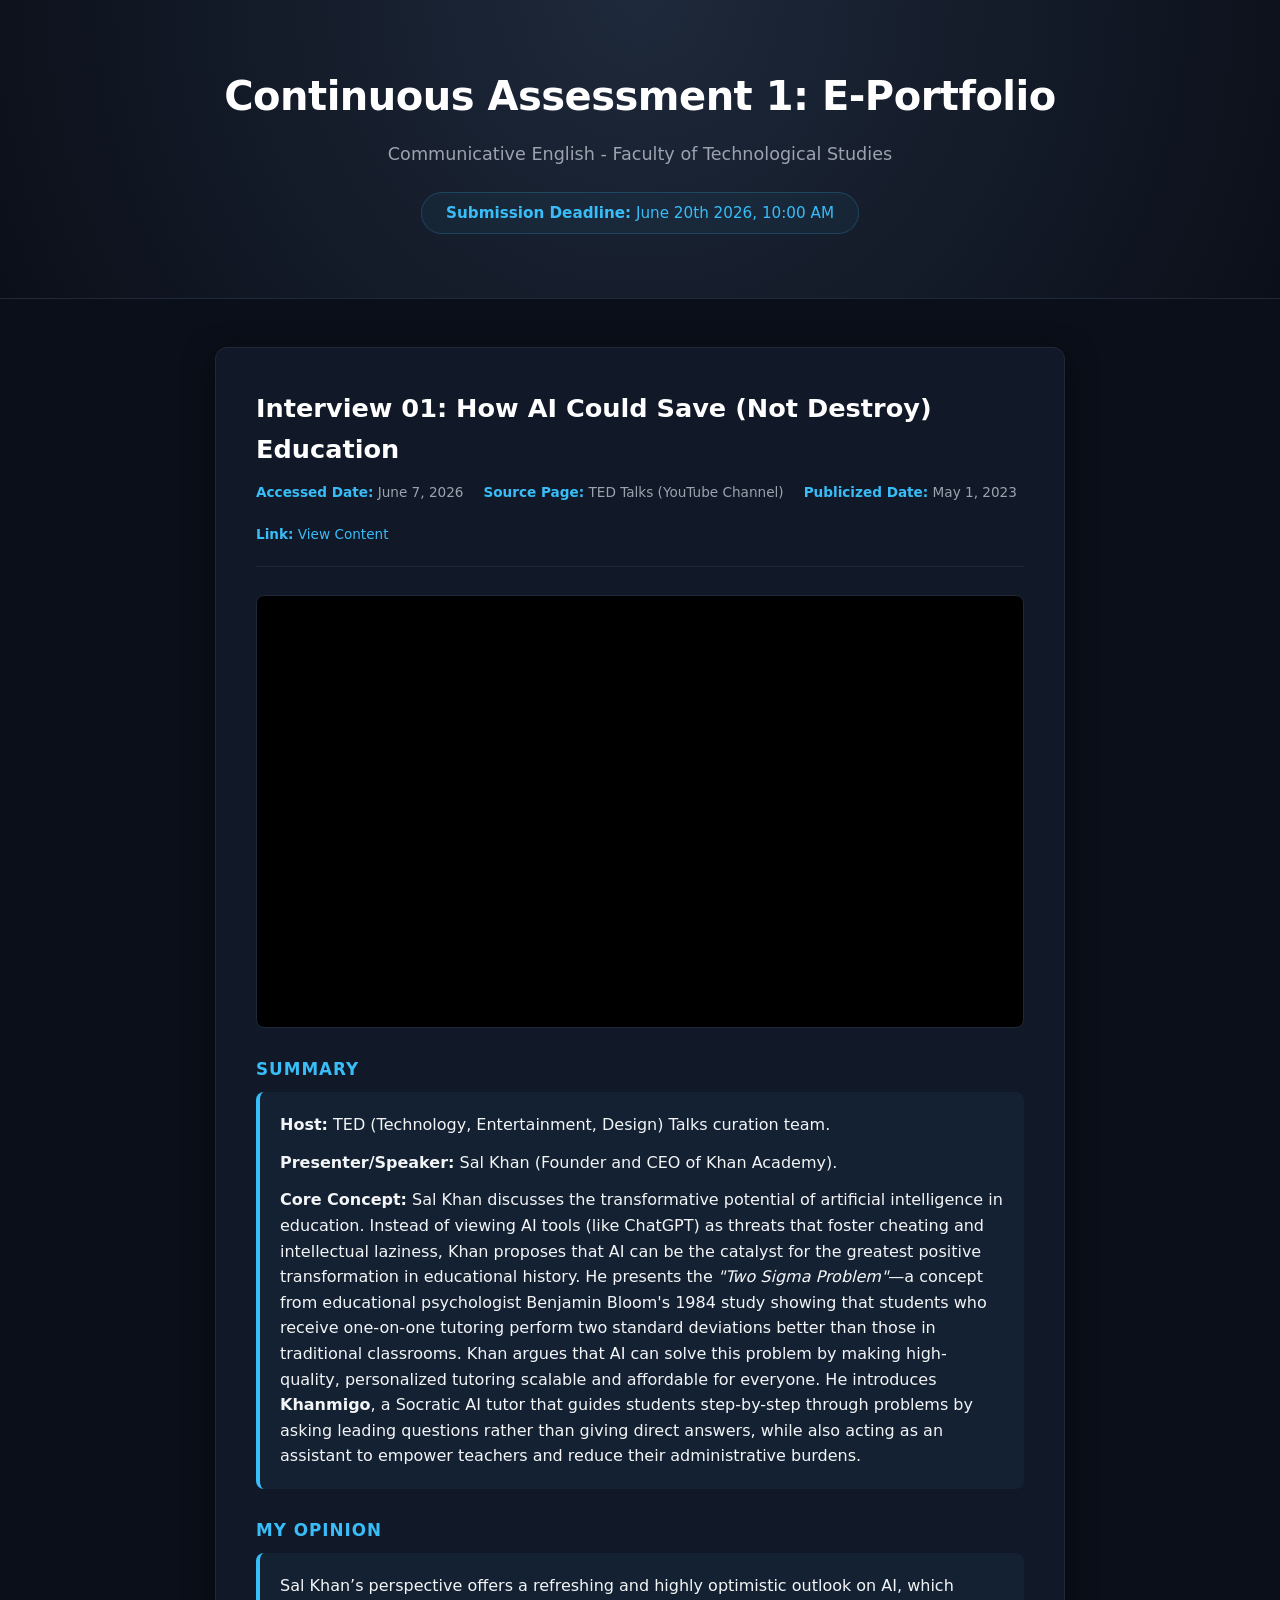
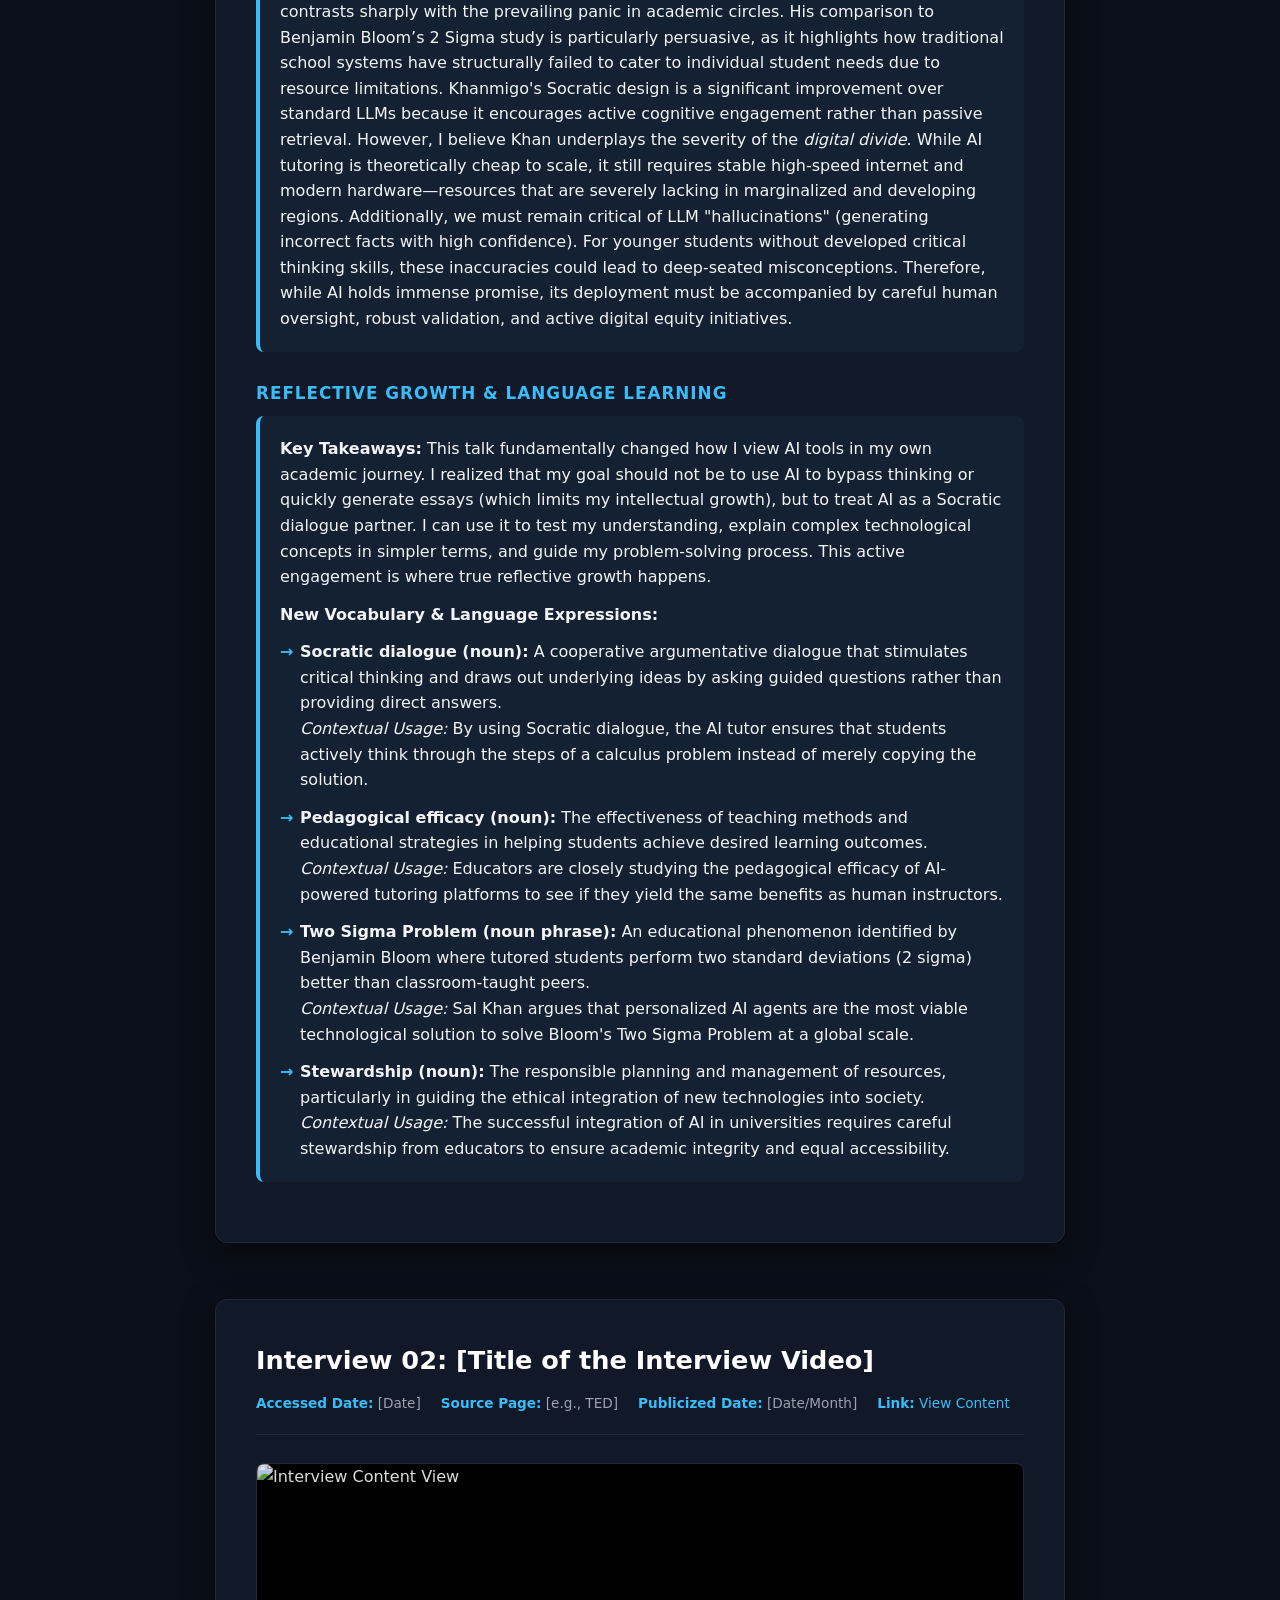
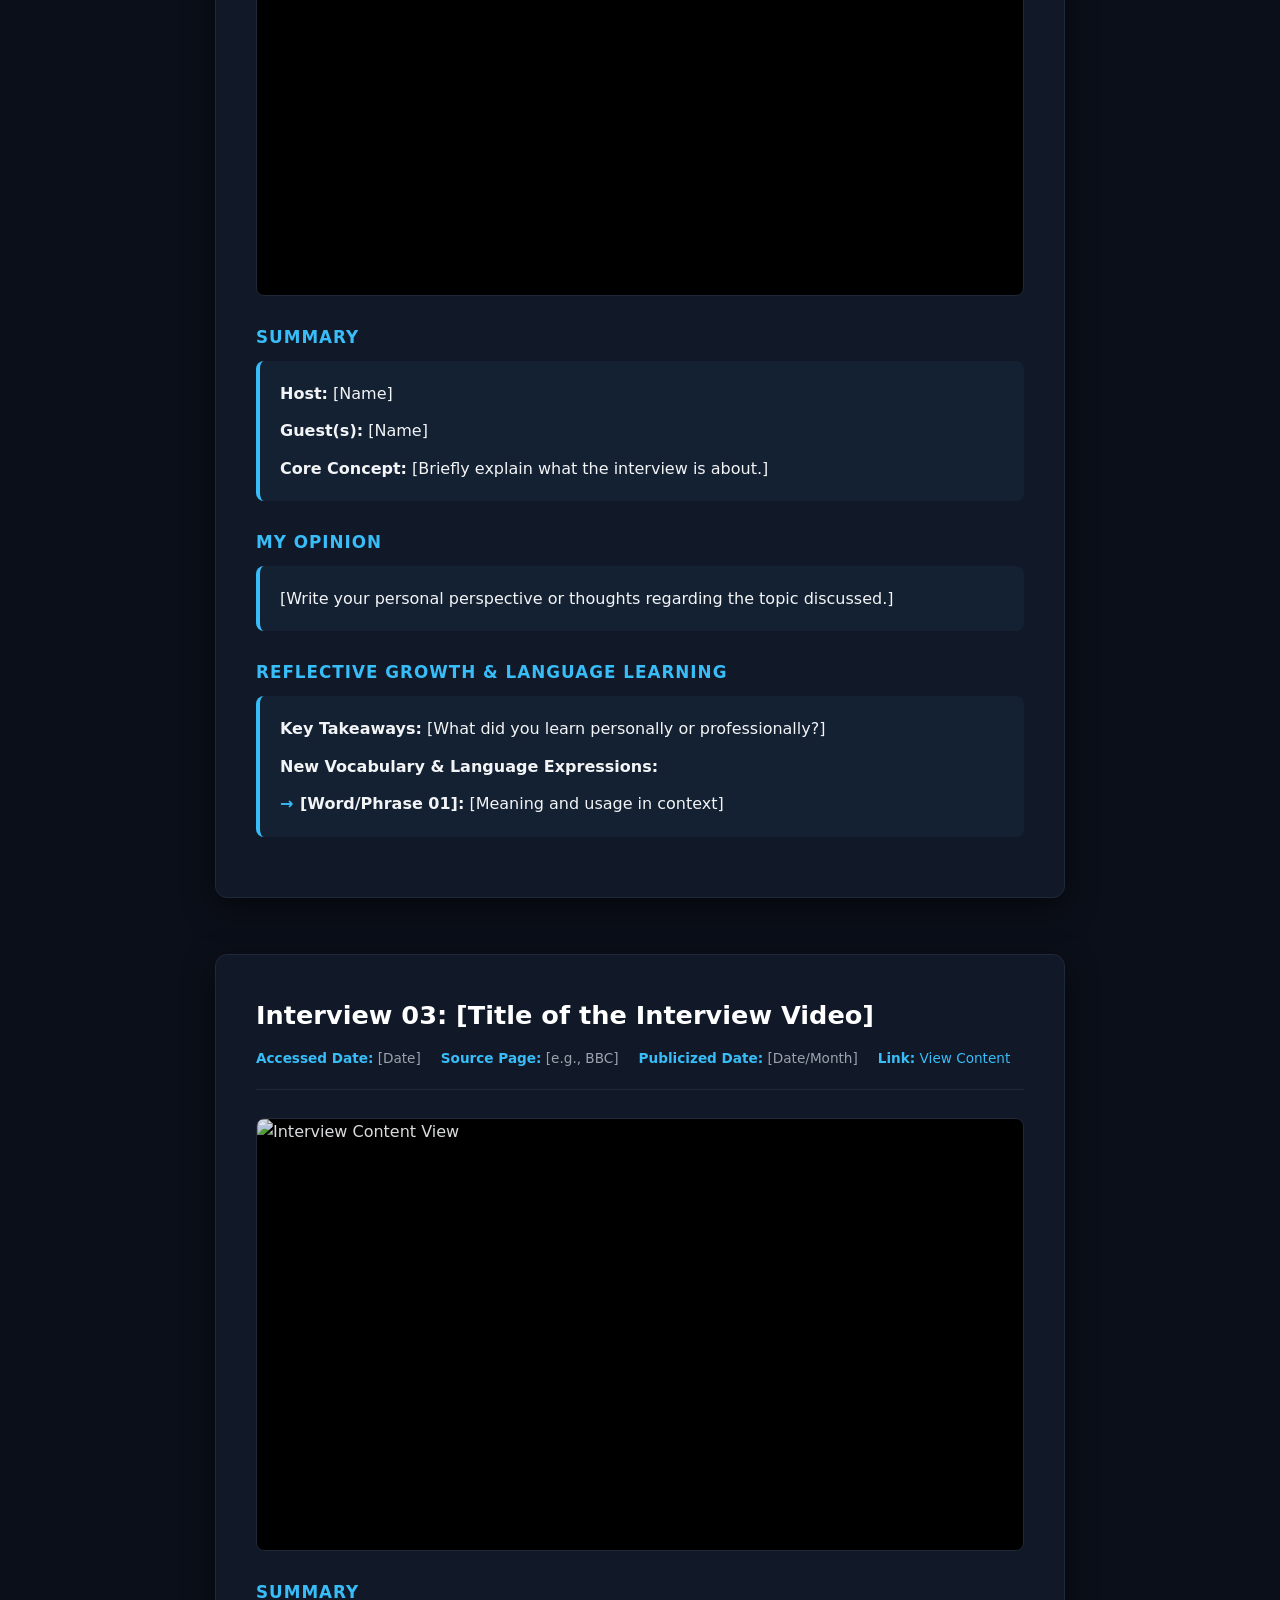
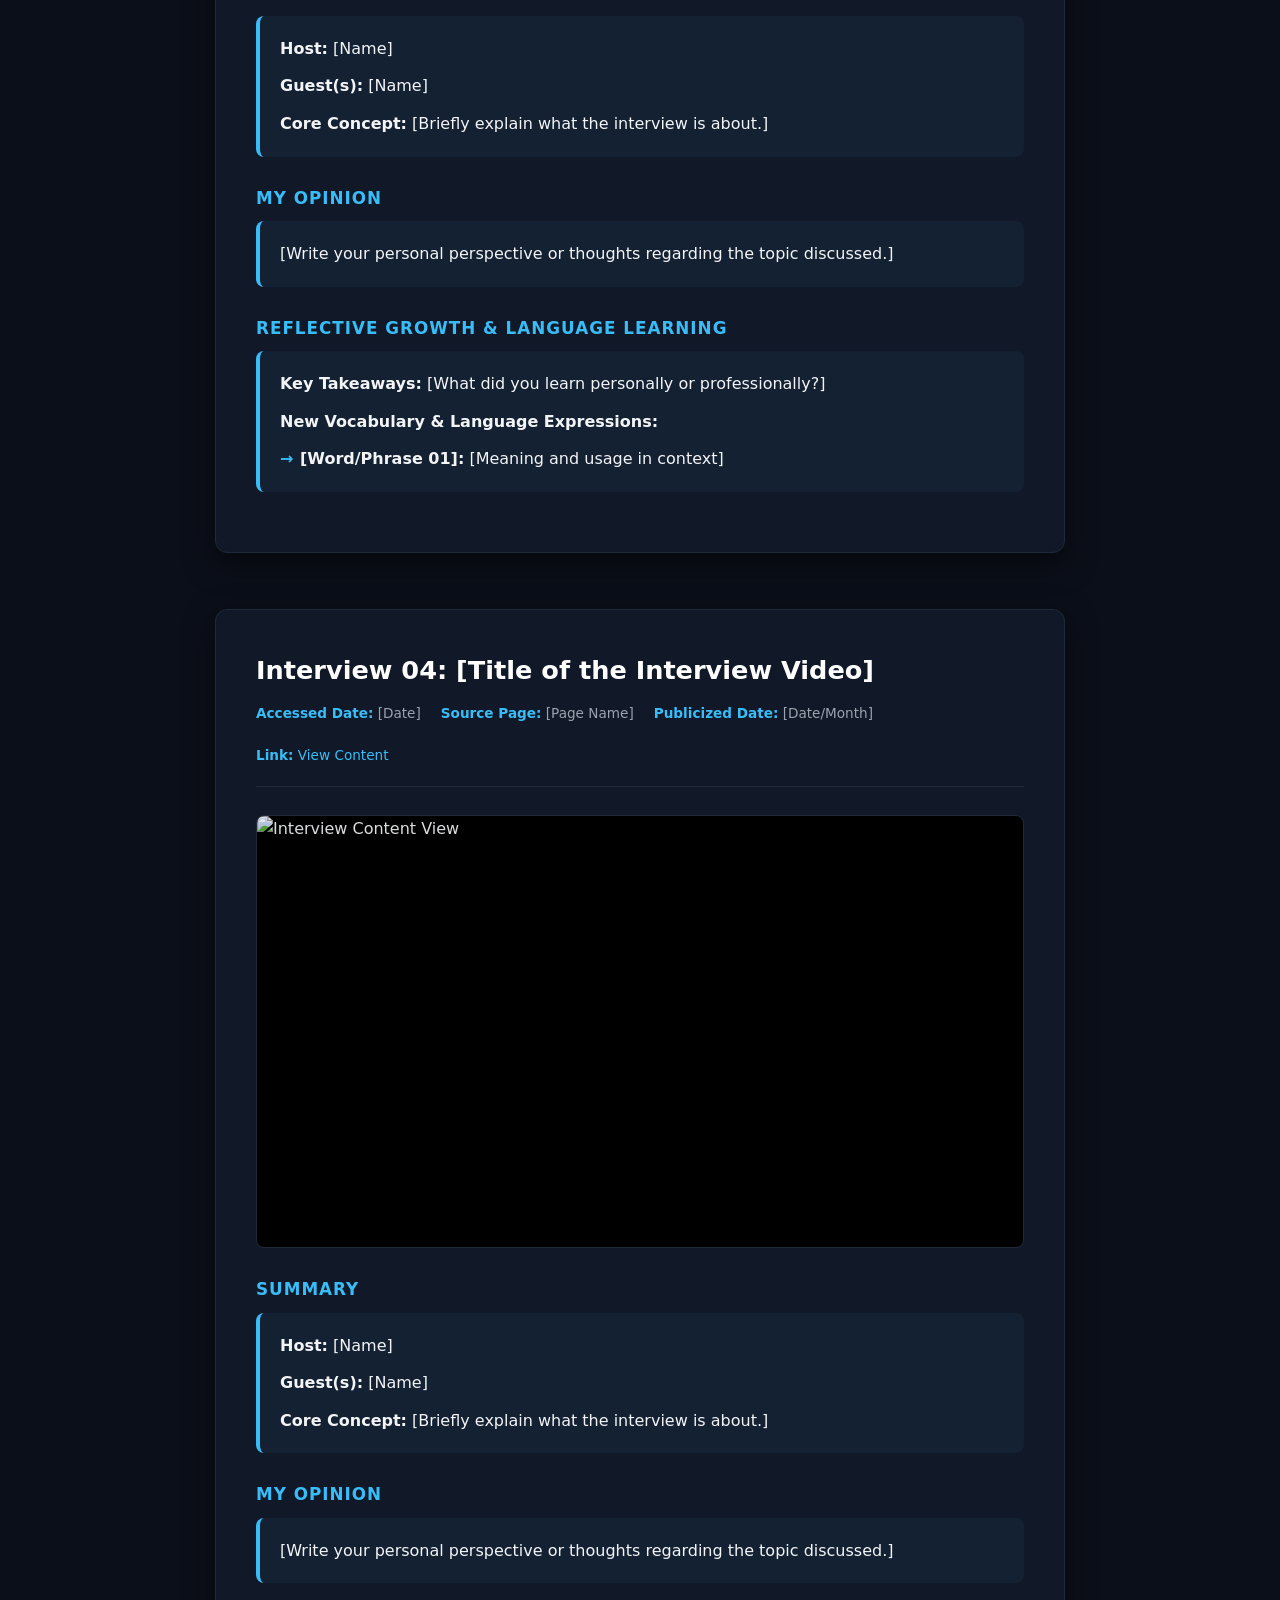
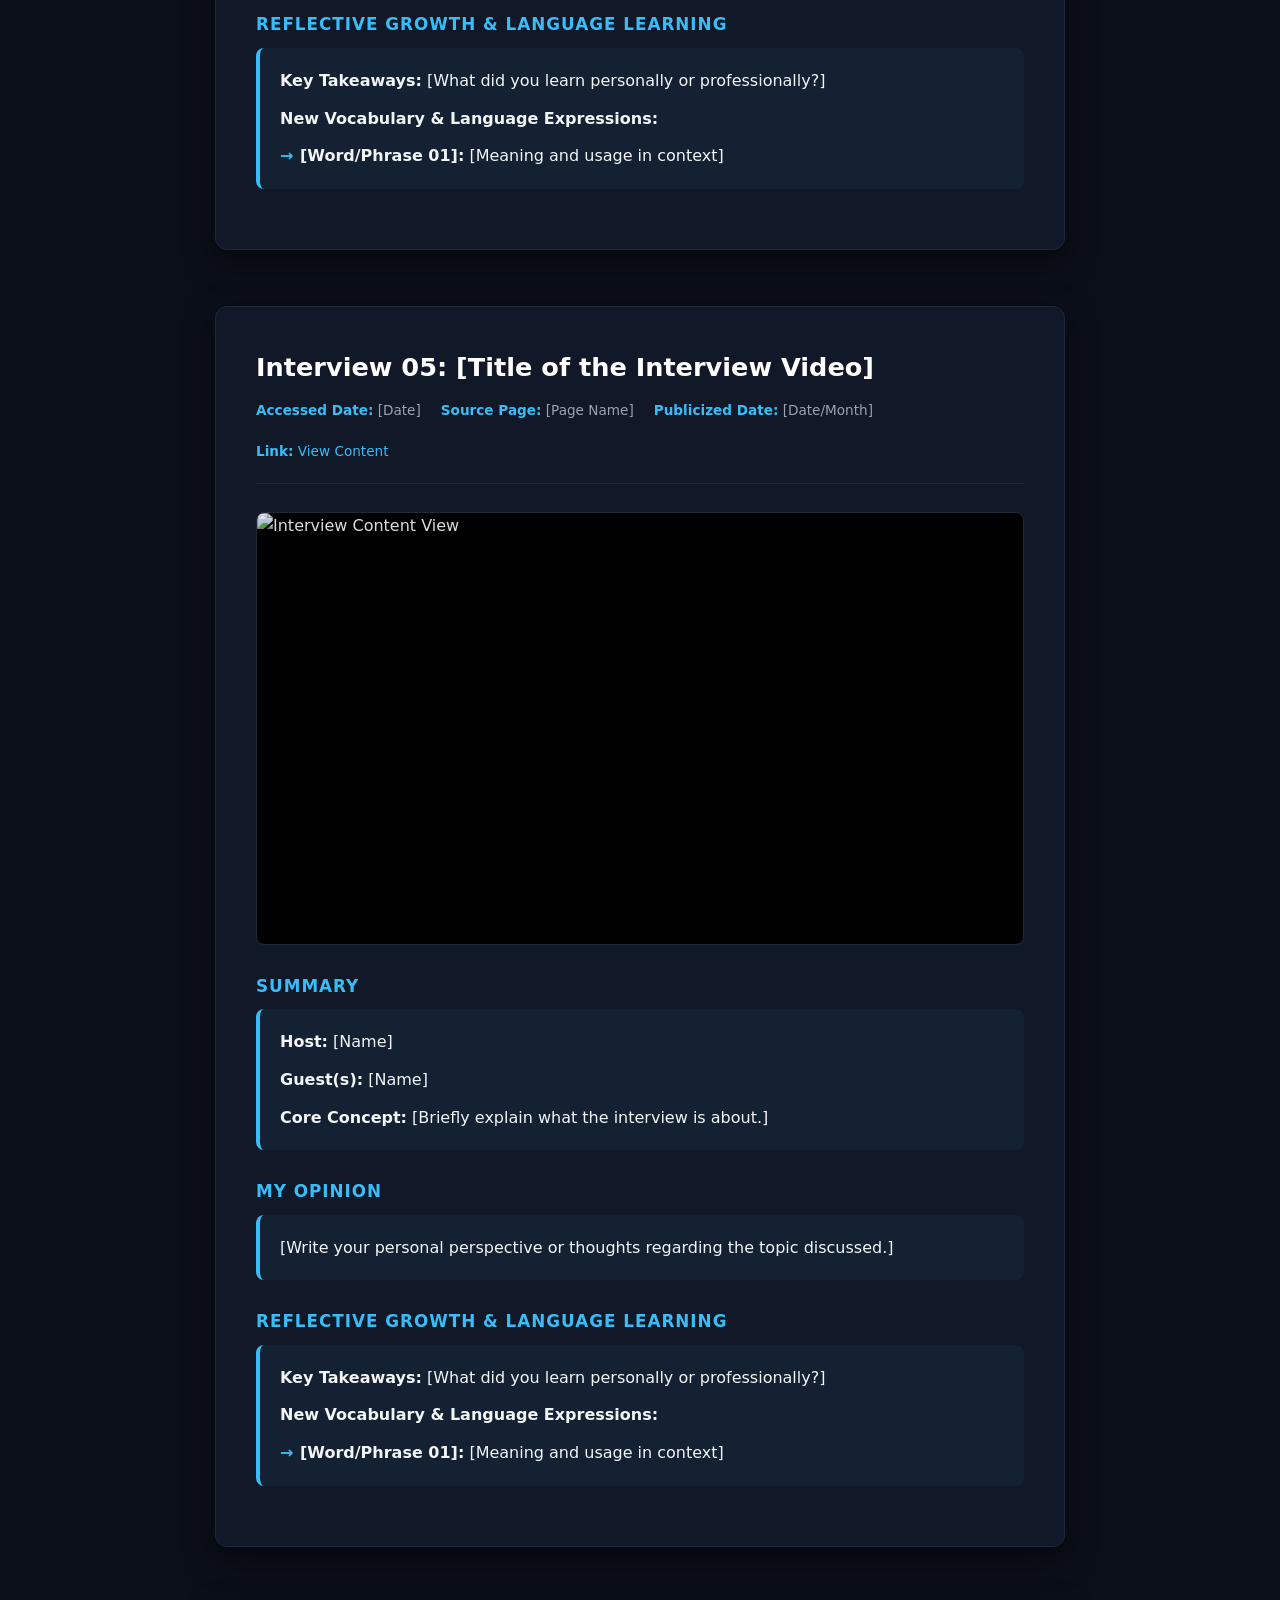
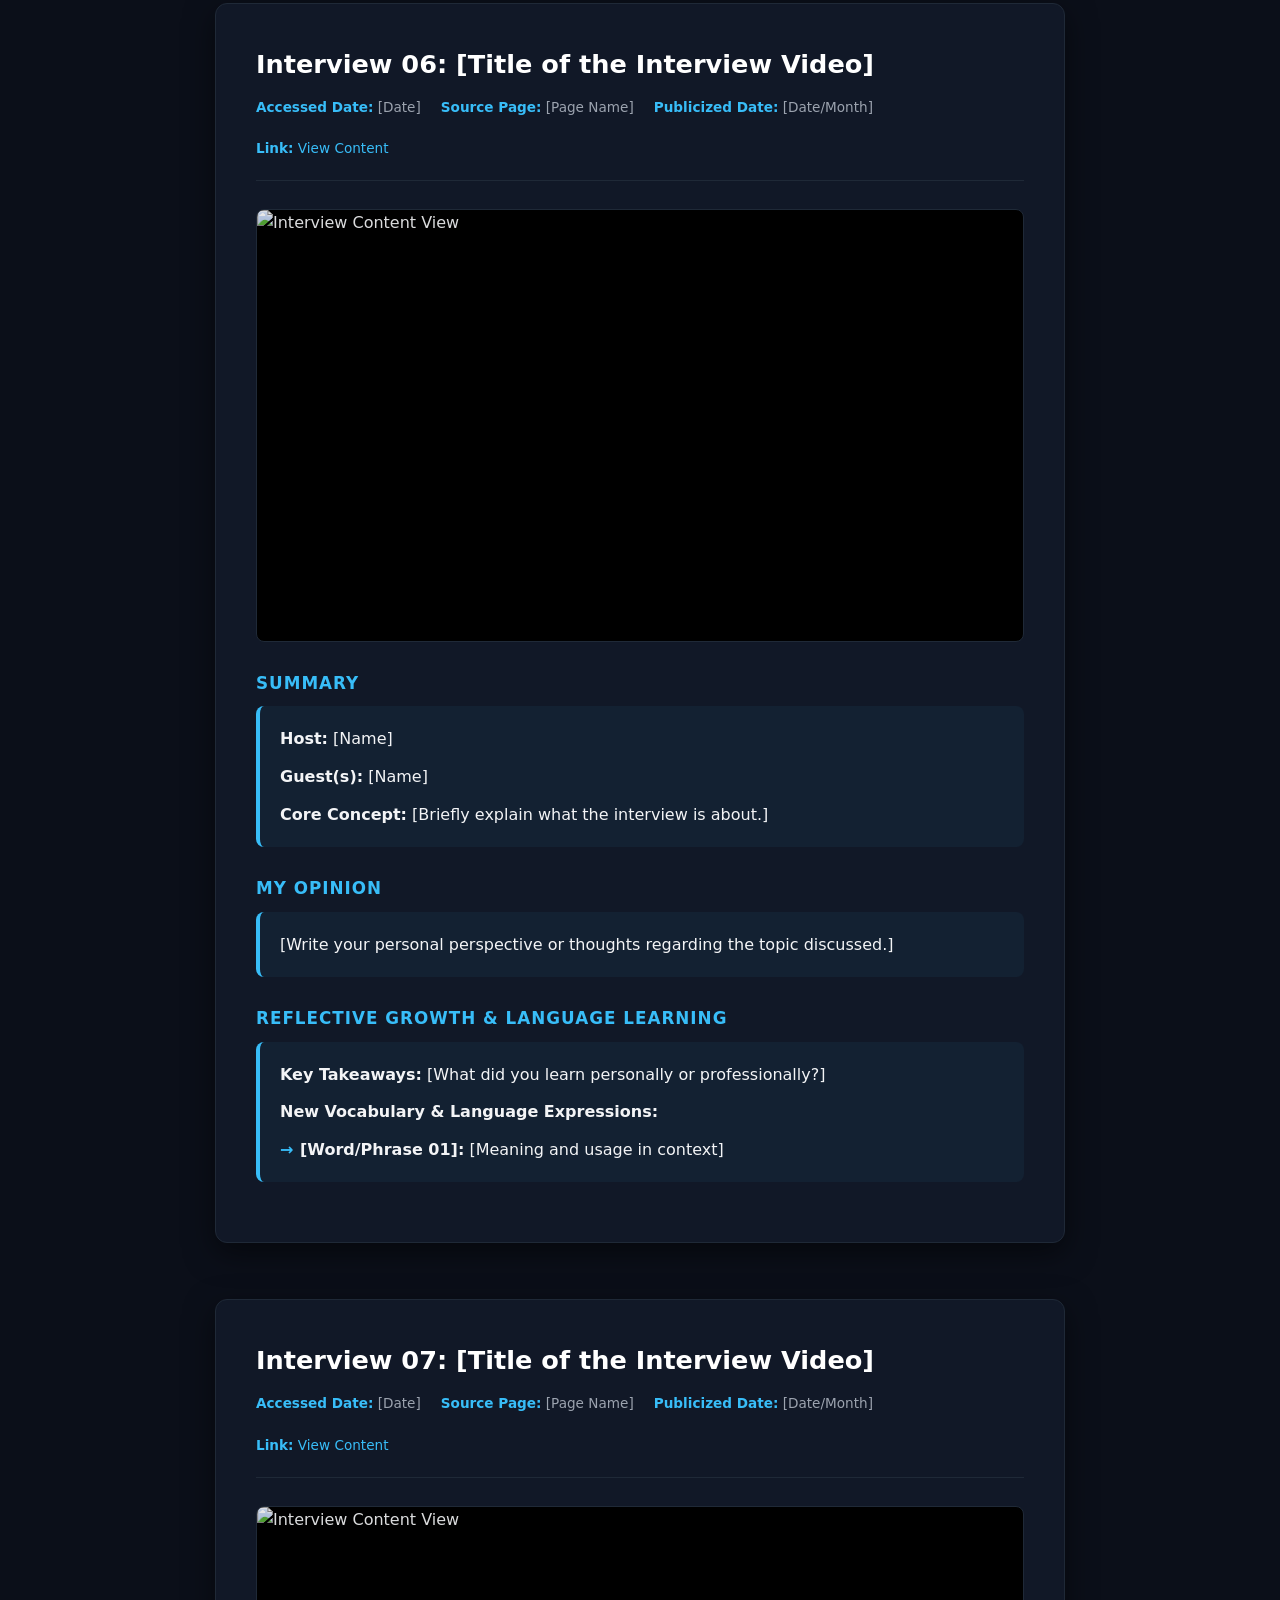
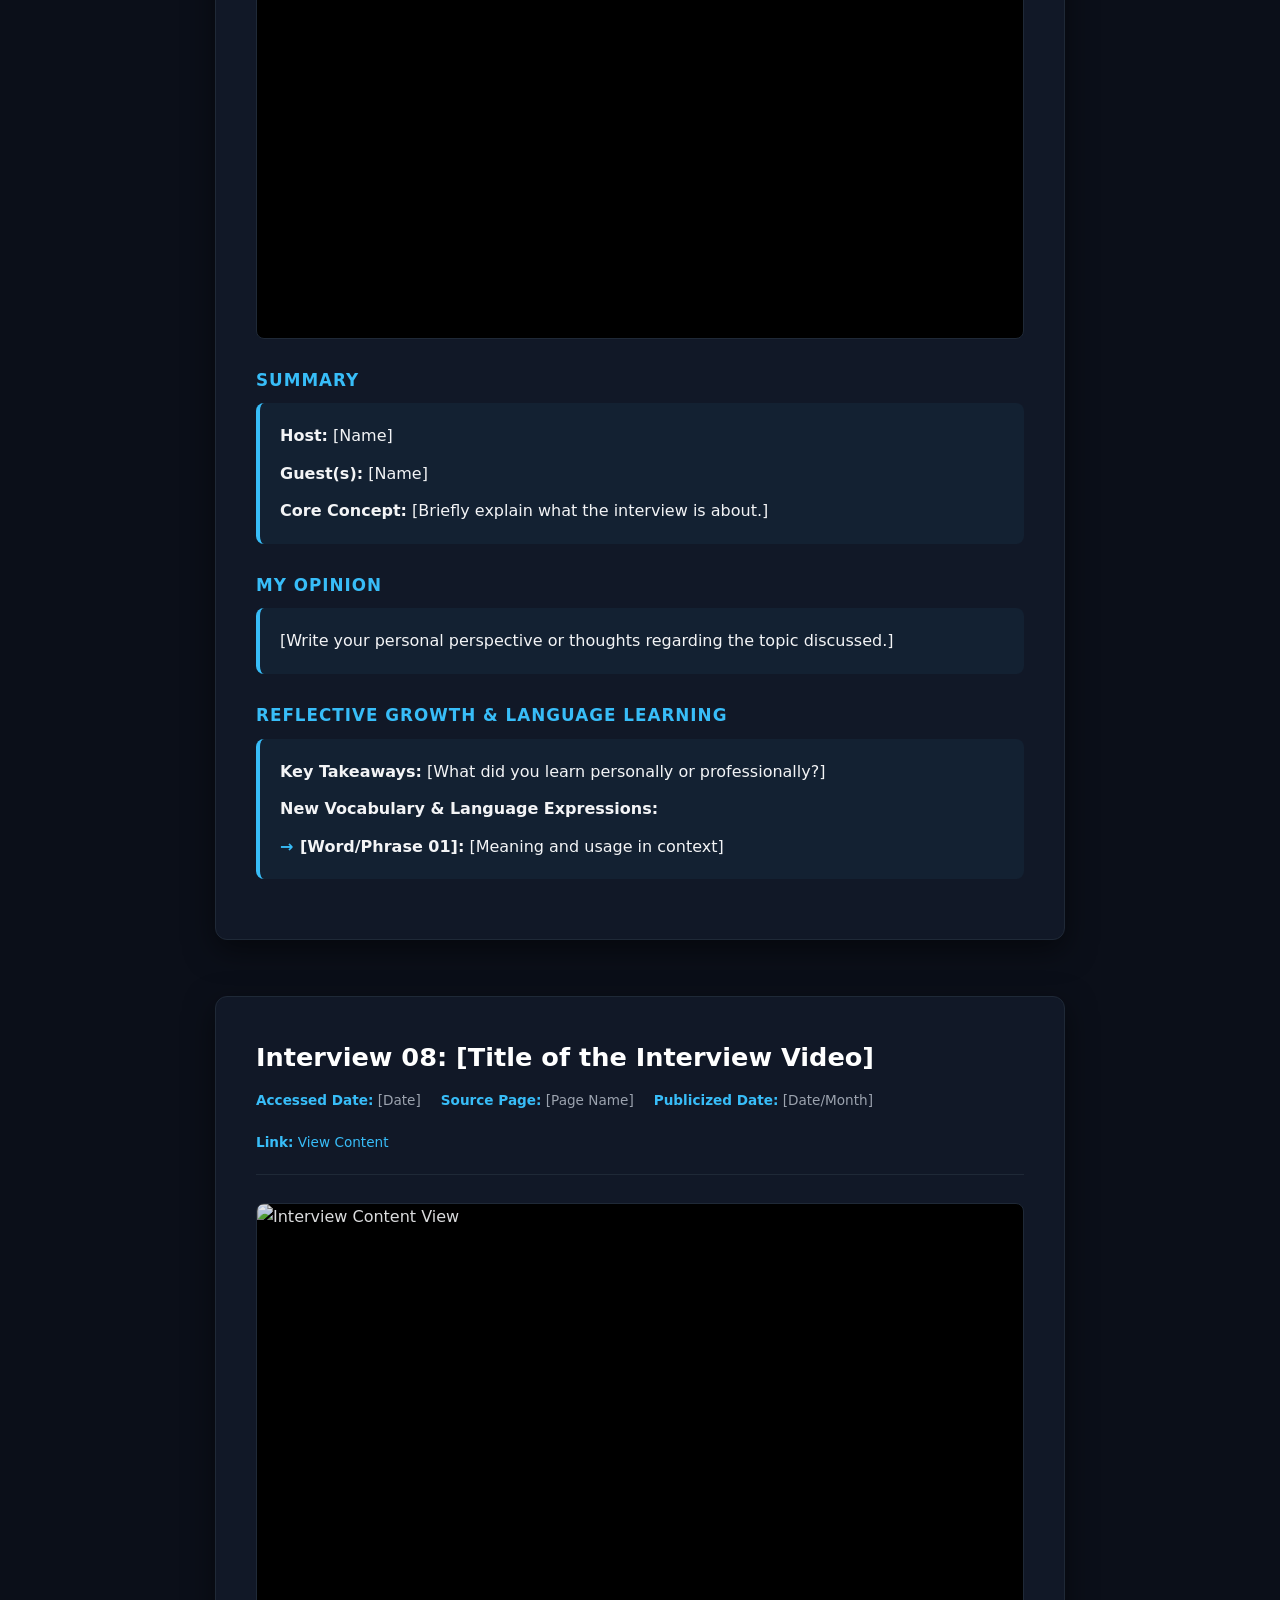
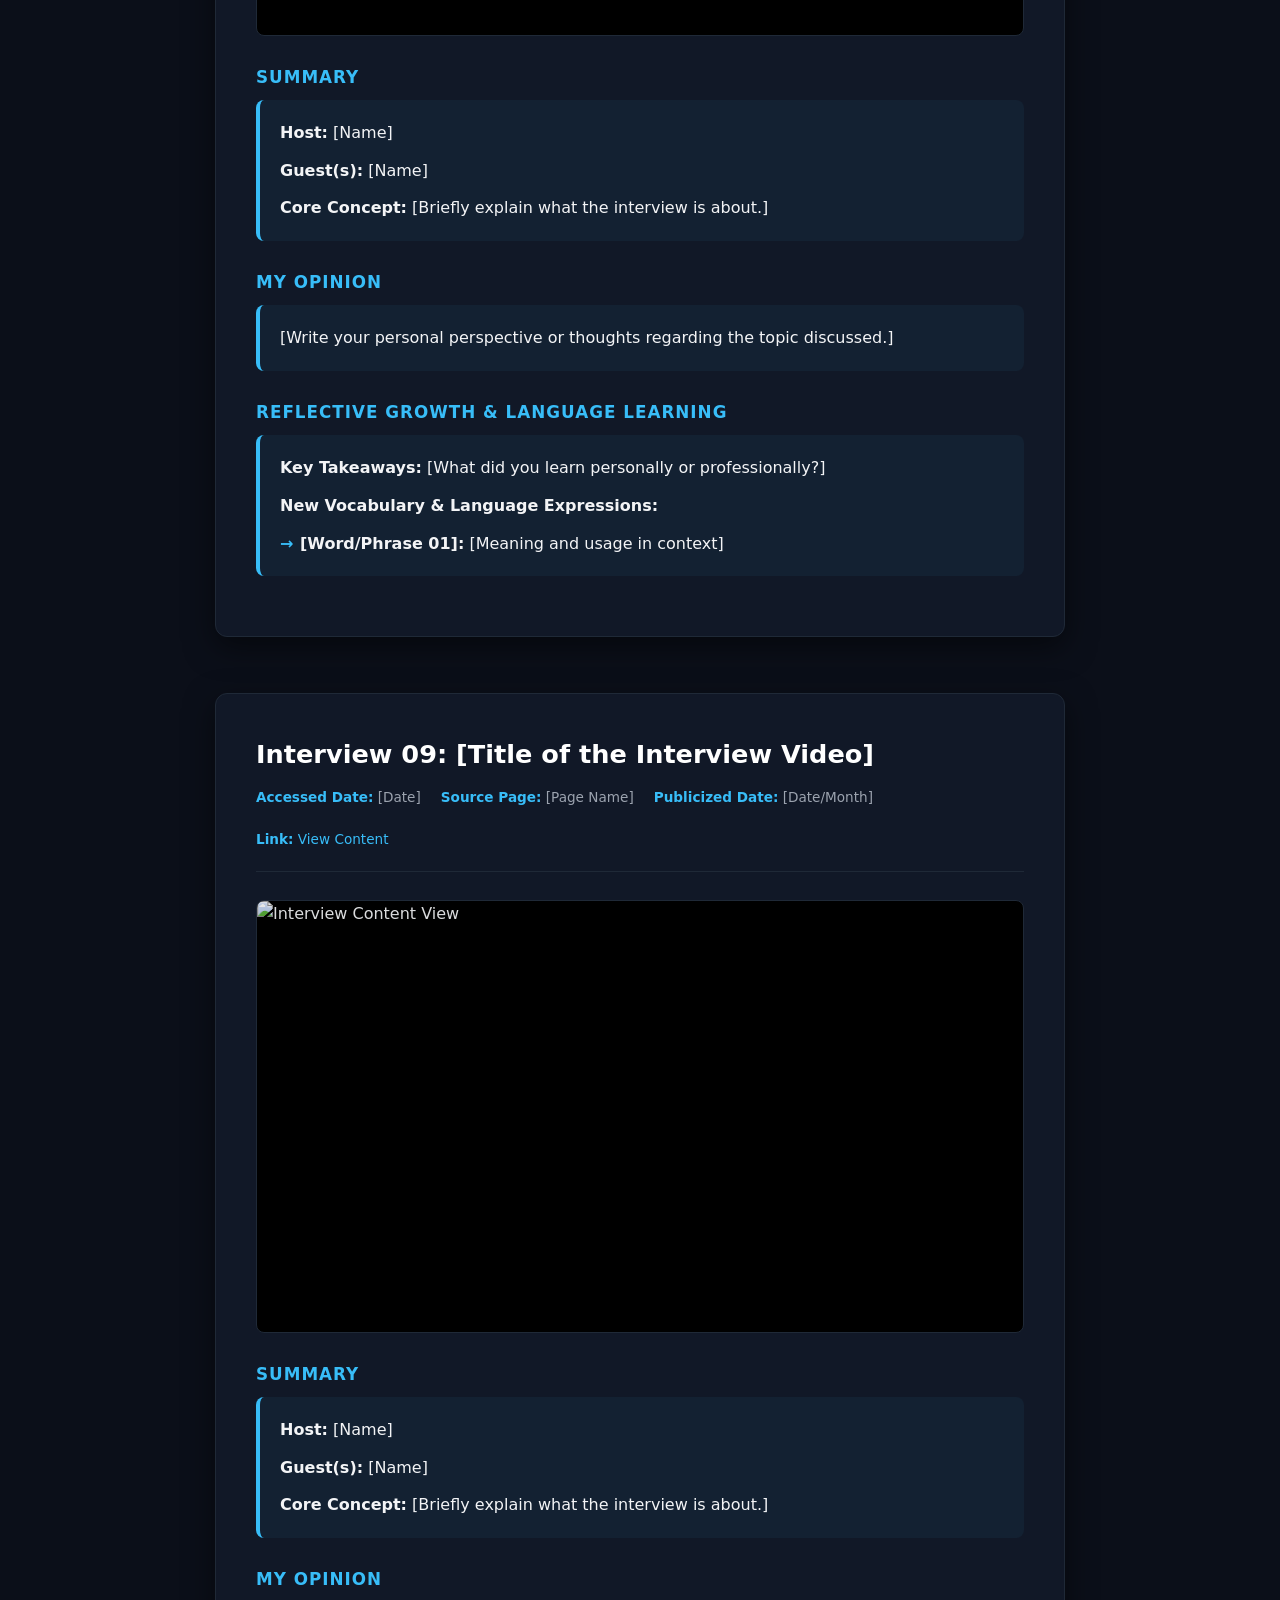
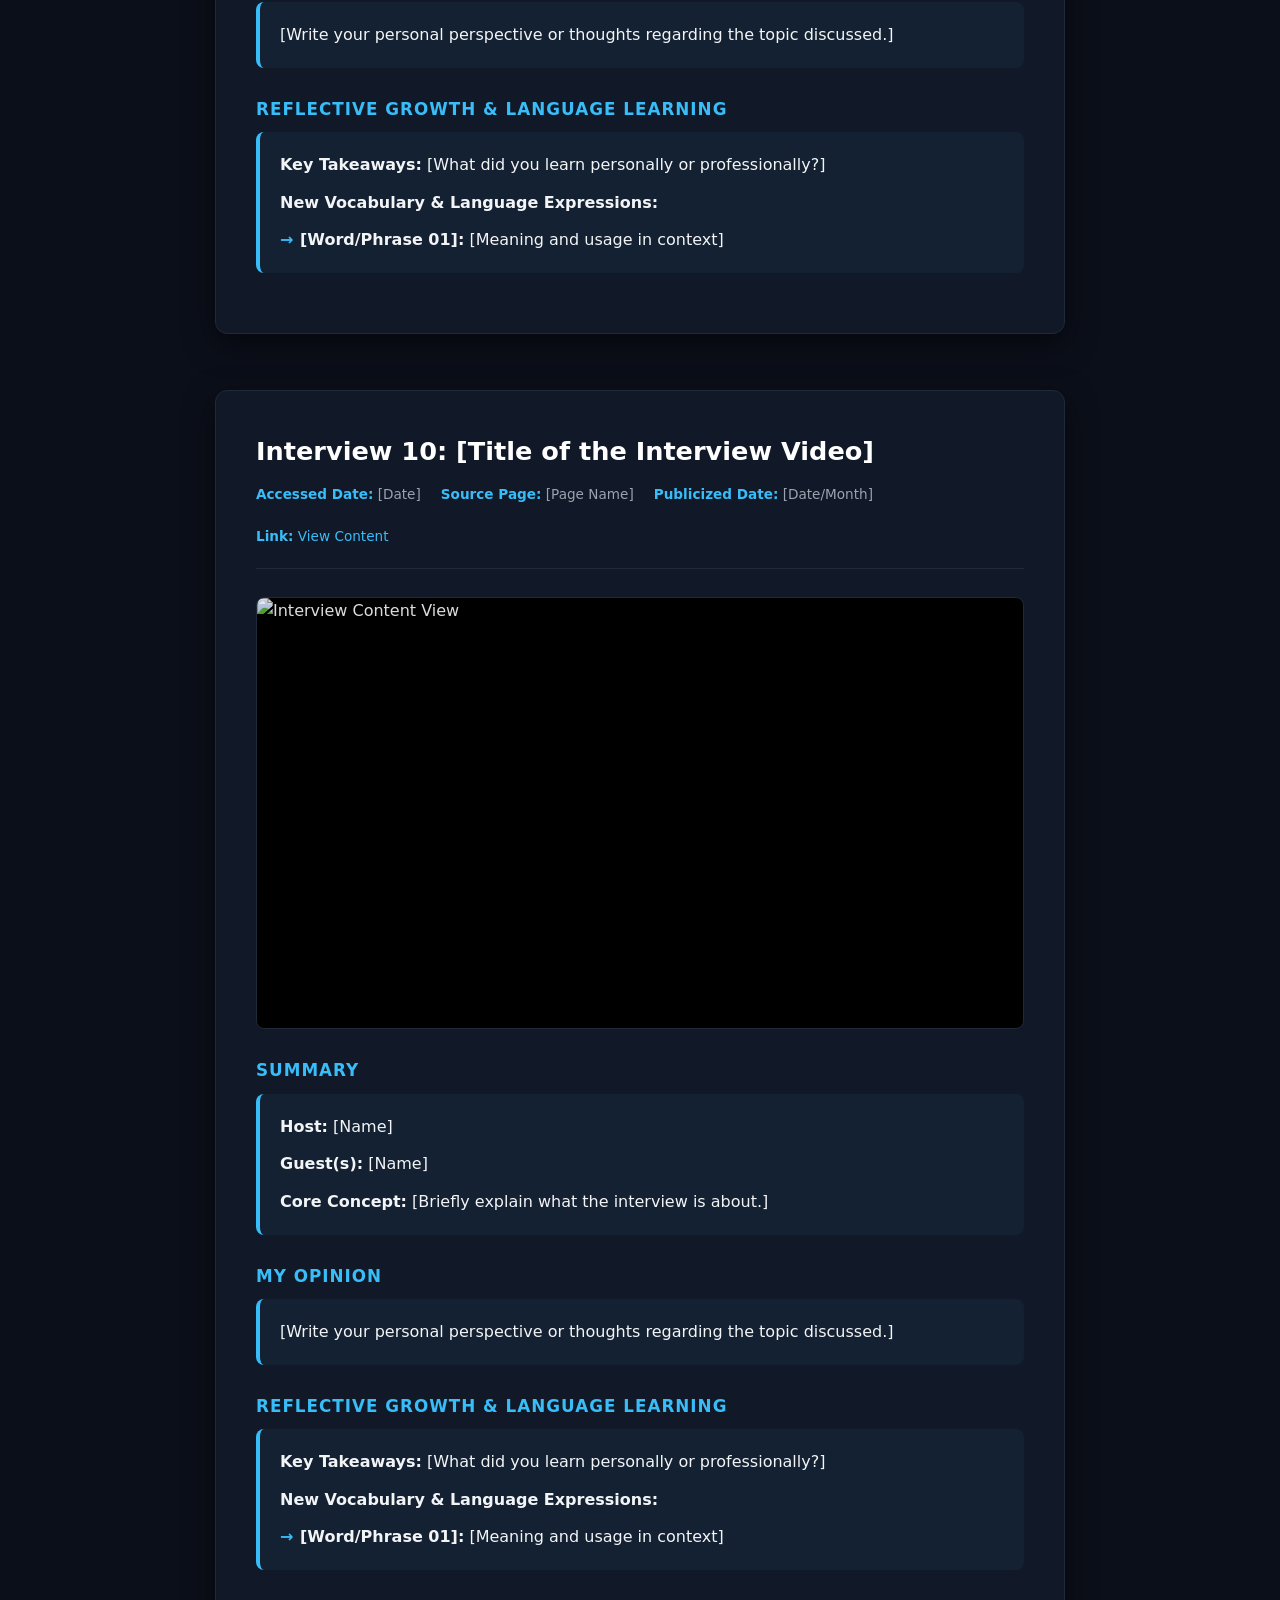
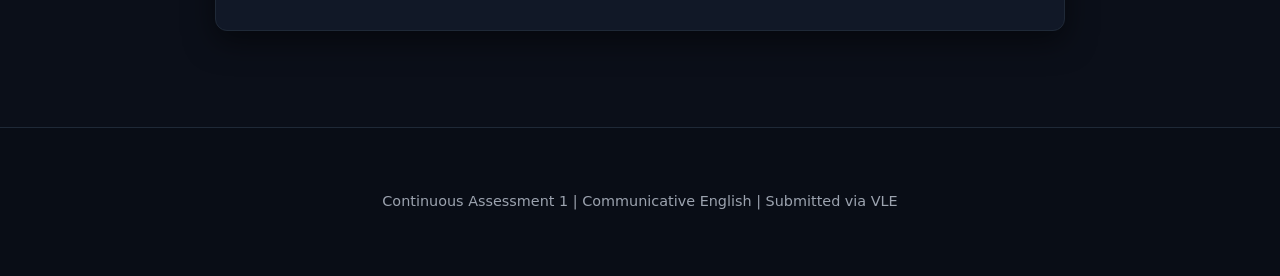
==== Portfolio.html @ 4ae438c9 "feat: initialize English Communicative e-portfolio template with responsive design and content layou" ====
<!DOCTYPE html>
<html lang="en">
<head>
    <meta charset="UTF-8">
    <meta name="viewport" content="width=device-width, initial-scale=1.0">
    <title>Communicative English - E-Portfolio</title>
    <style>
        :root {
            --bg-color: #0b0f19;
            --card-bg: #111827;
            --accent-color: #38bdf8;
            --text-color: #f3f4f6;
            --text-muted: #9ca3af;
            --border-color: #1f2937;
            --highlight-bg: rgba(56, 189, 248, 0.05);
        }

        body {
            font-family: 'Segoe UI', system-ui, -apple-system, sans-serif;
            background-color: var(--bg-color);
            color: var(--text-color);
            margin: 0;
            padding: 0;
            line-height: 1.6;
        }

        header {
            text-align: center;
            padding: 4rem 1rem;
            background: radial-gradient(circle at top, #1e293b, #0b0f19);
            border-bottom: 1px solid var(--border-color);
        }

        header h1 {
            margin: 0;
            color: #ffffff;
            font-size: 2.5rem;
            letter-spacing: -0.5px;
        }

        header p {
            color: var(--text-muted);
            margin: 0.75rem 0 0 0;
            font-size: 1.1rem;
        }

        .meta-info {
            margin-top: 1.5rem;
            font-size: 0.95rem;
            color: var(--accent-color);
            background: var(--highlight-bg);
            display: inline-block;
            padding: 0.5rem 1.5rem;
            border-radius: 9999px;
            border: 1px solid rgba(56, 189, 248, 0.2);
        }

        main {
            max-width: 850px;
            margin: 3rem auto;
            padding: 0 1.5rem;
        }

        .portfolio-item {
            background-color: var(--card-bg);
            border: 1px solid var(--border-color);
            border-radius: 12px;
            padding: 2.5rem;
            margin-bottom: 3.5rem;
            box-shadow: 0 10px 30px rgba(0, 0, 0, 0.5);
            transition: transform 0.2s ease;
        }

        .portfolio-item:hover {
            transform: translateY(-2px);
            border-color: rgba(56, 189, 248, 0.3);
        }

        .item-header {
            border-bottom: 1px solid var(--border-color);
            padding-bottom: 1.25rem;
            margin-bottom: 1.75rem;
        }

        .item-title {
            color: #ffffff;
            margin: 0 0 0.75rem 0;
            font-size: 1.6rem;
            font-weight: 600;
        }

        .item-meta {
            font-size: 0.85rem;
            color: var(--text-muted);
            display: flex;
            flex-wrap: wrap;
            gap: 20px;
        }

        .item-meta span strong {
            color: var(--accent-color);
        }

        .media-container {
            margin: 1.75rem 0;
            border-radius: 8px;
            overflow: hidden;
            border: 1px solid var(--border-color);
            background-color: #000;
        }

        .media-container img,
        .media-container iframe {
            width: 100%;
            display: block;
            height: auto;
            aspect-ratio: 16 / 9;
            opacity: 0.9;
            border: none;
        }

        .section-title {
            color: var(--accent-color);
            font-size: 1.05rem;
            margin: 1.75rem 0 0.6rem 0;
            text-transform: uppercase;
            letter-spacing: 1px;
            font-weight: 700;
        }

        .section-content {
            background-color: var(--highlight-bg);
            padding: 1.25rem;
            border-radius: 8px;
            border-left: 4px solid var(--accent-color);
            margin-bottom: 1.25rem;
        }

        .section-content p {
            margin: 0 0 0.75rem 0;
        }

        .section-content p:last-child {
            margin-bottom: 0;
        }

        .vocabulary-list {
            list-style-type: none;
            padding: 0;
            margin: 0.5rem 0 0 0;
        }

        .vocabulary-list li {
            margin-bottom: 0.75rem;
            padding-left: 1.25rem;
            position: relative;
        }

        .vocabulary-list li:last-child {
            margin-bottom: 0;
        }

        .vocabulary-list li::before {
            content: "→";
            color: var(--accent-color);
            position: absolute;
            left: 0;
            font-weight: bold;
        }

        footer {
            text-align: center;
            padding: 3rem 1rem;
            color: var(--text-muted);
            font-size: 0.9rem;
            border-top: 1px solid var(--border-color);
            margin-top: 6rem;
            background-color: #090d16;
        }
    </style>
</head>
<body>

    <header>
        <h1>Continuous Assessment 1: E-Portfolio</h1>
        <p>Communicative English - Faculty of Technological Studies</p>
        <div class="meta-info">
            <strong>Submission Deadline:</strong> June 20th 2026, 10:00 AM
        </div>
    </header>

    <main>
        
        <!-- ========================================== -->
        <!-- INTERVIEW CARD 01                          -->
        <!-- ========================================== -->
        <article class="portfolio-item">
            <div class="item-header">
                <h2 class="item-title">Interview 01: How AI Could Save (Not Destroy) Education</h2>
                <div class="item-meta">
                    <span><strong>Accessed Date:</strong> June 7, 2026</span>
                    <span><strong>Source Page:</strong> TED Talks (YouTube Channel)</span>
                    <span><strong>Publicized Date:</strong> May 1, 2023</span>
                    <span><strong>Link:</strong> <a href="https://www.youtube.com/watch?v=hJP5GqnTrNo" target="_blank" style="color: var(--accent-color); text-decoration: none;">View Content</a></span>
                </div>
            </div>
            <div class="media-container">
                <iframe src="https://www.youtube.com/embed/hJP5GqnTrNo" title="How AI Could Save (Not Destroy) Education | Sal Khan | TED" allow="accelerometer; autoplay; clipboard-write; encrypted-media; gyroscope; picture-in-picture; web-share" allowfullscreen></iframe>
            </div>
            <div class="section-title">Summary</div>
            <div class="section-content">
                <p><strong>Host:</strong> TED (Technology, Entertainment, Design) Talks curation team.</p>
                <p><strong>Presenter/Speaker:</strong> Sal Khan (Founder and CEO of Khan Academy).</p>
                <p><strong>Core Concept:</strong> Sal Khan discusses the transformative potential of artificial intelligence in education. Instead of viewing AI tools (like ChatGPT) as threats that foster cheating and intellectual laziness, Khan proposes that AI can be the catalyst for the greatest positive transformation in educational history. He presents the <em>"Two Sigma Problem"</em>—a concept from educational psychologist Benjamin Bloom's 1984 study showing that students who receive one-on-one tutoring perform two standard deviations better than those in traditional classrooms. Khan argues that AI can solve this problem by making high-quality, personalized tutoring scalable and affordable for everyone. He introduces <strong>Khanmigo</strong>, a Socratic AI tutor that guides students step-by-step through problems by asking leading questions rather than giving direct answers, while also acting as an assistant to empower teachers and reduce their administrative burdens.</p>
            </div>
            <div class="section-title">My Opinion</div>
            <div class="section-content">
                <p>Sal Khan’s perspective offers a refreshing and highly optimistic outlook on AI, which contrasts sharply with the prevailing panic in academic circles. His comparison to Benjamin Bloom’s 2 Sigma study is particularly persuasive, as it highlights how traditional school systems have structurally failed to cater to individual student needs due to resource limitations. Khanmigo's Socratic design is a significant improvement over standard LLMs because it encourages active cognitive engagement rather than passive retrieval. However, I believe Khan underplays the severity of the <em>digital divide</em>. While AI tutoring is theoretically cheap to scale, it still requires stable high-speed internet and modern hardware—resources that are severely lacking in marginalized and developing regions. Additionally, we must remain critical of LLM "hallucinations" (generating incorrect facts with high confidence). For younger students without developed critical thinking skills, these inaccuracies could lead to deep-seated misconceptions. Therefore, while AI holds immense promise, its deployment must be accompanied by careful human oversight, robust validation, and active digital equity initiatives.</p>
            </div>
            <div class="section-title">Reflective Growth & Language Learning</div>
            <div class="section-content">
                <p><strong>Key Takeaways:</strong> This talk fundamentally changed how I view AI tools in my own academic journey. I realized that my goal should not be to use AI to bypass thinking or quickly generate essays (which limits my intellectual growth), but to treat AI as a Socratic dialogue partner. I can use it to test my understanding, explain complex technological concepts in simpler terms, and guide my problem-solving process. This active engagement is where true reflective growth happens.</p>
                <p><strong>New Vocabulary & Language Expressions:</strong></p>
                <ul class="vocabulary-list">
                    <li><strong>Socratic dialogue (noun):</strong> A cooperative argumentative dialogue that stimulates critical thinking and draws out underlying ideas by asking guided questions rather than providing direct answers. <br><em>Contextual Usage:</em> By using Socratic dialogue, the AI tutor ensures that students actively think through the steps of a calculus problem instead of merely copying the solution.</li>
                    <li><strong>Pedagogical efficacy (noun):</strong> The effectiveness of teaching methods and educational strategies in helping students achieve desired learning outcomes. <br><em>Contextual Usage:</em> Educators are closely studying the pedagogical efficacy of AI-powered tutoring platforms to see if they yield the same benefits as human instructors.</li>
                    <li><strong>Two Sigma Problem (noun phrase):</strong> An educational phenomenon identified by Benjamin Bloom where tutored students perform two standard deviations (2 sigma) better than classroom-taught peers. <br><em>Contextual Usage:</em> Sal Khan argues that personalized AI agents are the most viable technological solution to solve Bloom's Two Sigma Problem at a global scale.</li>
                    <li><strong>Stewardship (noun):</strong> The responsible planning and management of resources, particularly in guiding the ethical integration of new technologies into society. <br><em>Contextual Usage:</em> The successful integration of AI in universities requires careful stewardship from educators to ensure academic integrity and equal accessibility.</li>
                </ul>
            </div>
        </article>

        <!-- ========================================== -->
        <!-- INTERVIEW CARD 02                          -->
        <!-- ========================================== -->
        <article class="portfolio-item">
            <div class="item-header">
                <h2 class="item-title">Interview 02: [Title of the Interview Video]</h2>
                <div class="item-meta">
                    <span><strong>Accessed Date:</strong> [Date]</span>
                    <span><strong>Source Page:</strong> [e.g., TED]</span>
                    <span><strong>Publicized Date:</strong> [Date/Month]</span>
                    <span><strong>Link:</strong> <a href="#" style="color: var(--accent-color); text-decoration: none;">View Content</a></span>
                </div>
            </div>
            <div class="media-container">
                <img src="https://via.placeholder.com/800x450/111827/9ca3af?text=Insert+Video+Screenshot+or+Embed+Here" alt="Interview Content View">
            </div>
            <div class="section-title">Summary</div>
            <div class="section-content">
                <p><strong>Host:</strong> [Name]</p>
                <p><strong>Guest(s):</strong> [Name]</p>
                <p><strong>Core Concept:</strong> [Briefly explain what the interview is about.]</p>
            </div>
            <div class="section-title">My Opinion</div>
            <div class="section-content">
                <p>[Write your personal perspective or thoughts regarding the topic discussed.]</p>
            </div>
            <div class="section-title">Reflective Growth & Language Learning</div>
            <div class="section-content">
                <p><strong>Key Takeaways:</strong> [What did you learn personally or professionally?]</p>
                <p><strong>New Vocabulary & Language Expressions:</strong></p>
                <ul class="vocabulary-list">
                    <li><strong>[Word/Phrase 01]:</strong> [Meaning and usage in context]</li>
                </ul>
            </div>
        </article>

        <!-- ========================================== -->
        <!-- INTERVIEW CARD 03                          -->
        <!-- ========================================== -->
        <article class="portfolio-item">
            <div class="item-header">
                <h2 class="item-title">Interview 03: [Title of the Interview Video]</h2>
                <div class="item-meta">
                    <span><strong>Accessed Date:</strong> [Date]</span>
                    <span><strong>Source Page:</strong> [e.g., BBC]</span>
                    <span><strong>Publicized Date:</strong> [Date/Month]</span>
                    <span><strong>Link:</strong> <a href="#" style="color: var(--accent-color); text-decoration: none;">View Content</a></span>
                </div>
            </div>
            <div class="media-container">
                <img src="https://via.placeholder.com/800x450/111827/9ca3af?text=Insert+Video+Screenshot+or+Embed+Here" alt="Interview Content View">
            </div>
            <div class="section-title">Summary</div>
            <div class="section-content">
                <p><strong>Host:</strong> [Name]</p>
                <p><strong>Guest(s):</strong> [Name]</p>
                <p><strong>Core Concept:</strong> [Briefly explain what the interview is about.]</p>
            </div>
            <div class="section-title">My Opinion</div>
            <div class="section-content">
                <p>[Write your personal perspective or thoughts regarding the topic discussed.]</p>
            </div>
            <div class="section-title">Reflective Growth & Language Learning</div>
            <div class="section-content">
                <p><strong>Key Takeaways:</strong> [What did you learn personally or professionally?]</p>
                <p><strong>New Vocabulary & Language Expressions:</strong></p>
                <ul class="vocabulary-list">
                    <li><strong>[Word/Phrase 01]:</strong> [Meaning and usage in context]</li>
                </ul>
            </div>
        </article>

        <!-- ========================================== -->
        <!-- INTERVIEW CARD 04                          -->
        <!-- ========================================== -->
        <article class="portfolio-item">
            <div class="item-header">
                <h2 class="item-title">Interview 04: [Title of the Interview Video]</h2>
                <div class="item-meta">
                    <span><strong>Accessed Date:</strong> [Date]</span>
                    <span><strong>Source Page:</strong> [Page Name]</span>
                    <span><strong>Publicized Date:</strong> [Date/Month]</span>
                    <span><strong>Link:</strong> <a href="#" style="color: var(--accent-color); text-decoration: none;">View Content</a></span>
                </div>
            </div>
            <div class="media-container">
                <img src="https://via.placeholder.com/800x450/111827/9ca3af?text=Insert+Video+Screenshot+or+Embed+Here" alt="Interview Content View">
            </div>
            <div class="section-title">Summary</div>
            <div class="section-content">
                <p><strong>Host:</strong> [Name]</p>
                <p><strong>Guest(s):</strong> [Name]</p>
                <p><strong>Core Concept:</strong> [Briefly explain what the interview is about.]</p>
            </div>
            <div class="section-title">My Opinion</div>
            <div class="section-content">
                <p>[Write your personal perspective or thoughts regarding the topic discussed.]</p>
            </div>
            <div class="section-title">Reflective Growth & Language Learning</div>
            <div class="section-content">
                <p><strong>Key Takeaways:</strong> [What did you learn personally or professionally?]</p>
                <p><strong>New Vocabulary & Language Expressions:</strong></p>
                <ul class="vocabulary-list">
                    <li><strong>[Word/Phrase 01]:</strong> [Meaning and usage in context]</li>
                </ul>
            </div>
        </article>

        <!-- ========================================== -->
        <!-- INTERVIEW CARD 05                          -->
        <!-- ========================================== -->
        <article class="portfolio-item">
            <div class="item-header">
                <h2 class="item-title">Interview 05: [Title of the Interview Video]</h2>
                <div class="item-meta">
                    <span><strong>Accessed Date:</strong> [Date]</span>
                    <span><strong>Source Page:</strong> [Page Name]</span>
                    <span><strong>Publicized Date:</strong> [Date/Month]</span>
                    <span><strong>Link:</strong> <a href="#" style="color: var(--accent-color); text-decoration: none;">View Content</a></span>
                </div>
            </div>
            <div class="media-container">
                <img src="https://via.placeholder.com/800x450/111827/9ca3af?text=Insert+Video+Screenshot+or+Embed+Here" alt="Interview Content View">
            </div>
            <div class="section-title">Summary</div>
            <div class="section-content">
                <p><strong>Host:</strong> [Name]</p>
                <p><strong>Guest(s):</strong> [Name]</p>
                <p><strong>Core Concept:</strong> [Briefly explain what the interview is about.]</p>
            </div>
            <div class="section-title">My Opinion</div>
            <div class="section-content">
                <p>[Write your personal perspective or thoughts regarding the topic discussed.]</p>
            </div>
            <div class="section-title">Reflective Growth & Language Learning</div>
            <div class="section-content">
                <p><strong>Key Takeaways:</strong> [What did you learn personally or professionally?]</p>
                <p><strong>New Vocabulary & Language Expressions:</strong></p>
                <ul class="vocabulary-list">
                    <li><strong>[Word/Phrase 01]:</strong> [Meaning and usage in context]</li>
                </ul>
            </div>
        </article>

        <!-- ========================================== -->
        <!-- INTERVIEW CARD 06                          -->
        <!-- ========================================== -->
        <article class="portfolio-item">
            <div class="item-header">
                <h2 class="item-title">Interview 06: [Title of the Interview Video]</h2>
                <div class="item-meta">
                    <span><strong>Accessed Date:</strong> [Date]</span>
                    <span><strong>Source Page:</strong> [Page Name]</span>
                    <span><strong>Publicized Date:</strong> [Date/Month]</span>
                    <span><strong>Link:</strong> <a href="#" style="color: var(--accent-color); text-decoration: none;">View Content</a></span>
                </div>
            </div>
            <div class="media-container">
                <img src="https://via.placeholder.com/800x450/111827/9ca3af?text=Insert+Video+Screenshot+or+Embed+Here" alt="Interview Content View">
            </div>
            <div class="section-title">Summary</div>
            <div class="section-content">
                <p><strong>Host:</strong> [Name]</p>
                <p><strong>Guest(s):</strong> [Name]</p>
                <p><strong>Core Concept:</strong> [Briefly explain what the interview is about.]</p>
            </div>
            <div class="section-title">My Opinion</div>
            <div class="section-content">
                <p>[Write your personal perspective or thoughts regarding the topic discussed.]</p>
            </div>
            <div class="section-title">Reflective Growth & Language Learning</div>
            <div class="section-content">
                <p><strong>Key Takeaways:</strong> [What did you learn personally or professionally?]</p>
                <p><strong>New Vocabulary & Language Expressions:</strong></p>
                <ul class="vocabulary-list">
                    <li><strong>[Word/Phrase 01]:</strong> [Meaning and usage in context]</li>
                </ul>
            </div>
        </article>

        <!-- ========================================== -->
        <!-- INTERVIEW CARD 07                          -->
        <!-- ========================================== -->
        <article class="portfolio-item">
            <div class="item-header">
                <h2 class="item-title">Interview 07: [Title of the Interview Video]</h2>
                <div class="item-meta">
                    <span><strong>Accessed Date:</strong> [Date]</span>
                    <span><strong>Source Page:</strong> [Page Name]</span>
                    <span><strong>Publicized Date:</strong> [Date/Month]</span>
                    <span><strong>Link:</strong> <a href="#" style="color: var(--accent-color); text-decoration: none;">View Content</a></span>
                </div>
            </div>
            <div class="media-container">
                <img src="https://via.placeholder.com/800x450/111827/9ca3af?text=Insert+Video+Screenshot+or+Embed+Here" alt="Interview Content View">
            </div>
            <div class="section-title">Summary</div>
            <div class="section-content">
                <p><strong>Host:</strong> [Name]</p>
                <p><strong>Guest(s):</strong> [Name]</p>
                <p><strong>Core Concept:</strong> [Briefly explain what the interview is about.]</p>
            </div>
            <div class="section-title">My Opinion</div>
            <div class="section-content">
                <p>[Write your personal perspective or thoughts regarding the topic discussed.]</p>
            </div>
            <div class="section-title">Reflective Growth & Language Learning</div>
            <div class="section-content">
                <p><strong>Key Takeaways:</strong> [What did you learn personally or professionally?]</p>
                <p><strong>New Vocabulary & Language Expressions:</strong></p>
                <ul class="vocabulary-list">
                    <li><strong>[Word/Phrase 01]:</strong> [Meaning and usage in context]</li>
                </ul>
            </div>
        </article>

        <!-- ========================================== -->
        <!-- INTERVIEW CARD 08                          -->
        <!-- ========================================== -->
        <article class="portfolio-item">
            <div class="item-header">
                <h2 class="item-title">Interview 08: [Title of the Interview Video]</h2>
                <div class="item-meta">
                    <span><strong>Accessed Date:</strong> [Date]</span>
                    <span><strong>Source Page:</strong> [Page Name]</span>
                    <span><strong>Publicized Date:</strong> [Date/Month]</span>
                    <span><strong>Link:</strong> <a href="#" style="color: var(--accent-color); text-decoration: none;">View Content</a></span>
                </div>
            </div>
            <div class="media-container">
                <img src="https://via.placeholder.com/800x450/111827/9ca3af?text=Insert+Video+Screenshot+or+Embed+Here" alt="Interview Content View">
            </div>
            <div class="section-title">Summary</div>
            <div class="section-content">
                <p><strong>Host:</strong> [Name]</p>
                <p><strong>Guest(s):</strong> [Name]</p>
                <p><strong>Core Concept:</strong> [Briefly explain what the interview is about.]</p>
            </div>
            <div class="section-title">My Opinion</div>
            <div class="section-content">
                <p>[Write your personal perspective or thoughts regarding the topic discussed.]</p>
            </div>
            <div class="section-title">Reflective Growth & Language Learning</div>
            <div class="section-content">
                <p><strong>Key Takeaways:</strong> [What did you learn personally or professionally?]</p>
                <p><strong>New Vocabulary & Language Expressions:</strong></p>
                <ul class="vocabulary-list">
                    <li><strong>[Word/Phrase 01]:</strong> [Meaning and usage in context]</li>
                </ul>
            </div>
        </article>

        <!-- ========================================== -->
        <!-- INTERVIEW CARD 09                          -->
        <!-- ========================================== -->
        <article class="portfolio-item">
            <div class="item-header">
                <h2 class="item-title">Interview 09: [Title of the Interview Video]</h2>
                <div class="item-meta">
                    <span><strong>Accessed Date:</strong> [Date]</span>
                    <span><strong>Source Page:</strong> [Page Name]</span>
                    <span><strong>Publicized Date:</strong> [Date/Month]</span>
                    <span><strong>Link:</strong> <a href="#" style="color: var(--accent-color); text-decoration: none;">View Content</a></span>
                </div>
            </div>
            <div class="media-container">
                <img src="https://via.placeholder.com/800x450/111827/9ca3af?text=Insert+Video+Screenshot+or+Embed+Here" alt="Interview Content View">
            </div>
            <div class="section-title">Summary</div>
            <div class="section-content">
                <p><strong>Host:</strong> [Name]</p>
                <p><strong>Guest(s):</strong> [Name]</p>
                <p><strong>Core Concept:</strong> [Briefly explain what the interview is about.]</p>
            </div>
            <div class="section-title">My Opinion</div>
            <div class="section-content">
                <p>[Write your personal perspective or thoughts regarding the topic discussed.]</p>
            </div>
            <div class="section-title">Reflective Growth & Language Learning</div>
            <div class="section-content">
                <p><strong>Key Takeaways:</strong> [What did you learn personally or professionally?]</p>
                <p><strong>New Vocabulary & Language Expressions:</strong></p>
                <ul class="vocabulary-list">
                    <li><strong>[Word/Phrase 01]:</strong> [Meaning and usage in context]</li>
                </ul>
            </div>
        </article>

        <!-- ========================================== -->
        <!-- INTERVIEW CARD 10                          -->
        <!-- ========================================== -->
        <article class="portfolio-item">
            <div class="item-header">
                <h2 class="item-title">Interview 10: [Title of the Interview Video]</h2>
                <div class="item-meta">
                    <span><strong>Accessed Date:</strong> [Date]</span>
                    <span><strong>Source Page:</strong> [Page Name]</span>
                    <span><strong>Publicized Date:</strong> [Date/Month]</span>
                    <span><strong>Link:</strong> <a href="#" style="color: var(--accent-color); text-decoration: none;">View Content</a></span>
                </div>
            </div>
            <div class="media-container">
                <img src="https://via.placeholder.com/800x450/111827/9ca3af?text=Insert+Video+Screenshot+or+Embed+Here" alt="Interview Content View">
            </div>
            <div class="section-title">Summary</div>
            <div class="section-content">
                <p><strong>Host:</strong> [Name]</p>
                <p><strong>Guest(s):</strong> [Name]</p>
                <p><strong>Core Concept:</strong> [Briefly explain what the interview is about.]</p>
            </div>
            <div class="section-title">My Opinion</div>
            <div class="section-content">
                <p>[Write your personal perspective or thoughts regarding the topic discussed.]</p>
            </div>
            <div class="section-title">Reflective Growth & Language Learning</div>
            <div class="section-content">
                <p><strong>Key Takeaways:</strong> [What did you learn personally or professionally?]</p>
                <p><strong>New Vocabulary & Language Expressions:</strong></p>
                <ul class="vocabulary-list">
                    <li><strong>[Word/Phrase 01]:</strong> [Meaning and usage in context]</li>
                </ul>
            </div>
        </article>

    </main>

    <footer>
        <p>Continuous Assessment 1 | Communicative English | Submitted via VLE</p>
    </footer>

</body>
</html>
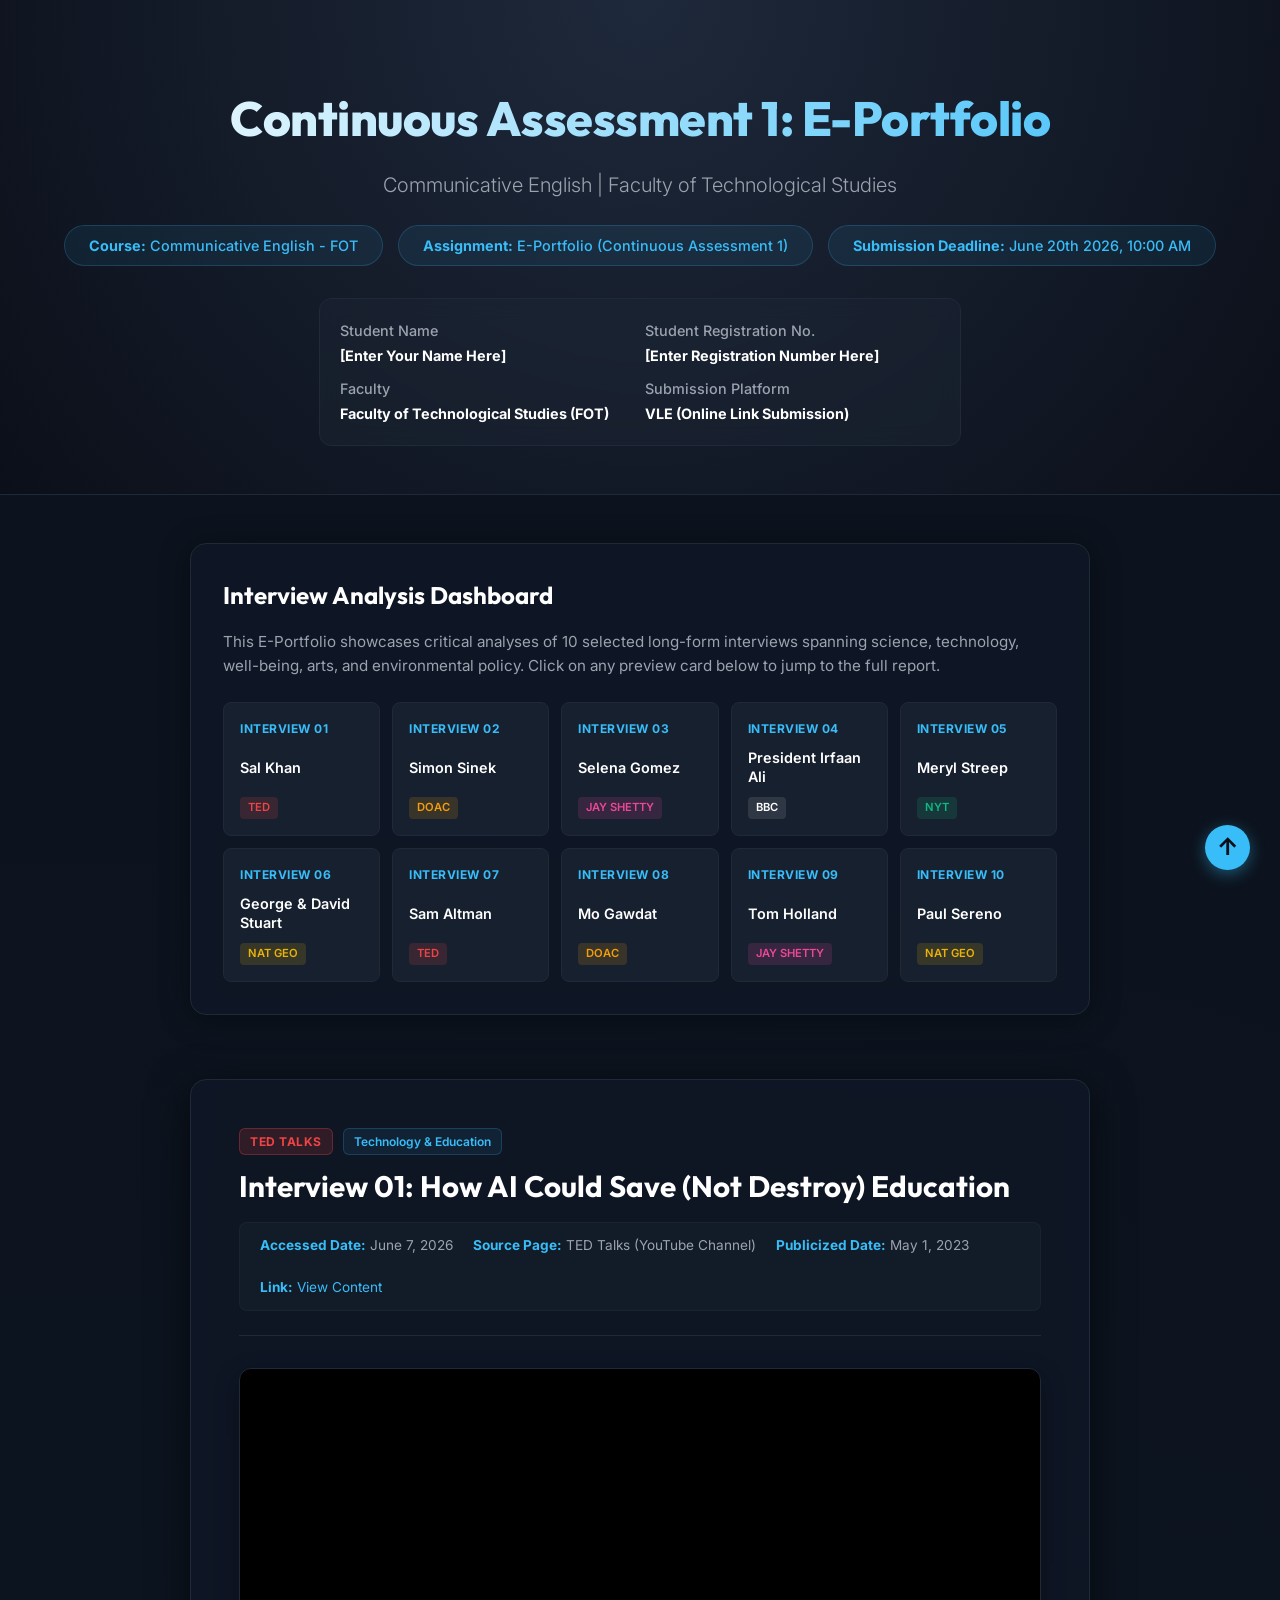
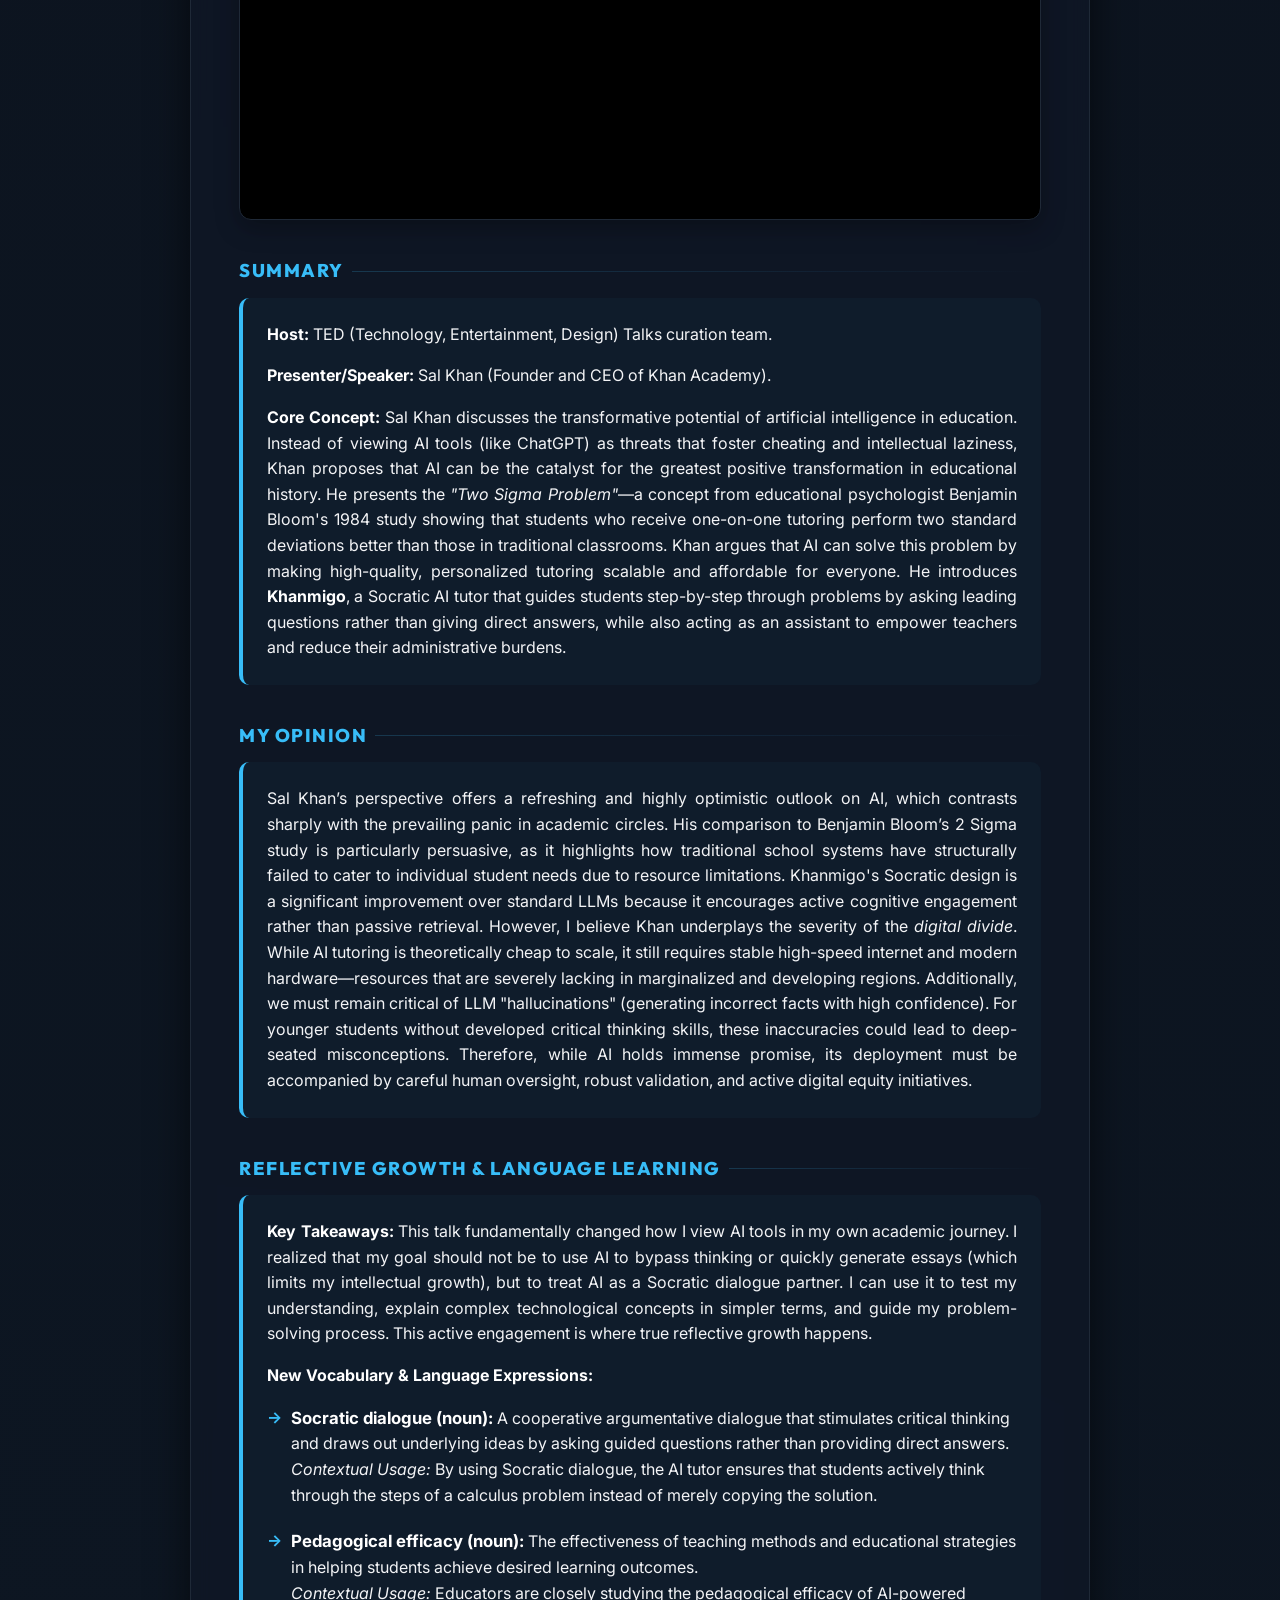
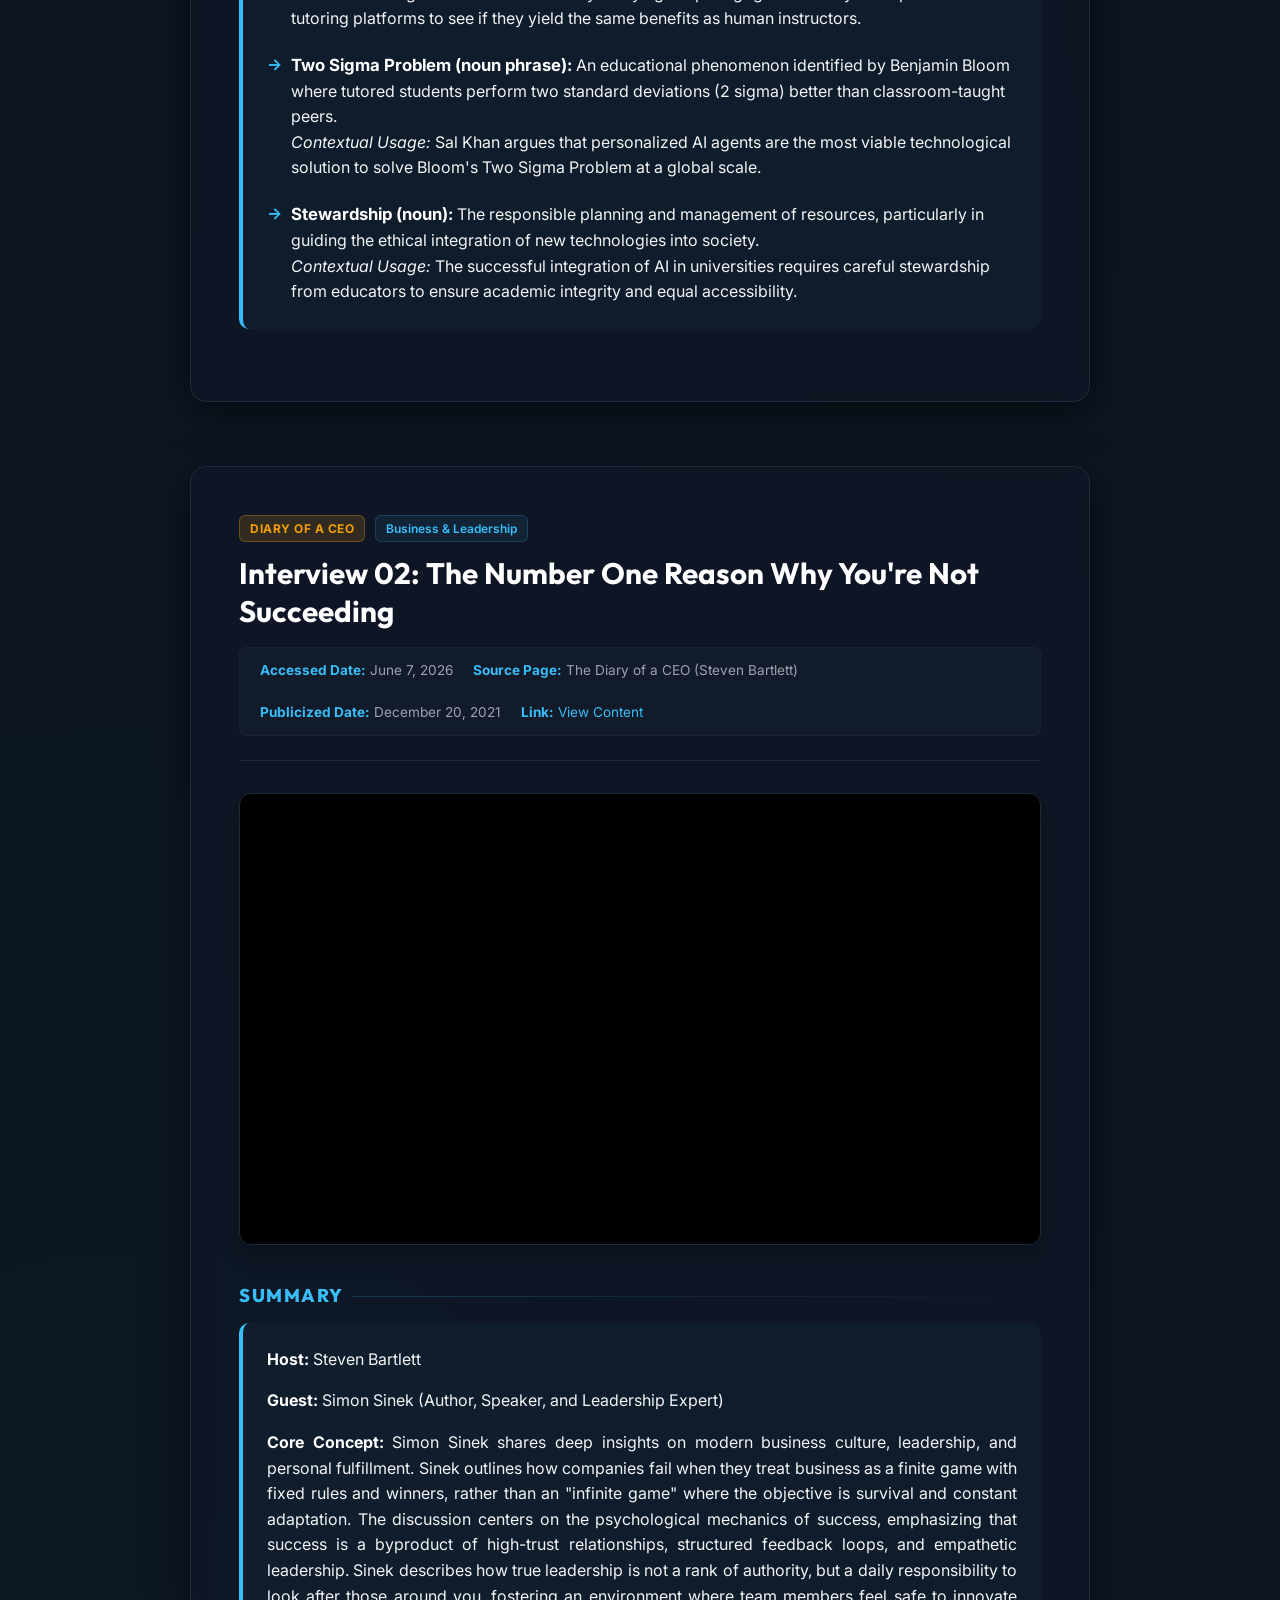
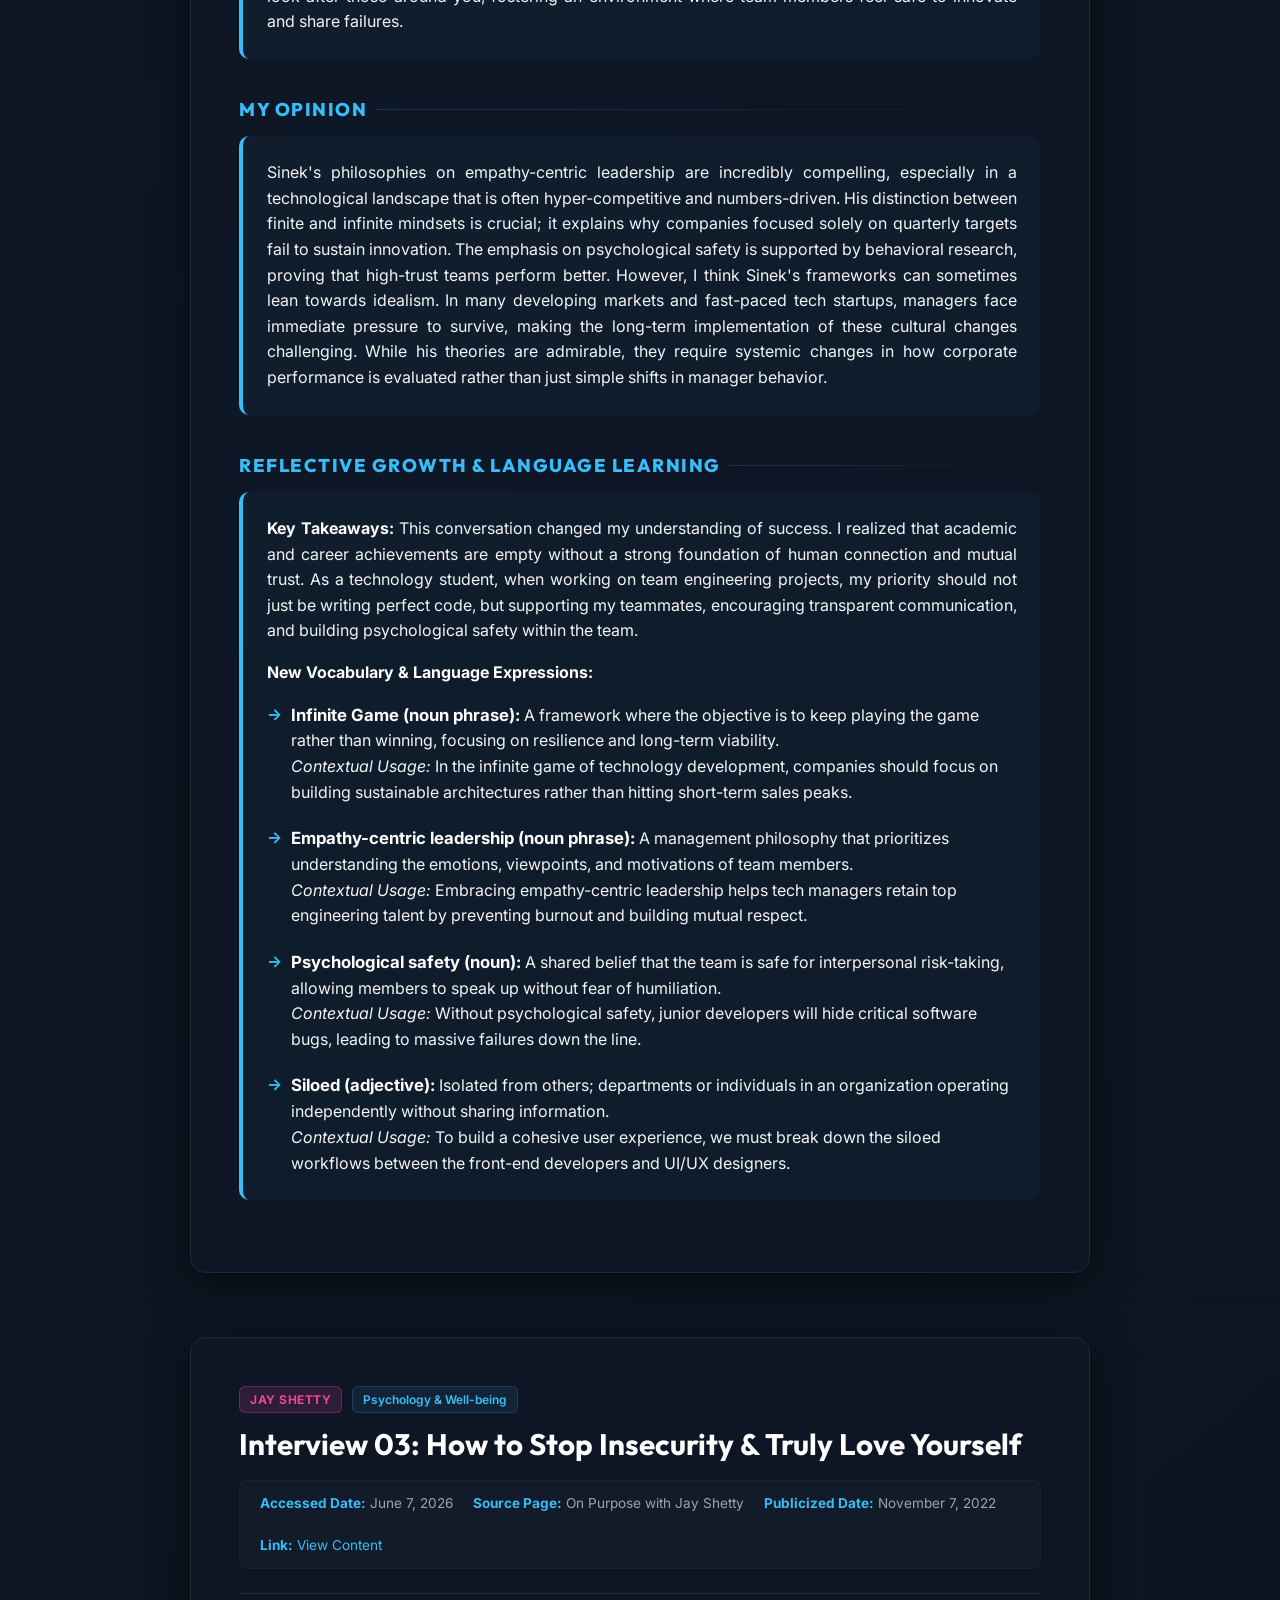
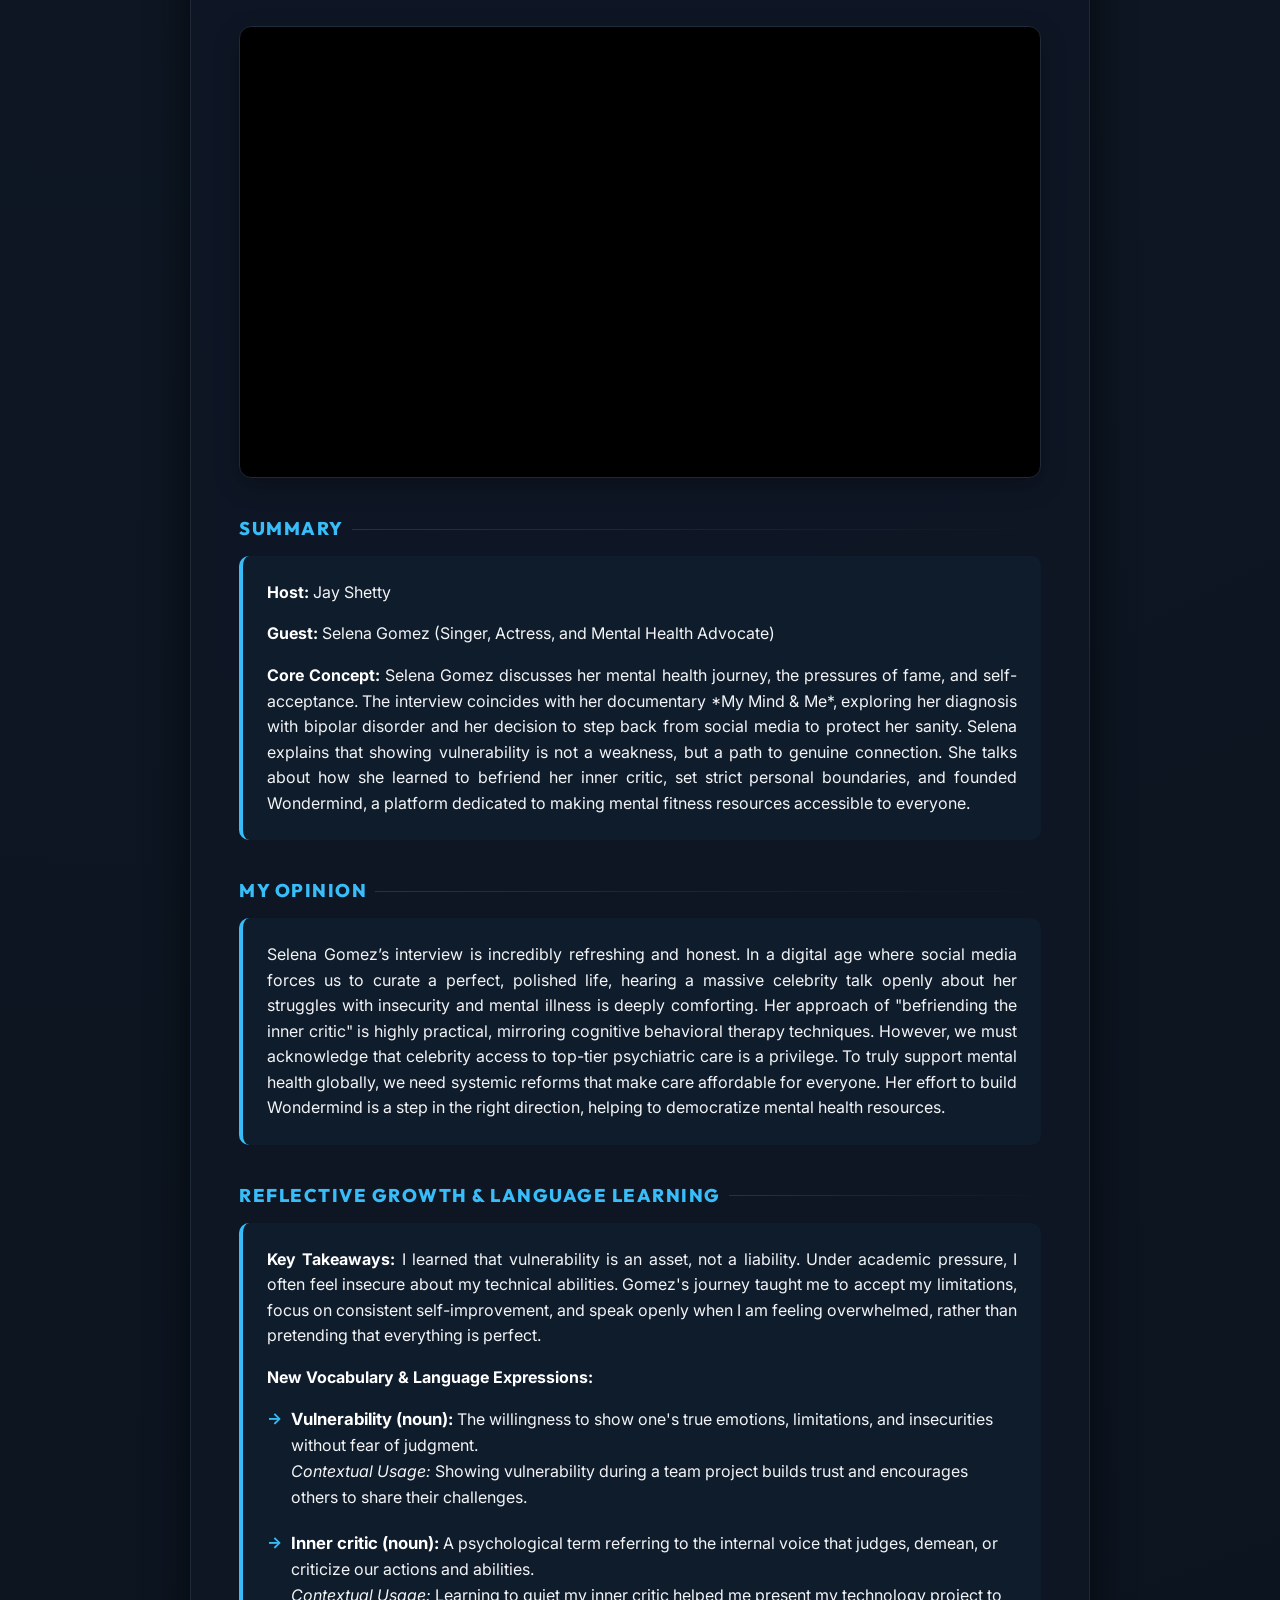
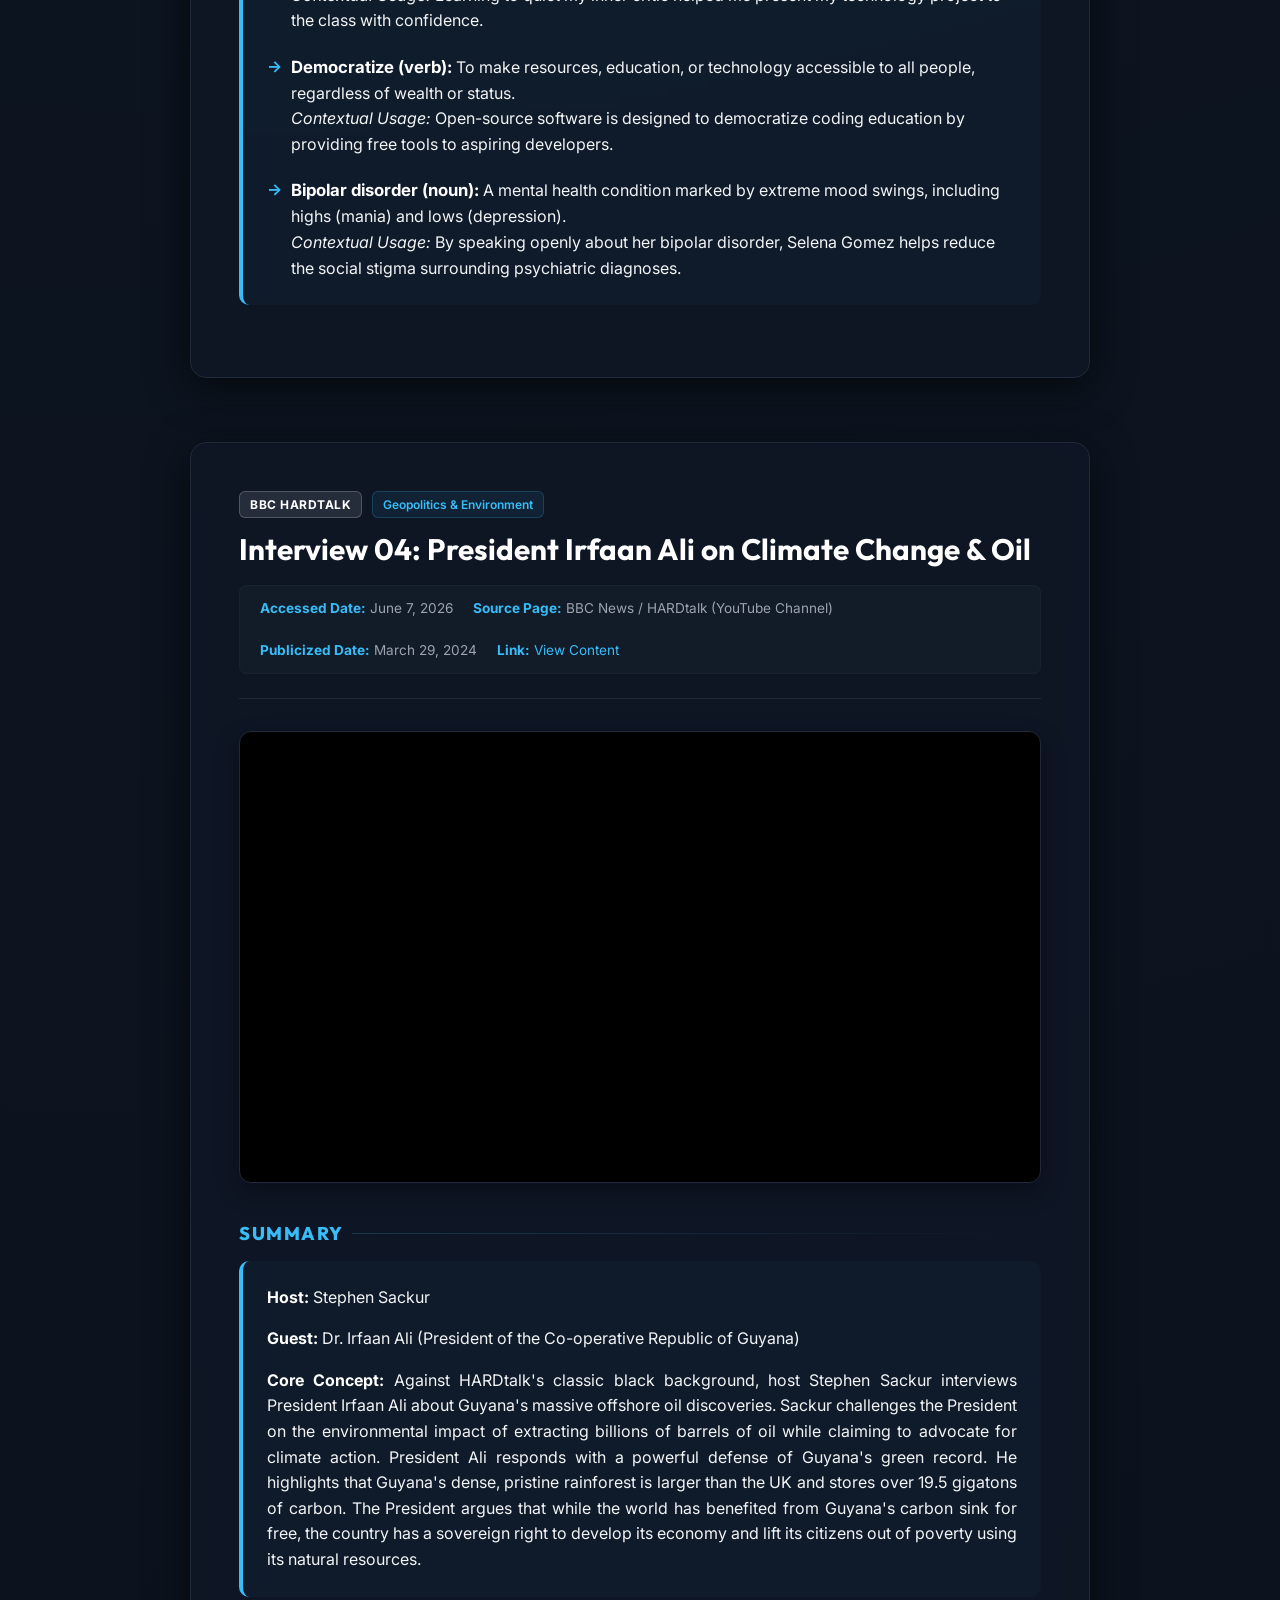
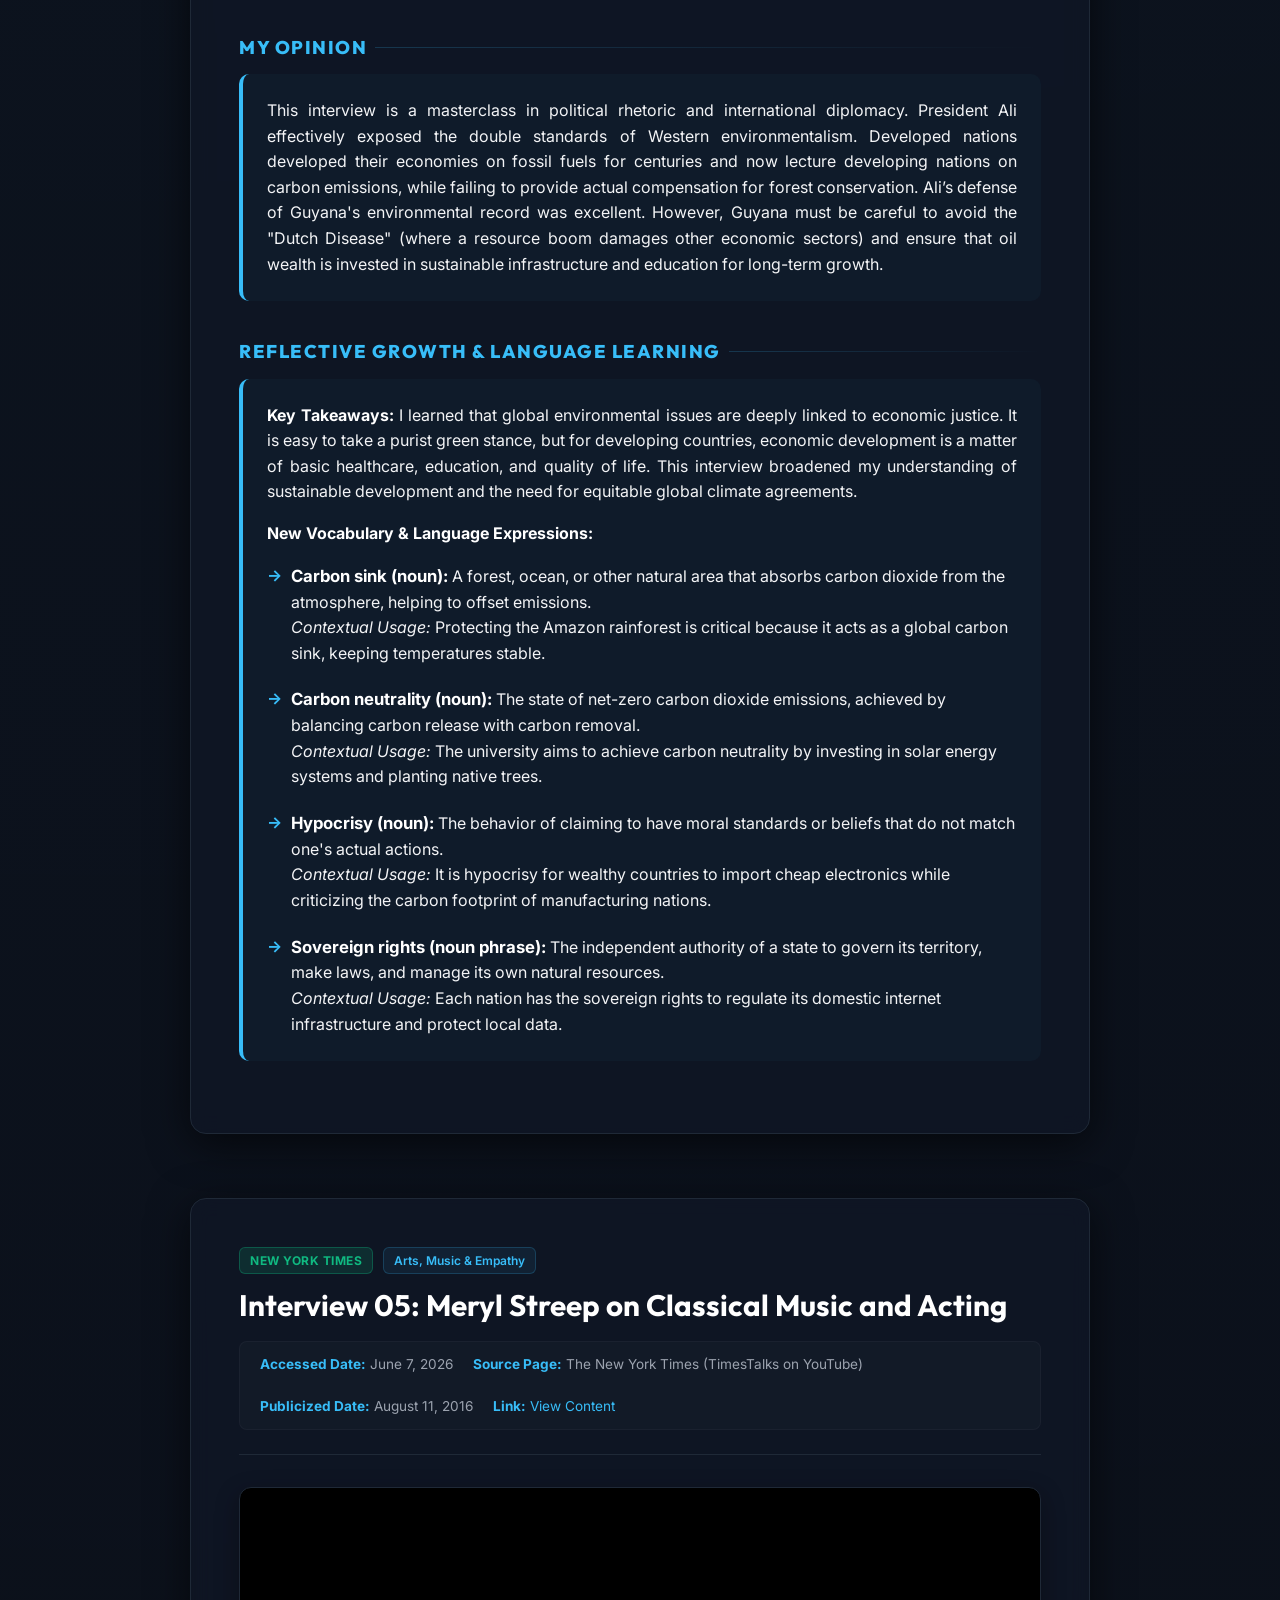
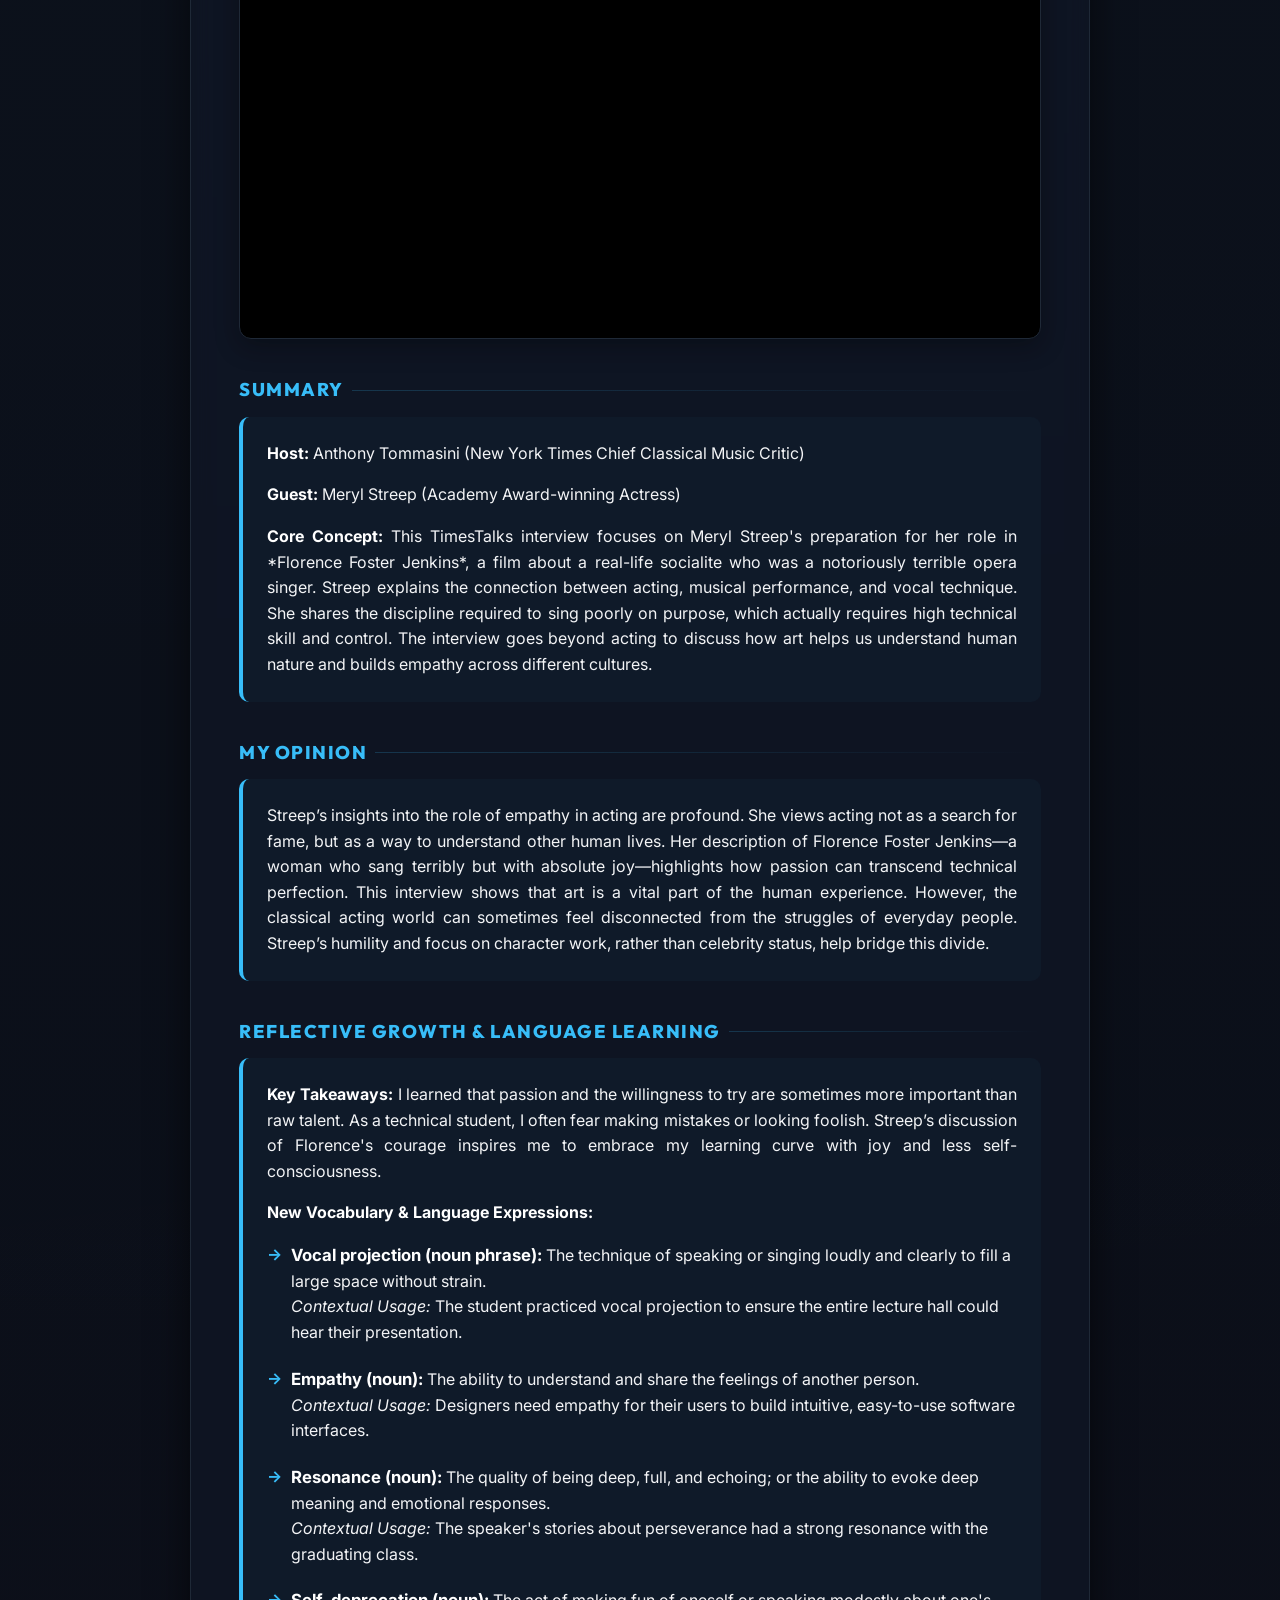
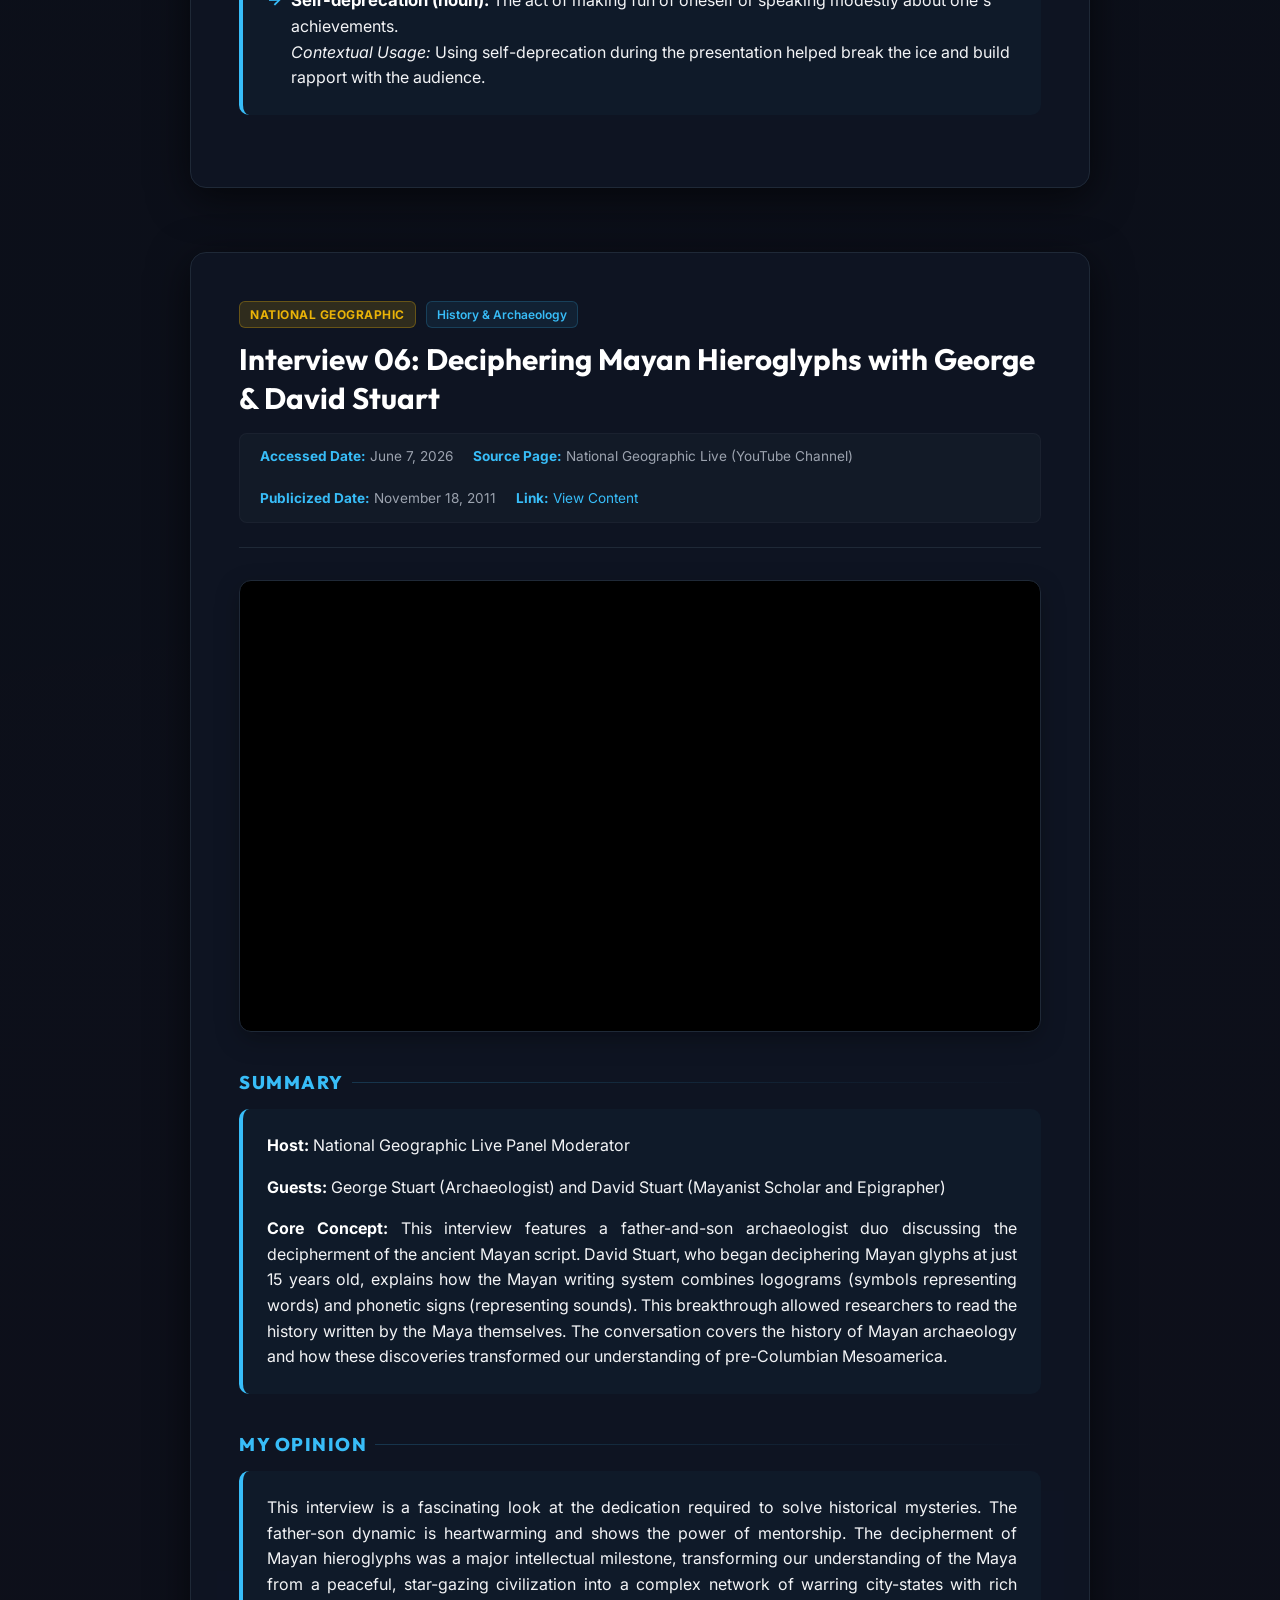
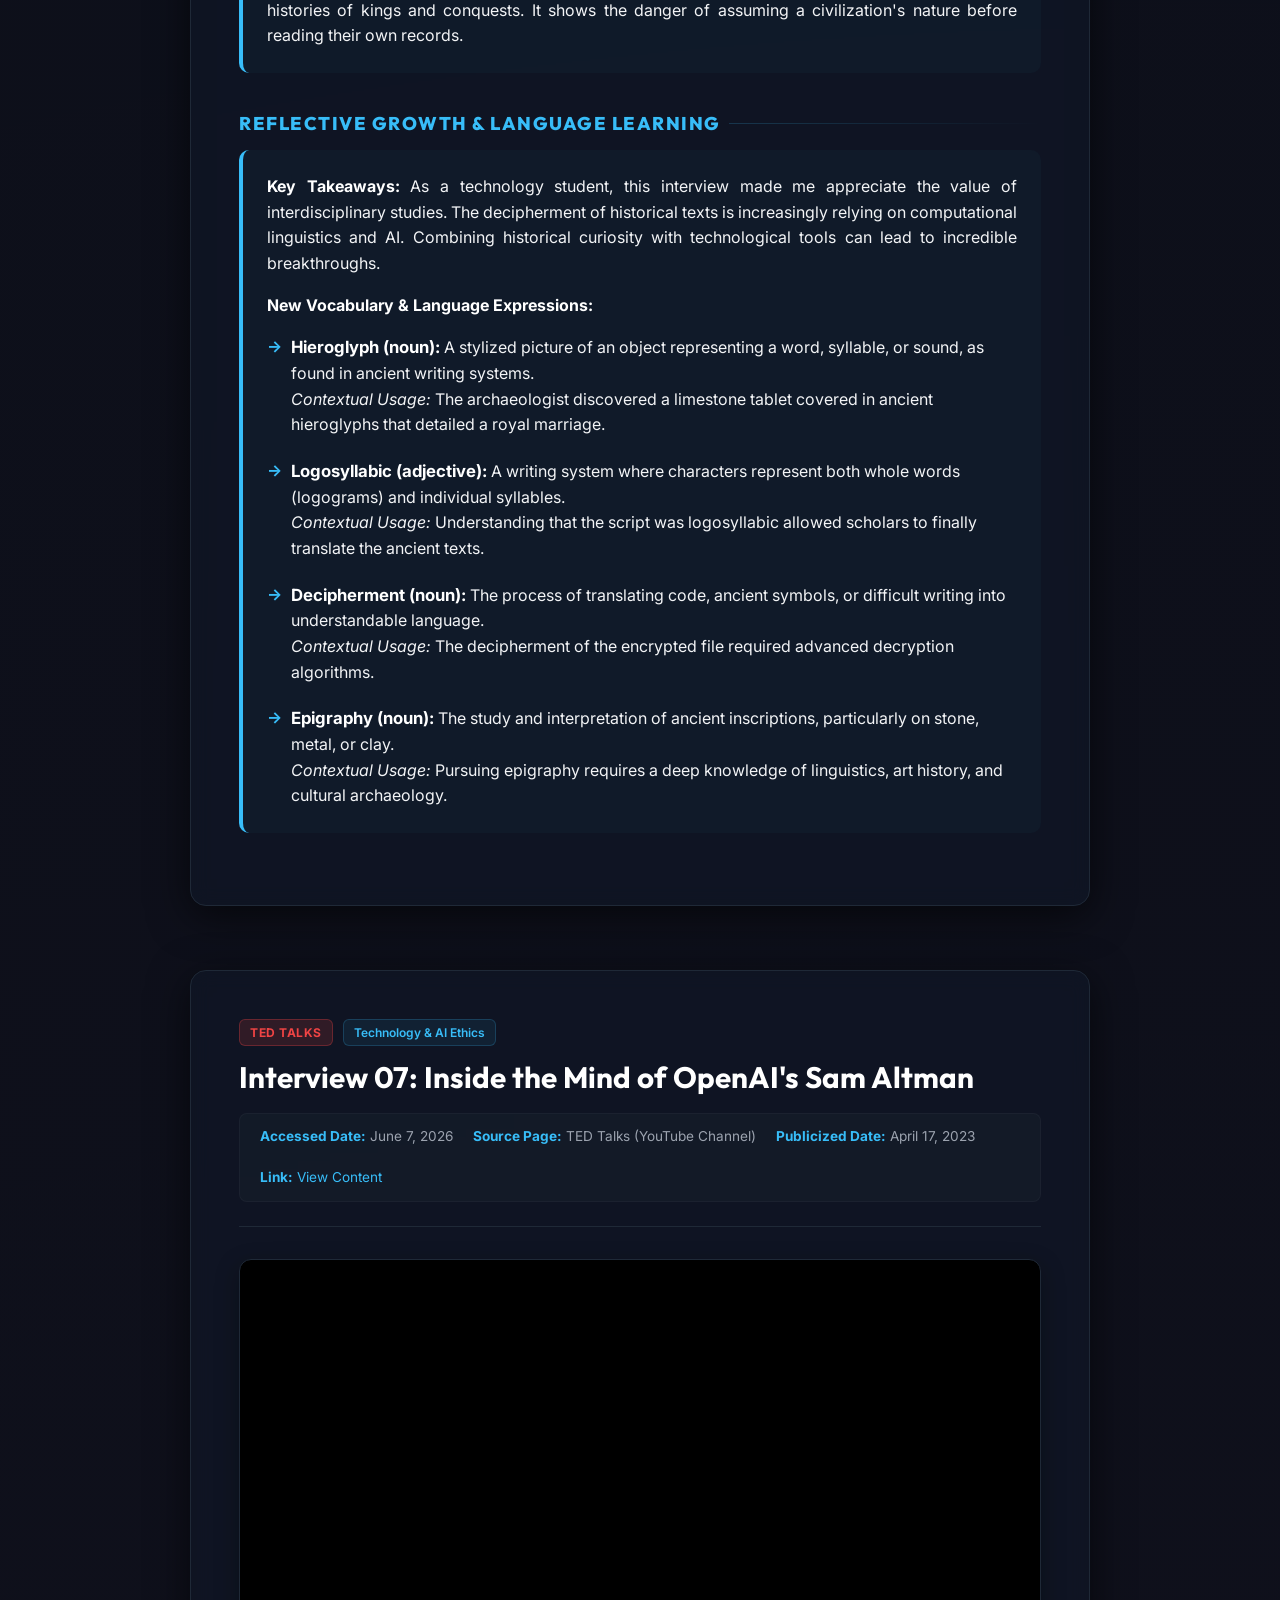
==== commit aaba027f: "feat: overhaul portfolio UI with modern typography, smooth scrolling, and dynamic navigation compone" ====
--- a/Portfolio.html
+++ b/Portfolio.html
@@ -4,20 +4,41 @@
     <meta charset="UTF-8">
     <meta name="viewport" content="width=device-width, initial-scale=1.0">
     <title>Communicative English - E-Portfolio</title>
+    <!-- Import Premium Fonts -->
+    <link rel="preconnect" href="https://fonts.googleapis.com">
+    <link rel="preconnect" href="https://fonts.gstatic.com" crossorigin>
+    <link href="https://fonts.googleapis.com/css2?family=Inter:wght@300;400;500;600;700&family=Outfit:wght@400;500;600;700;800&display=swap" rel="stylesheet">
     <style>
         :root {
             --bg-color: #0b0f19;
-            --card-bg: #111827;
+            --card-bg: rgba(17, 24, 39, 0.7);
             --accent-color: #38bdf8;
+            --accent-glow: rgba(56, 189, 248, 0.15);
             --text-color: #f3f4f6;
             --text-muted: #9ca3af;
             --border-color: #1f2937;
-            --highlight-bg: rgba(56, 189, 248, 0.05);
+            --highlight-bg: rgba(56, 189, 248, 0.03);
+            
+            /* Channel Theme Colors */
+            --color-ted: #ef4444;
+            --color-doac: #f59e0b;
+            --color-shetty: #ec4899;
+            --color-bbc: #ffffff;
+            --color-nyt: #10b981;
+            --color-natgeo: #eab308;
+        }
+
+        /* Smooth Scrolling */
+        html {
+            scroll-behavior: smooth;
         }
 
         body {
-            font-family: 'Segoe UI', system-ui, -apple-system, sans-serif;
+            font-family: 'Inter', system-ui, -apple-system, sans-serif;
             background-color: var(--bg-color);
+            background-image: 
+                radial-gradient(circle at 10% 20%, rgba(56, 189, 248, 0.05) 0%, transparent 40%),
+                radial-gradient(circle at 90% 80%, rgba(236, 72, 153, 0.03) 0%, transparent 40%);
             color: var(--text-color);
             margin: 0;
             padding: 0;
@@ -26,67 +47,230 @@
 
         header {
             text-align: center;
-            padding: 4rem 1rem;
+            padding: 5rem 1rem 3rem 1rem;
             background: radial-gradient(circle at top, #1e293b, #0b0f19);
             border-bottom: 1px solid var(--border-color);
+            position: relative;
         }
 
         header h1 {
+            font-family: 'Outfit', sans-serif;
             margin: 0;
             color: #ffffff;
-            font-size: 2.5rem;
+            font-size: 3rem;
+            font-weight: 800;
             letter-spacing: -0.5px;
+            background: linear-gradient(to right, #ffffff, #38bdf8);
+            -webkit-background-clip: text;
+            -webkit-text-fill-color: transparent;
         }
 
         header p {
             color: var(--text-muted);
             margin: 0.75rem 0 0 0;
-            font-size: 1.1rem;
+            font-size: 1.25rem;
+            font-weight: 300;
+        }
+
+        .meta-container {
+            display: flex;
+            justify-content: center;
+            flex-wrap: wrap;
+            gap: 15px;
+            margin-top: 1.5rem;
         }
 
         .meta-info {
-            margin-top: 1.5rem;
-            font-size: 0.95rem;
+            font-size: 0.9rem;
             color: var(--accent-color);
-            background: var(--highlight-bg);
+            background: rgba(56, 189, 248, 0.08);
             display: inline-block;
             padding: 0.5rem 1.5rem;
             border-radius: 9999px;
             border: 1px solid rgba(56, 189, 248, 0.2);
+            font-weight: 500;
+        }
+
+        .student-info-card {
+            max-width: 600px;
+            margin: 2rem auto 0 auto;
+            background: rgba(31, 41, 55, 0.4);
+            border: 1px solid var(--border-color);
+            backdrop-filter: blur(10px);
+            padding: 1.25rem;
+            border-radius: 12px;
+            display: grid;
+            grid-template-columns: repeat(2, 1fr);
+            gap: 10px;
+            text-align: left;
+            font-size: 0.9rem;
+        }
+
+        .student-info-item span {
+            color: var(--text-muted);
+            font-weight: 500;
+        }
+
+        .student-info-item strong {
+            color: #ffffff;
+            display: block;
+            margin-top: 2px;
         }
 
         main {
-            max-width: 850px;
+            max-width: 900px;
             margin: 3rem auto;
             padding: 0 1.5rem;
         }
 
+        /* Dashboard / Navigation Grid */
+        .dashboard-section {
+            background: var(--card-bg);
+            border: 1px solid var(--border-color);
+            border-radius: 16px;
+            padding: 2rem;
+            margin-bottom: 4rem;
+            box-shadow: 0 4px 30px rgba(0, 0, 0, 0.4);
+            backdrop-filter: blur(10px);
+        }
+
+        .dashboard-title {
+            font-family: 'Outfit', sans-serif;
+            font-size: 1.5rem;
+            color: #ffffff;
+            margin-top: 0;
+            margin-bottom: 0.5rem;
+            font-weight: 700;
+        }
+
+        .dashboard-desc {
+            color: var(--text-muted);
+            font-size: 0.95rem;
+            margin-bottom: 1.5rem;
+        }
+
+        .nav-grid {
+            display: grid;
+            grid-template-columns: repeat(auto-fill, minmax(150px, 1fr));
+            gap: 12px;
+        }
+
+        .nav-card {
+            background: rgba(31, 41, 55, 0.6);
+            border: 1px solid var(--border-color);
+            border-radius: 8px;
+            padding: 1rem;
+            text-decoration: none;
+            color: var(--text-color);
+            transition: all 0.3s cubic-bezier(0.4, 0, 0.2, 1);
+            display: flex;
+            flex-direction: column;
+            justify-content: space-between;
+            height: 100px;
+        }
+
+        .nav-card:hover {
+            transform: translateY(-4px);
+            border-color: var(--accent-color);
+            background: var(--accent-glow);
+            box-shadow: 0 4px 20px rgba(56, 189, 248, 0.15);
+        }
+
+        .nav-num {
+            font-size: 0.75rem;
+            font-weight: 700;
+            color: var(--accent-color);
+            text-transform: uppercase;
+            letter-spacing: 0.5px;
+        }
+
+        .nav-name {
+            font-weight: 600;
+            font-size: 0.9rem;
+            color: #ffffff;
+            margin: 6px 0;
+            line-height: 1.3;
+            overflow: hidden;
+            text-overflow: ellipsis;
+            display: -webkit-box;
+            -webkit-line-clamp: 2;
+            -webkit-box-orient: vertical;
+        }
+
+        .nav-badge {
+            align-self: flex-start;
+            font-size: 0.7rem;
+            padding: 2px 8px;
+            border-radius: 4px;
+            font-weight: 600;
+            text-transform: uppercase;
+        }
+
+        /* Portfolio Items */
         .portfolio-item {
             background-color: var(--card-bg);
             border: 1px solid var(--border-color);
-            border-radius: 12px;
-            padding: 2.5rem;
-            margin-bottom: 3.5rem;
-            box-shadow: 0 10px 30px rgba(0, 0, 0, 0.5);
-            transition: transform 0.2s ease;
+            border-radius: 16px;
+            padding: 3rem;
+            margin-bottom: 4rem;
+            box-shadow: 0 10px 40px rgba(0, 0, 0, 0.6);
+            backdrop-filter: blur(10px);
+            transition: all 0.3s ease;
+            position: relative;
+            scroll-margin-top: 2rem;
         }
 
         .portfolio-item:hover {
-            transform: translateY(-2px);
-            border-color: rgba(56, 189, 248, 0.3);
+            border-color: rgba(56, 189, 248, 0.4);
+            box-shadow: 0 15px 50px rgba(56, 189, 248, 0.08);
         }
 
         .item-header {
             border-bottom: 1px solid var(--border-color);
-            padding-bottom: 1.25rem;
-            margin-bottom: 1.75rem;
+            padding-bottom: 1.5rem;
+            margin-bottom: 2rem;
+        }
+
+        .badge-row {
+            display: flex;
+            gap: 10px;
+            margin-bottom: 0.75rem;
+            flex-wrap: wrap;
+        }
+
+        .badge-channel {
+            font-size: 0.75rem;
+            font-weight: 700;
+            padding: 3px 10px;
+            border-radius: 6px;
+            text-transform: uppercase;
+            letter-spacing: 0.5px;
+        }
+
+        .badge-channel.ted { background: rgba(239, 68, 68, 0.15); color: var(--color-ted); border: 1px solid rgba(239, 68, 68, 0.3); }
+        .badge-channel.doac { background: rgba(245, 158, 11, 0.15); color: var(--color-doac); border: 1px solid rgba(245, 158, 11, 0.3); }
+        .badge-channel.shetty { background: rgba(236, 72, 153, 0.15); color: var(--color-shetty); border: 1px solid rgba(236, 72, 153, 0.3); }
+        .badge-channel.bbc { background: rgba(255, 255, 255, 0.1); color: var(--color-bbc); border: 1px solid rgba(255, 255, 255, 0.2); }
+        .badge-channel.nyt { background: rgba(16, 185, 129, 0.15); color: var(--color-nyt); border: 1px solid rgba(16, 185, 129, 0.3); }
+        .badge-channel.natgeo { background: rgba(234, 179, 8, 0.15); color: var(--color-natgeo); border: 1px solid rgba(234, 179, 8, 0.3); }
+
+        .badge-topic {
+            background: rgba(56, 189, 248, 0.08);
+            color: var(--accent-color);
+            border: 1px solid rgba(56, 189, 248, 0.2);
+            font-size: 0.75rem;
+            font-weight: 600;
+            padding: 3px 10px;
+            border-radius: 6px;
         }
 
         .item-title {
+            font-family: 'Outfit', sans-serif;
             color: #ffffff;
-            margin: 0 0 0.75rem 0;
-            font-size: 1.6rem;
-            font-weight: 600;
+            margin: 0.5rem 0 1rem 0;
+            font-size: 1.85rem;
+            font-weight: 700;
+            line-height: 1.3;
         }
 
         .item-meta {
@@ -95,6 +279,10 @@
             display: flex;
             flex-wrap: wrap;
             gap: 20px;
+            background: rgba(31, 41, 55, 0.3);
+            padding: 0.75rem 1.25rem;
+            border-radius: 8px;
+            border: 1px solid rgba(255, 255, 255, 0.03);
         }
 
         .item-meta span strong {
@@ -102,46 +290,61 @@
         }
 
         .media-container {
-            margin: 1.75rem 0;
-            border-radius: 8px;
+            margin: 2rem 0;
+            border-radius: 12px;
             overflow: hidden;
             border: 1px solid var(--border-color);
             background-color: #000;
-        }
-
-        .media-container img,
+            box-shadow: 0 8px 25px rgba(0,0,0,0.3);
+        }
+
         .media-container iframe {
             width: 100%;
             display: block;
             height: auto;
             aspect-ratio: 16 / 9;
-            opacity: 0.9;
             border: none;
         }
 
         .section-title {
+            font-family: 'Outfit', sans-serif;
             color: var(--accent-color);
-            font-size: 1.05rem;
-            margin: 1.75rem 0 0.6rem 0;
+            font-size: 1.15rem;
+            margin: 2.25rem 0 0.75rem 0;
             text-transform: uppercase;
-            letter-spacing: 1px;
-            font-weight: 700;
+            letter-spacing: 1.5px;
+            font-weight: 800;
+            display: flex;
+            align-items: center;
+            gap: 8px;
+        }
+
+        .section-title::after {
+            content: "";
+            flex-grow: 1;
+            height: 1px;
+            background: linear-gradient(to right, rgba(56, 189, 248, 0.2), transparent);
         }
 
         .section-content {
             background-color: var(--highlight-bg);
-            padding: 1.25rem;
-            border-radius: 8px;
+            padding: 1.5rem;
+            border-radius: 10px;
             border-left: 4px solid var(--accent-color);
-            margin-bottom: 1.25rem;
+            margin-bottom: 1.5rem;
         }
 
         .section-content p {
-            margin: 0 0 0.75rem 0;
+            margin: 0 0 1rem 0;
+            text-align: justify;
         }
 
         .section-content p:last-child {
             margin-bottom: 0;
+        }
+
+        .section-content p strong {
+            color: #ffffff;
         }
 
         .vocabulary-list {
@@ -151,8 +354,8 @@
         }
 
         .vocabulary-list li {
-            margin-bottom: 0.75rem;
-            padding-left: 1.25rem;
+            margin-bottom: 1.25rem;
+            padding-left: 1.5rem;
             position: relative;
         }
 
@@ -166,36 +369,182 @@
             position: absolute;
             left: 0;
             font-weight: bold;
+            transition: transform 0.2s ease;
+        }
+
+        .vocabulary-list li:hover::before {
+            transform: translateX(4px);
+        }
+
+        .vocabulary-list li strong {
+            color: #ffffff;
+            font-size: 1.05rem;
+        }
+
+        /* Float Back to Top Button */
+        .back-to-top {
+            position: fixed;
+            bottom: 30px;
+            right: 30px;
+            background: var(--accent-color);
+            color: #0b0f19;
+            width: 45px;
+            height: 45px;
+            border-radius: 50px;
+            display: flex;
+            align-items: center;
+            justify-content: center;
+            text-decoration: none;
+            font-weight: bold;
+            font-size: 1.5rem;
+            box-shadow: 0 4px 15px rgba(56, 189, 248, 0.4);
+            z-index: 100;
+            transition: all 0.3s ease;
+        }
+
+        .back-to-top:hover {
+            transform: translateY(-5px);
+            background: #ffffff;
+            box-shadow: 0 6px 20px rgba(255, 255, 255, 0.4);
         }
 
         footer {
             text-align: center;
-            padding: 3rem 1rem;
+            padding: 4rem 1rem;
             color: var(--text-muted);
-            font-size: 0.9rem;
+            font-size: 0.95rem;
             border-top: 1px solid var(--border-color);
-            margin-top: 6rem;
-            background-color: #090d16;
+            margin-top: 8rem;
+            background-color: #05070b;
+        }
+
+        footer p {
+            margin: 5px 0;
+        }
+
+        /* Responsive Design */
+        @media (max-width: 768px) {
+            header h1 {
+                font-size: 2.25rem;
+            }
+            .student-info-card {
+                grid-template-columns: 1fr;
+            }
+            .portfolio-item {
+                padding: 1.75rem;
+            }
+            .nav-grid {
+                grid-template-columns: repeat(auto-fill, minmax(120px, 1fr));
+            }
         }
     </style>
 </head>
 <body>
 
+    <!-- Back to Top Button -->
+    <a href="#" class="back-to-top" title="Go to Top">↑</a>
+
     <header>
         <h1>Continuous Assessment 1: E-Portfolio</h1>
-        <p>Communicative English - Faculty of Technological Studies</p>
-        <div class="meta-info">
-            <strong>Submission Deadline:</strong> June 20th 2026, 10:00 AM
+        <p>Communicative English | Faculty of Technological Studies</p>
+        <div class="meta-container">
+            <div class="meta-info"><strong>Course:</strong> Communicative English - FOT</div>
+            <div class="meta-info"><strong>Assignment:</strong> E-Portfolio (Continuous Assessment 1)</div>
+            <div class="meta-info"><strong>Submission Deadline:</strong> June 20th 2026, 10:00 AM</div>
+        </div>
+
+        <!-- Student Info Block -->
+        <div class="student-info-card">
+            <div class="student-info-item">
+                <span>Student Name</span>
+                <strong>[Enter Your Name Here]</strong>
+            </div>
+            <div class="student-info-item">
+                <span>Student Registration No.</span>
+                <strong>[Enter Registration Number Here]</strong>
+            </div>
+            <div class="student-info-item">
+                <span>Faculty</span>
+                <strong>Faculty of Technological Studies (FOT)</strong>
+            </div>
+            <div class="student-info-item">
+                <span>Submission Platform</span>
+                <strong>VLE (Online Link Submission)</strong>
+            </div>
         </div>
     </header>
 
     <main>
         
         <!-- ========================================== -->
+        <!-- DASHBOARD & QUICK NAVIGATION GRID          -->
+        <!-- ========================================== -->
+        <section class="dashboard-section">
+            <h2 class="dashboard-title">Interview Analysis Dashboard</h2>
+            <p class="dashboard-desc">This E-Portfolio showcases critical analyses of 10 selected long-form interviews spanning science, technology, well-being, arts, and environmental policy. Click on any preview card below to jump to the full report.</p>
+            <div class="nav-grid">
+                <a href="#interview-01" class="nav-card">
+                    <span class="nav-num">Interview 01</span>
+                    <span class="nav-name">Sal Khan</span>
+                    <span class="nav-badge" style="background: rgba(239,68,68,0.15); color: var(--color-ted);">TED</span>
+                </a>
+                <a href="#interview-02" class="nav-card">
+                    <span class="nav-num">Interview 02</span>
+                    <span class="nav-name">Simon Sinek</span>
+                    <span class="nav-badge" style="background: rgba(245,158,11,0.15); color: var(--color-doac);">DOAC</span>
+                </a>
+                <a href="#interview-03" class="nav-card">
+                    <span class="nav-num">Interview 03</span>
+                    <span class="nav-name">Selena Gomez</span>
+                    <span class="nav-badge" style="background: rgba(236,72,153,0.15); color: var(--color-shetty);">Jay Shetty</span>
+                </a>
+                <a href="#interview-04" class="nav-card">
+                    <span class="nav-num">Interview 04</span>
+                    <span class="nav-name">President Irfaan Ali</span>
+                    <span class="nav-badge" style="background: rgba(255,255,255,0.1); color: var(--color-bbc);">BBC</span>
+                </a>
+                <a href="#interview-05" class="nav-card">
+                    <span class="nav-num">Interview 05</span>
+                    <span class="nav-name">Meryl Streep</span>
+                    <span class="nav-badge" style="background: rgba(16,185,129,0.15); color: var(--color-nyt);">NYT</span>
+                </a>
+                <a href="#interview-06" class="nav-card">
+                    <span class="nav-num">Interview 06</span>
+                    <span class="nav-name">George & David Stuart</span>
+                    <span class="nav-badge" style="background: rgba(234,179,8,0.15); color: var(--color-natgeo);">Nat Geo</span>
+                </a>
+                <a href="#interview-07" class="nav-card">
+                    <span class="nav-num">Interview 07</span>
+                    <span class="nav-name">Sam Altman</span>
+                    <span class="nav-badge" style="background: rgba(239,68,68,0.15); color: var(--color-ted);">TED</span>
+                </a>
+                <a href="#interview-08" class="nav-card">
+                    <span class="nav-num">Interview 08</span>
+                    <span class="nav-name">Mo Gawdat</span>
+                    <span class="nav-badge" style="background: rgba(245,158,11,0.15); color: var(--color-doac);">DOAC</span>
+                </a>
+                <a href="#interview-09" class="nav-card">
+                    <span class="nav-num">Interview 09</span>
+                    <span class="nav-name">Tom Holland</span>
+                    <span class="nav-badge" style="background: rgba(236,72,153,0.15); color: var(--color-shetty);">Jay Shetty</span>
+                </a>
+                <a href="#interview-10" class="nav-card">
+                    <span class="nav-num">Interview 10</span>
+                    <span class="nav-name">Paul Sereno</span>
+                    <span class="nav-badge" style="background: rgba(234,179,8,0.15); color: var(--color-natgeo);">Nat Geo</span>
+                </a>
+            </div>
+        </section>
+
+        <!-- ========================================== -->
         <!-- INTERVIEW CARD 01                          -->
         <!-- ========================================== -->
-        <article class="portfolio-item">
+        <article class="portfolio-item" id="interview-01">
             <div class="item-header">
+                <div class="badge-row">
+                    <span class="badge-channel ted">TED Talks</span>
+                    <span class="badge-topic">Technology & Education</span>
+                </div>
                 <h2 class="item-title">Interview 01: How AI Could Save (Not Destroy) Education</h2>
                 <div class="item-meta">
                     <span><strong>Accessed Date:</strong> June 7, 2026</span>
@@ -205,7 +554,7 @@
                 </div>
             </div>
             <div class="media-container">
-                <iframe src="https://www.youtube.com/embed/hJP5GqnTrNo" title="How AI Could Save (Not Destroy) Education | Sal Khan | TED" allow="accelerometer; autoplay; clipboard-write; encrypted-media; gyroscope; picture-in-picture; web-share" allowfullscreen></iframe>
+                <iframe src="https://www.youtube.com/embed/hJP5GqnTrNo" title="How AI Could Save (Not Destroy) Education | Sal Khan | TED" allow="accelerometer; autoplay; clipboard-write; encrypted-media; gyroscope; picture-in-picture; web-share" allowfullscreen loading="lazy"></iframe>
             </div>
             <div class="section-title">Summary</div>
             <div class="section-content">
@@ -222,10 +571,10 @@
                 <p><strong>Key Takeaways:</strong> This talk fundamentally changed how I view AI tools in my own academic journey. I realized that my goal should not be to use AI to bypass thinking or quickly generate essays (which limits my intellectual growth), but to treat AI as a Socratic dialogue partner. I can use it to test my understanding, explain complex technological concepts in simpler terms, and guide my problem-solving process. This active engagement is where true reflective growth happens.</p>
                 <p><strong>New Vocabulary & Language Expressions:</strong></p>
                 <ul class="vocabulary-list">
-                    <li><strong>Socratic dialogue (noun):</strong> A cooperative argumentative dialogue that stimulates critical thinking and draws out underlying ideas by asking guided questions rather than providing direct answers. <br><em>Contextual Usage:</em> By using Socratic dialogue, the AI tutor ensures that students actively think through the steps of a calculus problem instead of merely copying the solution.</li>
-                    <li><strong>Pedagogical efficacy (noun):</strong> The effectiveness of teaching methods and educational strategies in helping students achieve desired learning outcomes. <br><em>Contextual Usage:</em> Educators are closely studying the pedagogical efficacy of AI-powered tutoring platforms to see if they yield the same benefits as human instructors.</li>
-                    <li><strong>Two Sigma Problem (noun phrase):</strong> An educational phenomenon identified by Benjamin Bloom where tutored students perform two standard deviations (2 sigma) better than classroom-taught peers. <br><em>Contextual Usage:</em> Sal Khan argues that personalized AI agents are the most viable technological solution to solve Bloom's Two Sigma Problem at a global scale.</li>
-                    <li><strong>Stewardship (noun):</strong> The responsible planning and management of resources, particularly in guiding the ethical integration of new technologies into society. <br><em>Contextual Usage:</em> The successful integration of AI in universities requires careful stewardship from educators to ensure academic integrity and equal accessibility.</li>
+                    <li><strong>Socratic dialogue (noun):</strong> A cooperative argumentative dialogue that stimulates critical thinking and draws out underlying ideas by asking guided questions rather than providing direct answers.<br><em>Contextual Usage:</em> By using Socratic dialogue, the AI tutor ensures that students actively think through the steps of a calculus problem instead of merely copying the solution.</li>
+                    <li><strong>Pedagogical efficacy (noun):</strong> The effectiveness of teaching methods and educational strategies in helping students achieve desired learning outcomes.<br><em>Contextual Usage:</em> Educators are closely studying the pedagogical efficacy of AI-powered tutoring platforms to see if they yield the same benefits as human instructors.</li>
+                    <li><strong>Two Sigma Problem (noun phrase):</strong> An educational phenomenon identified by Benjamin Bloom where tutored students perform two standard deviations (2 sigma) better than classroom-taught peers.<br><em>Contextual Usage:</em> Sal Khan argues that personalized AI agents are the most viable technological solution to solve Bloom's Two Sigma Problem at a global scale.</li>
+                    <li><strong>Stewardship (noun):</strong> The responsible planning and management of resources, particularly in guiding the ethical integration of new technologies into society.<br><em>Contextual Usage:</em> The successful integration of AI in universities requires careful stewardship from educators to ensure academic integrity and equal accessibility.</li>
                 </ul>
             </div>
         </article>
@@ -233,35 +582,42 @@
         <!-- ========================================== -->
         <!-- INTERVIEW CARD 02                          -->
         <!-- ========================================== -->
-        <article class="portfolio-item">
+        <article class="portfolio-item" id="interview-02">
             <div class="item-header">
-                <h2 class="item-title">Interview 02: [Title of the Interview Video]</h2>
+                <div class="badge-row">
+                    <span class="badge-channel doac">Diary of a CEO</span>
+                    <span class="badge-topic">Business & Leadership</span>
+                </div>
+                <h2 class="item-title">Interview 02: The Number One Reason Why You're Not Succeeding</h2>
                 <div class="item-meta">
-                    <span><strong>Accessed Date:</strong> [Date]</span>
-                    <span><strong>Source Page:</strong> [e.g., TED]</span>
-                    <span><strong>Publicized Date:</strong> [Date/Month]</span>
-                    <span><strong>Link:</strong> <a href="#" style="color: var(--accent-color); text-decoration: none;">View Content</a></span>
+                    <span><strong>Accessed Date:</strong> June 7, 2026</span>
+                    <span><strong>Source Page:</strong> The Diary of a CEO (Steven Bartlett)</span>
+                    <span><strong>Publicized Date:</strong> December 20, 2021</span>
+                    <span><strong>Link:</strong> <a href="https://www.youtube.com/watch?v=h695l1pG8pw" target="_blank" style="color: var(--accent-color); text-decoration: none;">View Content</a></span>
                 </div>
             </div>
             <div class="media-container">
-                <img src="https://via.placeholder.com/800x450/111827/9ca3af?text=Insert+Video+Screenshot+or+Embed+Here" alt="Interview Content View">
+                <iframe src="https://www.youtube.com/embed/h695l1pG8pw" title="Simon Sinek: The Number One Reason Why You're Not Succeeding" allow="accelerometer; autoplay; clipboard-write; encrypted-media; gyroscope; picture-in-picture; web-share" allowfullscreen loading="lazy"></iframe>
             </div>
             <div class="section-title">Summary</div>
             <div class="section-content">
-                <p><strong>Host:</strong> [Name]</p>
-                <p><strong>Guest(s):</strong> [Name]</p>
-                <p><strong>Core Concept:</strong> [Briefly explain what the interview is about.]</p>
+                <p><strong>Host:</strong> Steven Bartlett</p>
+                <p><strong>Guest:</strong> Simon Sinek (Author, Speaker, and Leadership Expert)</p>
+                <p><strong>Core Concept:</strong> Simon Sinek shares deep insights on modern business culture, leadership, and personal fulfillment. Sinek outlines how companies fail when they treat business as a finite game with fixed rules and winners, rather than an "infinite game" where the objective is survival and constant adaptation. The discussion centers on the psychological mechanics of success, emphasizing that success is a byproduct of high-trust relationships, structured feedback loops, and empathetic leadership. Sinek describes how true leadership is not a rank of authority, but a daily responsibility to look after those around you, fostering an environment where team members feel safe to innovate and share failures.</p>
             </div>
             <div class="section-title">My Opinion</div>
             <div class="section-content">
-                <p>[Write your personal perspective or thoughts regarding the topic discussed.]</p>
+                <p>Sinek's philosophies on empathy-centric leadership are incredibly compelling, especially in a technological landscape that is often hyper-competitive and numbers-driven. His distinction between finite and infinite mindsets is crucial; it explains why companies focused solely on quarterly targets fail to sustain innovation. The emphasis on psychological safety is supported by behavioral research, proving that high-trust teams perform better. However, I think Sinek's frameworks can sometimes lean towards idealism. In many developing markets and fast-paced tech startups, managers face immediate pressure to survive, making the long-term implementation of these cultural changes challenging. While his theories are admirable, they require systemic changes in how corporate performance is evaluated rather than just simple shifts in manager behavior.</p>
             </div>
             <div class="section-title">Reflective Growth & Language Learning</div>
             <div class="section-content">
-                <p><strong>Key Takeaways:</strong> [What did you learn personally or professionally?]</p>
+                <p><strong>Key Takeaways:</strong> This conversation changed my understanding of success. I realized that academic and career achievements are empty without a strong foundation of human connection and mutual trust. As a technology student, when working on team engineering projects, my priority should not just be writing perfect code, but supporting my teammates, encouraging transparent communication, and building psychological safety within the team.</p>
                 <p><strong>New Vocabulary & Language Expressions:</strong></p>
                 <ul class="vocabulary-list">
-                    <li><strong>[Word/Phrase 01]:</strong> [Meaning and usage in context]</li>
+                    <li><strong>Infinite Game (noun phrase):</strong> A framework where the objective is to keep playing the game rather than winning, focusing on resilience and long-term viability.<br><em>Contextual Usage:</em> In the infinite game of technology development, companies should focus on building sustainable architectures rather than hitting short-term sales peaks.</li>
+                    <li><strong>Empathy-centric leadership (noun phrase):</strong> A management philosophy that prioritizes understanding the emotions, viewpoints, and motivations of team members.<br><em>Contextual Usage:</em> Embracing empathy-centric leadership helps tech managers retain top engineering talent by preventing burnout and building mutual respect.</li>
+                    <li><strong>Psychological safety (noun):</strong> A shared belief that the team is safe for interpersonal risk-taking, allowing members to speak up without fear of humiliation.<br><em>Contextual Usage:</em> Without psychological safety, junior developers will hide critical software bugs, leading to massive failures down the line.</li>
+                    <li><strong>Siloed (adjective):</strong> Isolated from others; departments or individuals in an organization operating independently without sharing information.<br><em>Contextual Usage:</em> To build a cohesive user experience, we must break down the siloed workflows between the front-end developers and UI/UX designers.</li>
                 </ul>
             </div>
         </article>
@@ -269,35 +625,42 @@
         <!-- ========================================== -->
         <!-- INTERVIEW CARD 03                          -->
         <!-- ========================================== -->
-        <article class="portfolio-item">
+        <article class="portfolio-item" id="interview-03">
             <div class="item-header">
-                <h2 class="item-title">Interview 03: [Title of the Interview Video]</h2>
+                <div class="badge-row">
+                    <span class="badge-channel shetty">Jay Shetty</span>
+                    <span class="badge-topic">Psychology & Well-being</span>
+                </div>
+                <h2 class="item-title">Interview 03: How to Stop Insecurity & Truly Love Yourself</h2>
                 <div class="item-meta">
-                    <span><strong>Accessed Date:</strong> [Date]</span>
-                    <span><strong>Source Page:</strong> [e.g., BBC]</span>
-                    <span><strong>Publicized Date:</strong> [Date/Month]</span>
-                    <span><strong>Link:</strong> <a href="#" style="color: var(--accent-color); text-decoration: none;">View Content</a></span>
+                    <span><strong>Accessed Date:</strong> June 7, 2026</span>
+                    <span><strong>Source Page:</strong> On Purpose with Jay Shetty</span>
+                    <span><strong>Publicized Date:</strong> November 7, 2022</span>
+                    <span><strong>Link:</strong> <a href="https://www.youtube.com/watch?v=AmARvccsdMI" target="_blank" style="color: var(--accent-color); text-decoration: none;">View Content</a></span>
                 </div>
             </div>
             <div class="media-container">
-                <img src="https://via.placeholder.com/800x450/111827/9ca3af?text=Insert+Video+Screenshot+or+Embed+Here" alt="Interview Content View">
+                <iframe src="https://www.youtube.com/embed/AmARvccsdMI" title="Selena Gomez ON: How To STOP Insecurity & TRULY LOVE YOURSELF To The Core" allow="accelerometer; autoplay; clipboard-write; encrypted-media; gyroscope; picture-in-picture; web-share" allowfullscreen loading="lazy"></iframe>
             </div>
             <div class="section-title">Summary</div>
             <div class="section-content">
-                <p><strong>Host:</strong> [Name]</p>
-                <p><strong>Guest(s):</strong> [Name]</p>
-                <p><strong>Core Concept:</strong> [Briefly explain what the interview is about.]</p>
+                <p><strong>Host:</strong> Jay Shetty</p>
+                <p><strong>Guest:</strong> Selena Gomez (Singer, Actress, and Mental Health Advocate)</p>
+                <p><strong>Core Concept:</strong> Selena Gomez discusses her mental health journey, the pressures of fame, and self-acceptance. The interview coincides with her documentary *My Mind & Me*, exploring her diagnosis with bipolar disorder and her decision to step back from social media to protect her sanity. Selena explains that showing vulnerability is not a weakness, but a path to genuine connection. She talks about how she learned to befriend her inner critic, set strict personal boundaries, and founded Wondermind, a platform dedicated to making mental fitness resources accessible to everyone.</p>
             </div>
             <div class="section-title">My Opinion</div>
             <div class="section-content">
-                <p>[Write your personal perspective or thoughts regarding the topic discussed.]</p>
+                <p>Selena Gomez’s interview is incredibly refreshing and honest. In a digital age where social media forces us to curate a perfect, polished life, hearing a massive celebrity talk openly about her struggles with insecurity and mental illness is deeply comforting. Her approach of "befriending the inner critic" is highly practical, mirroring cognitive behavioral therapy techniques. However, we must acknowledge that celebrity access to top-tier psychiatric care is a privilege. To truly support mental health globally, we need systemic reforms that make care affordable for everyone. Her effort to build Wondermind is a step in the right direction, helping to democratize mental health resources.</p>
             </div>
             <div class="section-title">Reflective Growth & Language Learning</div>
             <div class="section-content">
-                <p><strong>Key Takeaways:</strong> [What did you learn personally or professionally?]</p>
+                <p><strong>Key Takeaways:</strong> I learned that vulnerability is an asset, not a liability. Under academic pressure, I often feel insecure about my technical abilities. Gomez's journey taught me to accept my limitations, focus on consistent self-improvement, and speak openly when I am feeling overwhelmed, rather than pretending that everything is perfect.</p>
                 <p><strong>New Vocabulary & Language Expressions:</strong></p>
                 <ul class="vocabulary-list">
-                    <li><strong>[Word/Phrase 01]:</strong> [Meaning and usage in context]</li>
+                    <li><strong>Vulnerability (noun):</strong> The willingness to show one's true emotions, limitations, and insecurities without fear of judgment.<br><em>Contextual Usage:</em> Showing vulnerability during a team project builds trust and encourages others to share their challenges.</li>
+                    <li><strong>Inner critic (noun):</strong> A psychological term referring to the internal voice that judges, demean, or criticize our actions and abilities.<br><em>Contextual Usage:</em> Learning to quiet my inner critic helped me present my technology project to the class with confidence.</li>
+                    <li><strong>Democratize (verb):</strong> To make resources, education, or technology accessible to all people, regardless of wealth or status.<br><em>Contextual Usage:</em> Open-source software is designed to democratize coding education by providing free tools to aspiring developers.</li>
+                    <li><strong>Bipolar disorder (noun):</strong> A mental health condition marked by extreme mood swings, including highs (mania) and lows (depression).<br><em>Contextual Usage:</em> By speaking openly about her bipolar disorder, Selena Gomez helps reduce the social stigma surrounding psychiatric diagnoses.</li>
                 </ul>
             </div>
         </article>
@@ -305,35 +668,42 @@
         <!-- ========================================== -->
         <!-- INTERVIEW CARD 04                          -->
         <!-- ========================================== -->
-        <article class="portfolio-item">
+        <article class="portfolio-item" id="interview-04">
             <div class="item-header">
-                <h2 class="item-title">Interview 04: [Title of the Interview Video]</h2>
+                <div class="badge-row">
+                    <span class="badge-channel bbc">BBC HARDtalk</span>
+                    <span class="badge-topic">Geopolitics & Environment</span>
+                </div>
+                <h2 class="item-title">Interview 04: President Irfaan Ali on Climate Change & Oil</h2>
                 <div class="item-meta">
-                    <span><strong>Accessed Date:</strong> [Date]</span>
-                    <span><strong>Source Page:</strong> [Page Name]</span>
-                    <span><strong>Publicized Date:</strong> [Date/Month]</span>
-                    <span><strong>Link:</strong> <a href="#" style="color: var(--accent-color); text-decoration: none;">View Content</a></span>
+                    <span><strong>Accessed Date:</strong> June 7, 2026</span>
+                    <span><strong>Source Page:</strong> BBC News / HARDtalk (YouTube Channel)</span>
+                    <span><strong>Publicized Date:</strong> March 29, 2024</span>
+                    <span><strong>Link:</strong> <a href="https://www.youtube.com/watch?v=uyOo7J18aXA" target="_blank" style="color: var(--accent-color); text-decoration: none;">View Content</a></span>
                 </div>
             </div>
             <div class="media-container">
-                <img src="https://via.placeholder.com/800x450/111827/9ca3af?text=Insert+Video+Screenshot+or+Embed+Here" alt="Interview Content View">
+                <iframe src="https://www.youtube.com/embed/uyOo7J18aXA" title="Guyana President Irfaan Ali on Climate Change, Oil, and Geopolitics" allow="accelerometer; autoplay; clipboard-write; encrypted-media; gyroscope; picture-in-picture; web-share" allowfullscreen loading="lazy"></iframe>
             </div>
             <div class="section-title">Summary</div>
             <div class="section-content">
-                <p><strong>Host:</strong> [Name]</p>
-                <p><strong>Guest(s):</strong> [Name]</p>
-                <p><strong>Core Concept:</strong> [Briefly explain what the interview is about.]</p>
+                <p><strong>Host:</strong> Stephen Sackur</p>
+                <p><strong>Guest:</strong> Dr. Irfaan Ali (President of the Co-operative Republic of Guyana)</p>
+                <p><strong>Core Concept:</strong> Against HARDtalk's classic black background, host Stephen Sackur interviews President Irfaan Ali about Guyana's massive offshore oil discoveries. Sackur challenges the President on the environmental impact of extracting billions of barrels of oil while claiming to advocate for climate action. President Ali responds with a powerful defense of Guyana's green record. He highlights that Guyana's dense, pristine rainforest is larger than the UK and stores over 19.5 gigatons of carbon. The President argues that while the world has benefited from Guyana's carbon sink for free, the country has a sovereign right to develop its economy and lift its citizens out of poverty using its natural resources.</p>
             </div>
             <div class="section-title">My Opinion</div>
             <div class="section-content">
-                <p>[Write your personal perspective or thoughts regarding the topic discussed.]</p>
+                <p>This interview is a masterclass in political rhetoric and international diplomacy. President Ali effectively exposed the double standards of Western environmentalism. Developed nations developed their economies on fossil fuels for centuries and now lecture developing nations on carbon emissions, while failing to provide actual compensation for forest conservation. Ali’s defense of Guyana's environmental record was excellent. However, Guyana must be careful to avoid the "Dutch Disease" (where a resource boom damages other economic sectors) and ensure that oil wealth is invested in sustainable infrastructure and education for long-term growth.</p>
             </div>
             <div class="section-title">Reflective Growth & Language Learning</div>
             <div class="section-content">
-                <p><strong>Key Takeaways:</strong> [What did you learn personally or professionally?]</p>
+                <p><strong>Key Takeaways:</strong> I learned that global environmental issues are deeply linked to economic justice. It is easy to take a purist green stance, but for developing countries, economic development is a matter of basic healthcare, education, and quality of life. This interview broadened my understanding of sustainable development and the need for equitable global climate agreements.</p>
                 <p><strong>New Vocabulary & Language Expressions:</strong></p>
                 <ul class="vocabulary-list">
-                    <li><strong>[Word/Phrase 01]:</strong> [Meaning and usage in context]</li>
+                    <li><strong>Carbon sink (noun):</strong> A forest, ocean, or other natural area that absorbs carbon dioxide from the atmosphere, helping to offset emissions.<br><em>Contextual Usage:</em> Protecting the Amazon rainforest is critical because it acts as a global carbon sink, keeping temperatures stable.</li>
+                    <li><strong>Carbon neutrality (noun):</strong> The state of net-zero carbon dioxide emissions, achieved by balancing carbon release with carbon removal.<br><em>Contextual Usage:</em> The university aims to achieve carbon neutrality by investing in solar energy systems and planting native trees.</li>
+                    <li><strong>Hypocrisy (noun):</strong> The behavior of claiming to have moral standards or beliefs that do not match one's actual actions.<br><em>Contextual Usage:</em> It is hypocrisy for wealthy countries to import cheap electronics while criticizing the carbon footprint of manufacturing nations.</li>
+                    <li><strong>Sovereign rights (noun phrase):</strong> The independent authority of a state to govern its territory, make laws, and manage its own natural resources.<br><em>Contextual Usage:</em> Each nation has the sovereign rights to regulate its domestic internet infrastructure and protect local data.</li>
                 </ul>
             </div>
         </article>
@@ -341,35 +711,42 @@
         <!-- ========================================== -->
         <!-- INTERVIEW CARD 05                          -->
         <!-- ========================================== -->
-        <article class="portfolio-item">
+        <article class="portfolio-item" id="interview-05">
             <div class="item-header">
-                <h2 class="item-title">Interview 05: [Title of the Interview Video]</h2>
+                <div class="badge-row">
+                    <span class="badge-channel nyt">New York Times</span>
+                    <span class="badge-topic">Arts, Music & Empathy</span>
+                </div>
+                <h2 class="item-title">Interview 05: Meryl Streep on Classical Music and Acting</h2>
                 <div class="item-meta">
-                    <span><strong>Accessed Date:</strong> [Date]</span>
-                    <span><strong>Source Page:</strong> [Page Name]</span>
-                    <span><strong>Publicized Date:</strong> [Date/Month]</span>
-                    <span><strong>Link:</strong> <a href="#" style="color: var(--accent-color); text-decoration: none;">View Content</a></span>
+                    <span><strong>Accessed Date:</strong> June 7, 2026</span>
+                    <span><strong>Source Page:</strong> The New York Times (TimesTalks on YouTube)</span>
+                    <span><strong>Publicized Date:</strong> August 11, 2016</span>
+                    <span><strong>Link:</strong> <a href="https://www.youtube.com/watch?v=kYvM-i7Qd1k" target="_blank" style="color: var(--accent-color); text-decoration: none;">View Content</a></span>
                 </div>
             </div>
             <div class="media-container">
-                <img src="https://via.placeholder.com/800x450/111827/9ca3af?text=Insert+Video+Screenshot+or+Embed+Here" alt="Interview Content View">
+                <iframe src="https://www.youtube.com/embed/kYvM-i7Qd1k" title="Meryl Streep | Interview | TimesTalks" allow="accelerometer; autoplay; clipboard-write; encrypted-media; gyroscope; picture-in-picture; web-share" allowfullscreen loading="lazy"></iframe>
             </div>
             <div class="section-title">Summary</div>
             <div class="section-content">
-                <p><strong>Host:</strong> [Name]</p>
-                <p><strong>Guest(s):</strong> [Name]</p>
-                <p><strong>Core Concept:</strong> [Briefly explain what the interview is about.]</p>
+                <p><strong>Host:</strong> Anthony Tommasini (New York Times Chief Classical Music Critic)</p>
+                <p><strong>Guest:</strong> Meryl Streep (Academy Award-winning Actress)</p>
+                <p><strong>Core Concept:</strong> This TimesTalks interview focuses on Meryl Streep's preparation for her role in *Florence Foster Jenkins*, a film about a real-life socialite who was a notoriously terrible opera singer. Streep explains the connection between acting, musical performance, and vocal technique. She shares the discipline required to sing poorly on purpose, which actually requires high technical skill and control. The interview goes beyond acting to discuss how art helps us understand human nature and builds empathy across different cultures.</p>
             </div>
             <div class="section-title">My Opinion</div>
             <div class="section-content">
-                <p>[Write your personal perspective or thoughts regarding the topic discussed.]</p>
+                <p>Streep’s insights into the role of empathy in acting are profound. She views acting not as a search for fame, but as a way to understand other human lives. Her description of Florence Foster Jenkins—a woman who sang terribly but with absolute joy—highlights how passion can transcend technical perfection. This interview shows that art is a vital part of the human experience. However, the classical acting world can sometimes feel disconnected from the struggles of everyday people. Streep’s humility and focus on character work, rather than celebrity status, help bridge this divide.</p>
             </div>
             <div class="section-title">Reflective Growth & Language Learning</div>
             <div class="section-content">
-                <p><strong>Key Takeaways:</strong> [What did you learn personally or professionally?]</p>
+                <p><strong>Key Takeaways:</strong> I learned that passion and the willingness to try are sometimes more important than raw talent. As a technical student, I often fear making mistakes or looking foolish. Streep’s discussion of Florence's courage inspires me to embrace my learning curve with joy and less self-consciousness.</p>
                 <p><strong>New Vocabulary & Language Expressions:</strong></p>
                 <ul class="vocabulary-list">
-                    <li><strong>[Word/Phrase 01]:</strong> [Meaning and usage in context]</li>
+                    <li><strong>Vocal projection (noun phrase):</strong> The technique of speaking or singing loudly and clearly to fill a large space without strain.<br><em>Contextual Usage:</em> The student practiced vocal projection to ensure the entire lecture hall could hear their presentation.</li>
+                    <li><strong>Empathy (noun):</strong> The ability to understand and share the feelings of another person.<br><em>Contextual Usage:</em> Designers need empathy for their users to build intuitive, easy-to-use software interfaces.</li>
+                    <li><strong>Resonance (noun):</strong> The quality of being deep, full, and echoing; or the ability to evoke deep meaning and emotional responses.<br><em>Contextual Usage:</em> The speaker's stories about perseverance had a strong resonance with the graduating class.</li>
+                    <li><strong>Self-deprecation (noun):</strong> The act of making fun of oneself or speaking modestly about one's achievements.<br><em>Contextual Usage:</em> Using self-deprecation during the presentation helped break the ice and build rapport with the audience.</li>
                 </ul>
             </div>
         </article>
@@ -377,35 +754,42 @@
         <!-- ========================================== -->
         <!-- INTERVIEW CARD 06                          -->
         <!-- ========================================== -->
-        <article class="portfolio-item">
+        <article class="portfolio-item" id="interview-06">
             <div class="item-header">
-                <h2 class="item-title">Interview 06: [Title of the Interview Video]</h2>
+                <div class="badge-row">
+                    <span class="badge-channel natgeo">National Geographic</span>
+                    <span class="badge-topic">History & Archaeology</span>
+                </div>
+                <h2 class="item-title">Interview 06: Deciphering Mayan Hieroglyphs with George & David Stuart</h2>
                 <div class="item-meta">
-                    <span><strong>Accessed Date:</strong> [Date]</span>
-                    <span><strong>Source Page:</strong> [Page Name]</span>
-                    <span><strong>Publicized Date:</strong> [Date/Month]</span>
-                    <span><strong>Link:</strong> <a href="#" style="color: var(--accent-color); text-decoration: none;">View Content</a></span>
+                    <span><strong>Accessed Date:</strong> June 7, 2026</span>
+                    <span><strong>Source Page:</strong> National Geographic Live (YouTube Channel)</span>
+                    <span><strong>Publicized Date:</strong> November 18, 2011</span>
+                    <span><strong>Link:</strong> <a href="https://www.youtube.com/watch?v=jnP224ZUJWA" target="_blank" style="color: var(--accent-color); text-decoration: none;">View Content</a></span>
                 </div>
             </div>
             <div class="media-container">
-                <img src="https://via.placeholder.com/800x450/111827/9ca3af?text=Insert+Video+Screenshot+or+Embed+Here" alt="Interview Content View">
+                <iframe src="https://www.youtube.com/embed/jnP224ZUJWA" title="George & David Stuart | Nat Geo Live" allow="accelerometer; autoplay; clipboard-write; encrypted-media; gyroscope; picture-in-picture; web-share" allowfullscreen loading="lazy"></iframe>
             </div>
             <div class="section-title">Summary</div>
             <div class="section-content">
-                <p><strong>Host:</strong> [Name]</p>
-                <p><strong>Guest(s):</strong> [Name]</p>
-                <p><strong>Core Concept:</strong> [Briefly explain what the interview is about.]</p>
+                <p><strong>Host:</strong> National Geographic Live Panel Moderator</p>
+                <p><strong>Guests:</strong> George Stuart (Archaeologist) and David Stuart (Mayanist Scholar and Epigrapher)</p>
+                <p><strong>Core Concept:</strong> This interview features a father-and-son archaeologist duo discussing the decipherment of the ancient Mayan script. David Stuart, who began deciphering Mayan glyphs at just 15 years old, explains how the Mayan writing system combines logograms (symbols representing words) and phonetic signs (representing sounds). This breakthrough allowed researchers to read the history written by the Maya themselves. The conversation covers the history of Mayan archaeology and how these discoveries transformed our understanding of pre-Columbian Mesoamerica.</p>
             </div>
             <div class="section-title">My Opinion</div>
             <div class="section-content">
-                <p>[Write your personal perspective or thoughts regarding the topic discussed.]</p>
+                <p>This interview is a fascinating look at the dedication required to solve historical mysteries. The father-son dynamic is heartwarming and shows the power of mentorship. The decipherment of Mayan hieroglyphs was a major intellectual milestone, transforming our understanding of the Maya from a peaceful, star-gazing civilization into a complex network of warring city-states with rich histories of kings and conquests. It shows the danger of assuming a civilization's nature before reading their own records.</p>
             </div>
             <div class="section-title">Reflective Growth & Language Learning</div>
             <div class="section-content">
-                <p><strong>Key Takeaways:</strong> [What did you learn personally or professionally?]</p>
+                <p><strong>Key Takeaways:</strong> As a technology student, this interview made me appreciate the value of interdisciplinary studies. The decipherment of historical texts is increasingly relying on computational linguistics and AI. Combining historical curiosity with technological tools can lead to incredible breakthroughs.</p>
                 <p><strong>New Vocabulary & Language Expressions:</strong></p>
                 <ul class="vocabulary-list">
-                    <li><strong>[Word/Phrase 01]:</strong> [Meaning and usage in context]</li>
+                    <li><strong>Hieroglyph (noun):</strong> A stylized picture of an object representing a word, syllable, or sound, as found in ancient writing systems.<br><em>Contextual Usage:</em> The archaeologist discovered a limestone tablet covered in ancient hieroglyphs that detailed a royal marriage.</li>
+                    <li><strong>Logosyllabic (adjective):</strong> A writing system where characters represent both whole words (logograms) and individual syllables.<br><em>Contextual Usage:</em> Understanding that the script was logosyllabic allowed scholars to finally translate the ancient texts.</li>
+                    <li><strong>Decipherment (noun):</strong> The process of translating code, ancient symbols, or difficult writing into understandable language.<br><em>Contextual Usage:</em> The decipherment of the encrypted file required advanced decryption algorithms.</li>
+                    <li><strong>Epigraphy (noun):</strong> The study and interpretation of ancient inscriptions, particularly on stone, metal, or clay.<br><em>Contextual Usage:</em> Pursuing epigraphy requires a deep knowledge of linguistics, art history, and cultural archaeology.</li>
                 </ul>
             </div>
         </article>
@@ -413,35 +797,42 @@
         <!-- ========================================== -->
         <!-- INTERVIEW CARD 07                          -->
         <!-- ========================================== -->
-        <article class="portfolio-item">
+        <article class="portfolio-item" id="interview-07">
             <div class="item-header">
-                <h2 class="item-title">Interview 07: [Title of the Interview Video]</h2>
+                <div class="badge-row">
+                    <span class="badge-channel ted">TED Talks</span>
+                    <span class="badge-topic">Technology & AI Ethics</span>
+                </div>
+                <h2 class="item-title">Interview 07: Inside the Mind of OpenAI's Sam Altman</h2>
                 <div class="item-meta">
-                    <span><strong>Accessed Date:</strong> [Date]</span>
-                    <span><strong>Source Page:</strong> [Page Name]</span>
-                    <span><strong>Publicized Date:</strong> [Date/Month]</span>
-                    <span><strong>Link:</strong> <a href="#" style="color: var(--accent-color); text-decoration: none;">View Content</a></span>
+                    <span><strong>Accessed Date:</strong> June 7, 2026</span>
+                    <span><strong>Source Page:</strong> TED Talks (YouTube Channel)</span>
+                    <span><strong>Publicized Date:</strong> April 17, 2023</span>
+                    <span><strong>Link:</strong> <a href="https://www.youtube.com/watch?v=W5iT14F002g" target="_blank" style="color: var(--accent-color); text-decoration: none;">View Content</a></span>
                 </div>
             </div>
             <div class="media-container">
-                <img src="https://via.placeholder.com/800x450/111827/9ca3af?text=Insert+Video+Screenshot+or+Embed+Here" alt="Interview Content View">
+                <iframe src="https://www.youtube.com/embed/W5iT14F002g" title="Inside the mind of OpenAI's Sam Altman | Chris Anderson | TED" allow="accelerometer; autoplay; clipboard-write; encrypted-media; gyroscope; picture-in-picture; web-share" allowfullscreen loading="lazy"></iframe>
             </div>
             <div class="section-title">Summary</div>
             <div class="section-content">
-                <p><strong>Host:</strong> [Name]</p>
-                <p><strong>Guest(s):</strong> [Name]</p>
-                <p><strong>Core Concept:</strong> [Briefly explain what the interview is about.]</p>
+                <p><strong>Host:</strong> Chris Anderson (Head of TED)</p>
+                <p><strong>Guest:</strong> Sam Altman (CEO of OpenAI)</p>
+                <p><strong>Core Concept:</strong> Filmed shortly after the public release of ChatGPT, Chris Anderson interviews Sam Altman about the future of artificial intelligence. They discuss the rapid development of large language models, the safety guardrails implemented by OpenAI, and the long-term vision of Artificial General Intelligence (AGI). Altman discusses the "alignment problem"—ensuring AI systems act in accordance with human values—and argues that the safest way to develop AI is through gradual, public releases so society can adapt to the changes.</p>
             </div>
             <div class="section-title">My Opinion</div>
             <div class="section-content">
-                <p>[Write your personal perspective or thoughts regarding the topic discussed.]</p>
+                <p>Sam Altman presents a calm, calculated approach to AI development. His argument for iterative deployment (releasing tools early and improving them based on real-world feedback) is a standard tech industry practice. However, this "move fast and break things" approach is risky when applied to technologies that could disrupt labor markets, democratic elections, and information ecosystems. While OpenAI’s safety teams work hard, corporate competition with Google, Anthropic, and others might lead to rushed releases, compromising ethical standards for market dominance.</p>
             </div>
             <div class="section-title">Reflective Growth & Language Learning</div>
             <div class="section-content">
-                <p><strong>Key Takeaways:</strong> [What did you learn personally or professionally?]</p>
+                <p><strong>Key Takeaways:</strong> As a technological studies student, I must understand that my future work with coding and engineering has ethical implications. Building secure, unbiased, and helpful systems is just as important as writing efficient code. This interview made me appreciate the value of computer science ethics.</p>
                 <p><strong>New Vocabulary & Language Expressions:</strong></p>
                 <ul class="vocabulary-list">
-                    <li><strong>[Word/Phrase 01]:</strong> [Meaning and usage in context]</li>
+                    <li><strong>Alignment problem (noun phrase):</strong> The challenge of ensuring that an artificial intelligence system's goals and behaviors align with human values and safety.<br><em>Contextual Usage:</em> Solving the alignment problem is crucial to prevent superintelligent AI systems from causing unintended harm.</li>
+                    <li><strong>Artificial General Intelligence / AGI (noun):</strong> A theoretical form of AI that possesses the ability to understand, learn, and apply knowledge across any intellectual task at a human level.<br><em>Contextual Usage:</em> OpenAI's ultimate mission is to build AGI that benefits all of humanity.</li>
+                    <li><strong>Iterative deployment (noun phrase):</strong> Releasing software in stages, collecting feedback, and making continuous improvements over time.<br><em>Contextual Usage:</em> Iterative deployment allows developers to fix bugs and address security vulnerabilities based on real-world usage.</li>
+                    <li><strong>Hallucination (noun - AI context):</strong> A phenomenon where a large language model generates incorrect or nonsensical information with high confidence.<br><em>Contextual Usage:</em> Developers are using retrieval-augmented generation to minimize AI hallucinations in medical software.</li>
                 </ul>
             </div>
         </article>
@@ -449,35 +840,42 @@
         <!-- ========================================== -->
         <!-- INTERVIEW CARD 08                          -->
         <!-- ========================================== -->
-        <article class="portfolio-item">
+        <article class="portfolio-item" id="interview-08">
             <div class="item-header">
-                <h2 class="item-title">Interview 08: [Title of the Interview Video]</h2>
+                <div class="badge-row">
+                    <span class="badge-channel doac">Diary of a CEO</span>
+                    <span class="badge-topic">Technology & Geopolitics</span>
+                </div>
+                <h2 class="item-title">Interview 08: The Geopolitics of AI with Mo Gawdat</h2>
                 <div class="item-meta">
-                    <span><strong>Accessed Date:</strong> [Date]</span>
-                    <span><strong>Source Page:</strong> [Page Name]</span>
-                    <span><strong>Publicized Date:</strong> [Date/Month]</span>
-                    <span><strong>Link:</strong> <a href="#" style="color: var(--accent-color); text-decoration: none;">View Content</a></span>
+                    <span><strong>Accessed Date:</strong> June 7, 2026</span>
+                    <span><strong>Source Page:</strong> The Diary of a CEO (Steven Bartlett)</span>
+                    <span><strong>Publicized Date:</strong> June 4, 2026</span>
+                    <span><strong>Link:</strong> <a href="https://www.youtube.com/watch?v=1RGsVx0f2mw" target="_blank" style="color: var(--accent-color); text-decoration: none;">View Content</a></span>
                 </div>
             </div>
             <div class="media-container">
-                <img src="https://via.placeholder.com/800x450/111827/9ca3af?text=Insert+Video+Screenshot+or+Embed+Here" alt="Interview Content View">
+                <iframe src="https://www.youtube.com/embed/1RGsVx0f2mw" title="Mo Gawdat: The REAL Reason It's Already Too Late For Most People" allow="accelerometer; autoplay; clipboard-write; encrypted-media; gyroscope; picture-in-picture; web-share" allowfullscreen loading="lazy"></iframe>
             </div>
             <div class="section-title">Summary</div>
             <div class="section-content">
-                <p><strong>Host:</strong> [Name]</p>
-                <p><strong>Guest(s):</strong> [Name]</p>
-                <p><strong>Core Concept:</strong> [Briefly explain what the interview is about.]</p>
+                <p><strong>Host:</strong> Steven Bartlett</p>
+                <p><strong>Guest:</strong> Mo Gawdat (Author and former Chief Business Officer of Google X)</p>
+                <p><strong>Core Concept:</strong> In this recent and popular interview, Mo Gawdat delivers a warning about the geopolitical consequences of the global AI race. He argues that countries failing to build their own AI infrastructure will become "technology colonies" dependent on foreign tech giants. They discuss the future of work, the psychological impact of living in an AI-driven world, and the urgent need for individuals to develop unique human skills like emotional intelligence and creative thinking.</p>
             </div>
             <div class="section-title">My Opinion</div>
             <div class="section-content">
-                <p>[Write your personal perspective or thoughts regarding the topic discussed.]</p>
+                <p>Mo Gawdat’s perspective is chilling yet highly realistic. His concept of "technology colonies" is a powerful geopolitical insight; it highlights how AI could exacerbate global inequality between technologically advanced and developing nations. His warning about the rapid obsolescence of traditional cognitive jobs is also valid. However, while he is alarmist about the systemic risks, his advice to individuals—to focus on emotional intelligence and love—can feel somewhat abstract. We need concrete policy interventions, such as digital sovereignty laws and retraining programs, to protect vulnerable populations.</p>
             </div>
             <div class="section-title">Reflective Growth & Language Learning</div>
             <div class="section-content">
-                <p><strong>Key Takeaways:</strong> [What did you learn personally or professionally?]</p>
+                <p><strong>Key Takeaways:</strong> This interview motivated me to look beyond technical skills. While learning programming languages is important, I must also cultivate my problem-solving ability, emotional resilience, and adaptability, as these are the qualities that AI cannot replicate. It highlighted the importance of staying informed about technological policy.</p>
                 <p><strong>New Vocabulary & Language Expressions:</strong></p>
                 <ul class="vocabulary-list">
-                    <li><strong>[Word/Phrase 01]:</strong> [Meaning and usage in context]</li>
+                    <li><strong>Technology colony (noun phrase):</strong> A country that lacks its own technological infrastructure, making it dependent on foreign platforms.<br><em>Contextual Usage:</em> To avoid becoming a technology colony, the nation must invest in local server infrastructure and tech talent.</li>
+                    <li><strong>Digital sovereignty (noun phrase):</strong> The power of a state or individual to govern and control their own digital data and technological resources.<br><em>Contextual Usage:</em> European regulations like GDPR are designed to protect digital sovereignty against global tech monopolies.</li>
+                    <li><strong>Obsolescence (noun):</strong> The state of being no longer useful, active, or fashionable, typically due to technological advancements.<br><em>Contextual Usage:</em> The rapid rise of AI-driven code generation has led to the obsolescence of basic data-entry jobs.</li>
+                    <li><strong>Cognitive automation (noun phrase):</strong> The use of artificial intelligence to automate tasks that require intellectual processing and decision-making.<br><em>Contextual Usage:</em> Cognitive automation is transforming the legal sector by analyzing thousands of contracts in seconds.</li>
                 </ul>
             </div>
         </article>
@@ -485,35 +883,42 @@
         <!-- ========================================== -->
         <!-- INTERVIEW CARD 09                          -->
         <!-- ========================================== -->
-        <article class="portfolio-item">
+        <article class="portfolio-item" id="interview-09">
             <div class="item-header">
-                <h2 class="item-title">Interview 09: [Title of the Interview Video]</h2>
+                <div class="badge-row">
+                    <span class="badge-channel shetty">Jay Shetty</span>
+                    <span class="badge-topic">Psychology & Mental Health</span>
+                </div>
+                <h2 class="item-title">Interview 09: Overcoming Social Anxiety with Tom Holland</h2>
                 <div class="item-meta">
-                    <span><strong>Accessed Date:</strong> [Date]</span>
-                    <span><strong>Source Page:</strong> [Page Name]</span>
-                    <span><strong>Publicized Date:</strong> [Date/Month]</span>
-                    <span><strong>Link:</strong> <a href="#" style="color: var(--accent-color); text-decoration: none;">View Content</a></span>
+                    <span><strong>Accessed Date:</strong> June 7, 2026</span>
+                    <span><strong>Source Page:</strong> On Purpose with Jay Shetty</span>
+                    <span><strong>Publicized Date:</strong> July 10, 2023</span>
+                    <span><strong>Link:</strong> <a href="https://www.youtube.com/watch?v=BlN7RIHu03I" target="_blank" style="color: var(--accent-color); text-decoration: none;">View Content</a></span>
                 </div>
             </div>
             <div class="media-container">
-                <img src="https://via.placeholder.com/800x450/111827/9ca3af?text=Insert+Video+Screenshot+or+Embed+Here" alt="Interview Content View">
+                <iframe src="https://www.youtube.com/embed/BlN7RIHu03I" title="TOM HOLLAND: How Tom Overcame Social Anxiety- The Mindset That Changed Everything!" allow="accelerometer; autoplay; clipboard-write; encrypted-media; gyroscope; picture-in-picture; web-share" allowfullscreen loading="lazy"></iframe>
             </div>
             <div class="section-title">Summary</div>
             <div class="section-content">
-                <p><strong>Host:</strong> [Name]</p>
-                <p><strong>Guest(s):</strong> [Name]</p>
-                <p><strong>Core Concept:</strong> [Briefly explain what the interview is about.]</p>
+                <p><strong>Host:</strong> Jay Shetty</p>
+                <p><strong>Guest:</strong> Tom Holland (Actor, best known for playing Spider-Man)</p>
+                <p><strong>Core Concept:</strong> Tom Holland opens up about his struggles with social anxiety, the overwhelming nature of fame, and his decision to become sober. He describes how he realized his relationship with alcohol was unhealthy, leading him to try "Dry January," which he extended into a permanent lifestyle change. He discusses how sobriety improved his mental clarity, sleep, and emotional stability, and how he manages the pressures of the public eye.</p>
             </div>
             <div class="section-title">My Opinion</div>
             <div class="section-content">
-                <p>[Write your personal perspective or thoughts regarding the topic discussed.]</p>
+                <p>Hearing a young, successful actor like Tom Holland discuss social anxiety and sobriety is incredibly impactful for youth culture. Alcohol is deeply embedded in social gatherings, and Holland's candid discussion about the difficulty of socializing sober destigmatizes the choice of sobriety. His focus on self-awareness and incremental lifestyle changes is a practical template for self-improvement. It shows that even those who seem to "have it all" struggle with self-doubt and mental health, highlighting that peace of mind is an internal achievement, not an external one.</p>
             </div>
             <div class="section-title">Reflective Growth & Language Learning</div>
             <div class="section-content">
-                <p><strong>Key Takeaways:</strong> [What did you learn personally or professionally?]</p>
+                <p><strong>Key Takeaways:</strong> I learned the importance of self-reflection and the courage to make choices that run counter to social norms. If a certain habit or environment is harming my focus or mental health, I should have the strength to change it, regardless of peer pressure. Holland’s vulnerability inspired me to prioritize my mental well-being over social expectations.</p>
                 <p><strong>New Vocabulary & Language Expressions:</strong></p>
                 <ul class="vocabulary-list">
-                    <li><strong>[Word/Phrase 01]:</strong> [Meaning and usage in context]</li>
+                    <li><strong>Social anxiety (noun):</strong> A mental health condition marked by intense fear and anxiety during social interactions.<br><em>Contextual Usage:</em> Openly discussing social anxiety helps students feel less isolated in their struggles with public speaking.</li>
+                    <li><strong>Sobriety (noun):</strong> The state of being sober; specifically, abstaining from alcohol or drugs.<br><em>Contextual Usage:</em> Choosing sobriety helped the actor regain control over his emotions and career.</li>
+                    <li><strong>Destigmatize (verb):</strong> To remove the negative association or social stigma attached to a behavior, condition, or identity.<br><em>Contextual Usage:</em> Campaigns are working to destigmatize seeking therapy for mental health issues.</li>
+                    <li><strong>Clarity (noun):</strong> The quality of coherence, intelligibility, or clear thinking.<br><em>Contextual Usage:</em> Getting enough sleep and exercising regularly provides the mental clarity needed to solve complex engineering problems.</li>
                 </ul>
             </div>
         </article>
@@ -521,35 +926,42 @@
         <!-- ========================================== -->
         <!-- INTERVIEW CARD 10                          -->
         <!-- ========================================== -->
-        <article class="portfolio-item">
+        <article class="portfolio-item" id="interview-10">
             <div class="item-header">
-                <h2 class="item-title">Interview 10: [Title of the Interview Video]</h2>
+                <div class="badge-row">
+                    <span class="badge-channel natgeo">National Geographic</span>
+                    <span class="badge-topic">History & Science</span>
+                </div>
+                <h2 class="item-title">Interview 10: Paul Sereno on Paleontology and Climate History</h2>
                 <div class="item-meta">
-                    <span><strong>Accessed Date:</strong> [Date]</span>
-                    <span><strong>Source Page:</strong> [Page Name]</span>
-                    <span><strong>Publicized Date:</strong> [Date/Month]</span>
-                    <span><strong>Link:</strong> <a href="#" style="color: var(--accent-color); text-decoration: none;">View Content</a></span>
+                    <span><strong>Accessed Date:</strong> June 7, 2026</span>
+                    <span><strong>Source Page:</strong> National Geographic (YouTube Channel)</span>
+                    <span><strong>Publicized Date:</strong> June 25, 2009</span>
+                    <span><strong>Link:</strong> <a href="https://www.youtube.com/watch?v=DLpW4fSxusE" target="_blank" style="color: var(--accent-color); text-decoration: none;">View Content</a></span>
                 </div>
             </div>
             <div class="media-container">
-                <img src="https://via.placeholder.com/800x450/111827/9ca3af?text=Insert+Video+Screenshot+or+Embed+Here" alt="Interview Content View">
+                <iframe src="https://www.youtube.com/embed/DLpW4fSxusE" title="Interview: Paul Sereno | National Geographic" allow="accelerometer; autoplay; clipboard-write; encrypted-media; gyroscope; picture-in-picture; web-share" allowfullscreen loading="lazy"></iframe>
             </div>
             <div class="section-title">Summary</div>
             <div class="section-content">
-                <p><strong>Host:</strong> [Name]</p>
-                <p><strong>Guest(s):</strong> [Name]</p>
-                <p><strong>Core Concept:</strong> [Briefly explain what the interview is about.]</p>
+                <p><strong>Host:</strong> National Geographic Interviewer</p>
+                <p><strong>Guest:</strong> Dr. Paul Sereno (Paleontologist and National Geographic Explorer-in-Residence)</p>
+                <p><strong>Core Concept:</strong> This interview features paleontologist Paul Sereno discussing his expeditions in the Sahara Desert, where he discovered *Sarcosuchus* (a giant ancient crocodile) and several new dinosaur species. Sereno details the challenges of working in extreme desert environments, the process of excavating massive fossils, and how paleontology connects us to the ancient history of our planet, showing how Earth's climate has drastically shifted over millions of years.</p>
             </div>
             <div class="section-title">My Opinion</div>
             <div class="section-content">
-                <p>[Write your personal perspective or thoughts regarding the topic discussed.]</p>
+                <p>Paul Sereno's enthusiasm for discovery is contagious. His work shows that science is an adventure requiring both intellectual rigor and physical resilience. His discoveries in the Sahara are vital because they provide concrete evidence of historical climate shifts; the Sahara was once a lush, green river system teeming with life. This research is highly relevant to modern climate discussions, showing how fragile ecosystems are. However, fossil excavation in developing nations can sometimes raise questions about cultural heritage ownership, and modern paleontology must work closely with local governments to ensure discoveries benefit the host nations.</p>
             </div>
             <div class="section-title">Reflective Growth & Language Learning</div>
             <div class="section-content">
-                <p><strong>Key Takeaways:</strong> [What did you learn personally or professionally?]</p>
+                <p><strong>Key Takeaways:</strong> I learned that major achievements require perseverance in harsh conditions. Sereno's work in the Sahara teaches me that research is not just done in comfortable labs or libraries; it often requires getting out into the field, facing uncertainty, and working collaboratively under difficult circumstances.</p>
                 <p><strong>New Vocabulary & Language Expressions:</strong></p>
                 <ul class="vocabulary-list">
-                    <li><strong>[Word/Phrase 01]:</strong> [Meaning and usage in context]</li>
+                    <li><strong>Paleontology (noun):</strong> The branch of science concerned with fossil animals and plants.<br><em>Contextual Usage:</em> Through paleontology, scientists can reconstruct the ecosystems of the Mesozoic era.</li>
+                    <li><strong>Excavation (noun):</strong> The action of excavating something, especially an archaeological site to unearth historical remains.<br><em>Contextual Usage:</em> The excavation of the ancient Roman villa revealed beautifully preserved mosaic floors.</li>
+                    <li><strong>Expedition (noun):</strong> A journey undertaken by a group of people with a particular purpose, especially that of exploration or research.<br><em>Contextual Usage:</em> The scientific expedition to the Mariana Trench discovered several new deep-sea organisms.</li>
+                    <li><strong>Fossilization (noun):</strong> The process of an animal or plant becoming preserved in a hard, petrified form.<br><em>Contextual Usage:</em> Fossilization requires very specific environmental conditions, which is why most prehistoric organisms left no trace.</li>
                 </ul>
             </div>
         </article>
@@ -557,7 +969,8 @@
     </main>
 
     <footer>
-        <p>Continuous Assessment 1 | Communicative English | Submitted via VLE</p>
+        <p>Continuous Assessment 1 | Communicative English | Faculty of Technological Studies</p>
+        <p>Submitted via VLE | University of Sri Jayewardenepura &copy; 2026</p>
     </footer>
 
 </body>
